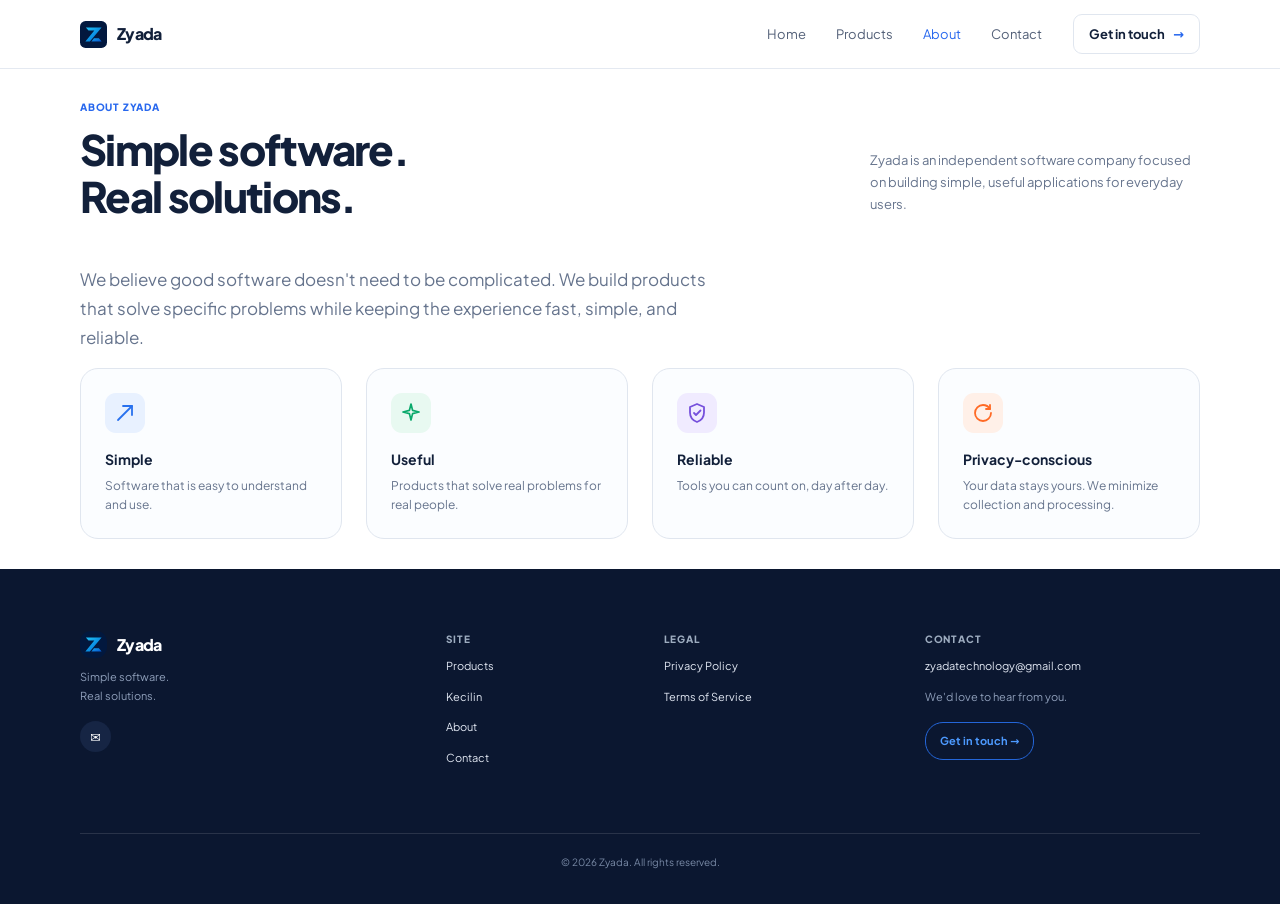
==== about.html @ bbbc2f63 "Initial Commit" ====
<!doctype html>
<html lang="en">
	<head>
		<meta charset="utf-8" />
		<meta name="viewport" content="width=device-width, initial-scale=1" />
		<meta name="theme-color" content="#2f6fed" />
		<meta name="generator" content="SvelteKit" />
		<link rel="icon" href="/favicon.svg" type="image/svg+xml" />
		<link rel="apple-touch-icon" href="/favicon.svg" />
		<link href="./_app/immutable/entry/start.b11rDi2V.js" rel="modulepreload">
		<link href="./_app/immutable/chunks/DfNotLhF.js" rel="modulepreload">
		<link href="./_app/immutable/chunks/CDNSxfFY.js" rel="modulepreload">
		<link href="./_app/immutable/entry/app.DyW2UI2x.js" rel="modulepreload">
		<link href="./_app/immutable/chunks/xihTtKlq.js" rel="modulepreload">
		<link href="./_app/immutable/nodes/0.bjjKE4bY.js" rel="modulepreload">
		<link href="./_app/immutable/chunks/Ch2CFpVa.js" rel="modulepreload">
		<link href="./_app/immutable/chunks/OliIoSRi.js" rel="modulepreload">
		<link href="./_app/immutable/nodes/3.DvHKkMok.js" rel="modulepreload">
		<link href="./_app/immutable/chunks/Bg3A8lJN.js" rel="modulepreload">
		<!--gsrl61--><meta name="description" content="Zyada is an independent software company focused on building simple, useful applications for everyday users."/> <link rel="canonical" href="https://zyada.id/about"/> <meta property="og:type" content="website"/> <meta property="og:title" content="About — Zyada"/> <meta property="og:description" content="Zyada is an independent software company focused on building simple, useful applications for everyday users."/> <meta property="og:url" content="https://zyada.id/about"/> <meta property="og:site_name" content="Zyada"/> <meta property="og:image" content="https://zyada.id/images/og-cover.svg"/> <meta name="twitter:card" content="summary_large_image"/> <meta name="twitter:title" content="About — Zyada"/> <meta name="twitter:description" content="Zyada is an independent software company focused on building simple, useful applications for everyday users."/> <meta name="twitter:image" content="https://zyada.id/images/og-cover.svg"/> <!--[-1--><!--]--><!----><title>About — Zyada</title>
		<link href="./_app/immutable/assets/0.By7A3mY5.css" rel="stylesheet">
	</head>
	<body data-sveltekit-preload-data="hover">
		<div style="display: contents"><!--[--><!--[0--><!--[--><div class="flex min-h-screen flex-col"><header class="sticky top-0 z-20 border-b border-border bg-white/[0.92] backdrop-blur-[14px]"><nav class="wrap flex h-[68px] max-sm:h-[62px] items-center gap-7"><a class="brand flex items-center gap-2.5 font-extrabold tracking-[-0.04em] hover:filter-none svelte-rfuq4y" href="/" aria-label="Zyada home"><img class="size-[27px] rounded-xs" src="/images/zyada-logo-sm.svg" alt="Zyada logo" width="27" height="27"/> <span class="brand-name">Zyada</span></a> <div class="links ml-auto hidden items-center gap-[30px] max-sm:hidden sm:flex svelte-rfuq4y"><!--[--><a href="/" class="svelte-rfuq4y">Home</a><a href="/products" class="svelte-rfuq4y">Products</a><a href="/about" class="svelte-rfuq4y active">About</a><a href="/contact" class="svelte-rfuq4y">Contact</a><!--]--></div> <a class="navbtn ml-[3px] hidden items-center justify-center gap-2 rounded-sm border border-border-strong px-[15px] py-[9px] text-[13px] font-bold hover:border-primary max-sm:hidden sm:inline-flex svelte-rfuq4y" href="/contact">Get in touch <span class="svelte-rfuq4y">→</span></a> <button class="ml-auto flex size-10 items-center justify-center rounded-sm border border-border bg-transparent text-text hover:text-primary sm:hidden" aria-label="Open menu" aria-expanded="false"><svg width="24" height="24" viewBox="0 0 24 24" fill="none" xmlns="http://www.w3.org/2000/svg" aria-hidden="true"><path d="M3 6H21M9 12H21M3 18H21" stroke="currentColor" stroke-width="2" stroke-linecap="round"></path></svg></button></nav></header> <div class="backdrop fixed inset-0 z-[90] hidden bg-overlay/40 backdrop-blur-[4px] transition-[opacity,visibility] duration-300 max-sm:block opacity-0 invisible svelte-rfuq4y" role="button" tabindex="-1" aria-label="Close menu" aria-hidden="true"></div> <aside class="mobile-menu fixed top-0 right-0 bottom-0 z-[100] hidden w-[min(330px,84vw)] flex-col overflow-y-auto bg-white/[0.72] px-6 pt-[22px] pb-7 shadow-[-18px_0_45px_rgba(10,25,55,0.18)] backdrop-blur-[24px] backdrop-saturate-[1.4] transition-[transform,visibility] duration-300 ease-out max-sm:flex invisible translate-x-[105%] svelte-rfuq4y" inert="" aria-hidden="true"><div class="flex items-center justify-between border-b border-border pb-4 mb-[10px]"><a class="brand flex items-center gap-2 font-extrabold tracking-[-0.04em] hover:filter-none svelte-rfuq4y" href="/" aria-label="Zyada home"><img class="size-[27px] rounded-xs" src="/images/zyada-logo-sm.svg" alt="Zyada logo" width="27" height="27"/> <span class="svelte-rfuq4y">Zyada</span></a> <button class="inline-flex size-10 items-center justify-center rounded-sm bg-black/5 text-text hover:bg-black/10 hover:text-primary" aria-label="Close menu"><svg width="24" height="24" viewBox="0 0 24 24" fill="none" xmlns="http://www.w3.org/2000/svg" aria-hidden="true"><path d="M6 6L18 18M18 6L6 18" stroke="currentColor" stroke-width="2" stroke-linecap="round"></path></svg></button></div> <div class="flex min-h-0 flex-1 flex-col justify-start gap-1"><!--[--><a class="flex min-h-[52px] items-center border-b border-border px-1 py-[10px] text-[17px] font-semibold svelte-rfuq4y" href="/">Home</a><a class="flex min-h-[52px] items-center border-b border-border px-1 py-[10px] text-[17px] font-semibold svelte-rfuq4y" href="/products">Products</a><a class="flex min-h-[52px] items-center border-b border-border px-1 py-[10px] text-[17px] font-semibold svelte-rfuq4y active" href="/about">About</a><a class="flex min-h-[52px] items-center border-b border-border px-1 py-[10px] text-[17px] font-semibold svelte-rfuq4y" href="/contact">Contact</a><!--]--> <a class="mt-1.5 inline-flex items-center justify-center gap-2 rounded-sm bg-primary p-3.5 font-bold text-white svelte-rfuq4y" href="/contact">Get in touch <span class="svelte-rfuq4y">→</span></a></div></aside><!----> <main id="main" class="flex-1"><!--[--><!----> <section class="section pt-[clamp(3rem,7vw,5rem)]"><div class="wrap"><div class="section-head"><div><span>ABOUT ZYADA</span> <h2>Simple software.<br/>Real solutions.</h2></div> <div class="intro"><p>Zyada is an independent software company focused on building simple, useful applications
          for everyday users.</p></div></div> <p class="mb-12 max-w-[640px] text-[17px] leading-[1.7] text-text-muted">We believe good software doesn't need to be complicated. We build products that solve specific
      problems while keeping the experience fast, simple, and reliable.</p> <div class="grid grid-cols-4 gap-6 max-[900px]:grid-cols-2 max-sm:grid-cols-1"><!--[--><div class="rounded-lg border border-border-strong bg-card p-6"><b class="mb-4 grid size-10 place-items-center rounded-[11px] font-extrabold bg-blue-bg text-blue" aria-hidden="true"><!----><svg width="24" height="24" viewBox="0 0 24 24" fill="none" aria-hidden="true"><path d="M5 19L19 5" stroke="currentColor" stroke-width="1.8" stroke-linecap="round"/><path d="M10 5H19V14" stroke="currentColor" stroke-width="1.8" stroke-linecap="round" stroke-linejoin="round"/></svg><!----></b> <span><strong class="mb-[7px] block text-sm">Simple</strong> <small class="block text-[12px] leading-[1.6] text-text-muted">Software that is easy to understand and use.</small></span></div><div class="rounded-lg border border-border-strong bg-card p-6"><b class="mb-4 grid size-10 place-items-center rounded-[11px] font-extrabold bg-green-bg text-green" aria-hidden="true"><!----><svg width="24" height="24" viewBox="0 0 24 24" fill="none" aria-hidden="true"><path d="M12 3L13.6 9.4L20 11L13.6 12.6L12 19L10.4 12.6L4 11L10.4 9.4L12 3Z" stroke="currentColor" stroke-width="1.7" stroke-linejoin="round"/></svg><!----></b> <span><strong class="mb-[7px] block text-sm">Useful</strong> <small class="block text-[12px] leading-[1.6] text-text-muted">Products that solve real problems for real people.</small></span></div><div class="rounded-lg border border-border-strong bg-card p-6"><b class="mb-4 grid size-10 place-items-center rounded-[11px] font-extrabold bg-purple-bg text-purple" aria-hidden="true"><!----><svg width="24" height="24" viewBox="0 0 24 24" fill="none" aria-hidden="true"><path d="M12 3L19 6V11.5C19 16.2 16.1 19.5 12 21C7.9 19.5 5 16.2 5 11.5V6L12 3Z" stroke="currentColor" stroke-width="1.8" stroke-linejoin="round"/><path d="M9 12L11 14L15.5 9.5" stroke="currentColor" stroke-width="1.8" stroke-linecap="round" stroke-linejoin="round"/></svg><!----></b> <span><strong class="mb-[7px] block text-sm">Reliable</strong> <small class="block text-[12px] leading-[1.6] text-text-muted">Tools you can count on, day after day.</small></span></div><div class="rounded-lg border border-border-strong bg-card p-6"><b class="mb-4 grid size-10 place-items-center rounded-[11px] font-extrabold bg-orange-bg text-orange" aria-hidden="true"><!----><svg width="24" height="24" viewBox="0 0 24 24" fill="none" aria-hidden="true"><path d="M20 12C20 16.4 16.4 20 12 20C7.6 20 4 16.4 4 12C4 7.6 7.6 4 12 4C15 4 17.6 5.7 19 8" stroke="currentColor" stroke-width="1.8" stroke-linecap="round"/><path d="M19 4V8H15" stroke="currentColor" stroke-width="1.8" stroke-linecap="round" stroke-linejoin="round"/></svg><!----></b> <span><strong class="mb-[7px] block text-sm">Privacy-conscious</strong> <small class="block text-[12px] leading-[1.6] text-text-muted">Your data stays yours. We minimize collection and processing.</small></span></div><!--]--></div></div></section><!--]--><!----></main> <footer class="bg-footer-bg pt-[62px] text-white"><div class="wrap grid grid-cols-[1.4fr_0.7fr_0.9fr_1.3fr] gap-[70px] max-sm:grid-cols-2 max-sm:gap-[42px_30px] max-sm:[&amp;>div:first-child]:col-span-2"><div><a class="footbrand mb-[10px] flex items-center gap-2.5 font-extrabold tracking-[-0.04em] svelte-jz8lnl" href="/"><img class="size-[27px] rounded-md" src="/images/zyada-logo-sm.svg" alt="Zyada logo" width="27" height="27"/> <span class="app-name">Zyada</span></a> <p class="text-[11px] leading-[1.7] text-footer-soft">Simple software.<br/>Real solutions.</p> <div class="flex gap-2"><a class="footsocial grid size-[31px] place-items-center rounded-full bg-footer-icon-bg text-[13px] svelte-jz8lnl" href="mailto:zyadatechnology@gmail.com" aria-label="Email Zyada">✉</a></div></div> <div><span class="mb-[10px] block text-[10px] font-extrabold tracking-[0.08em] text-footer-muted">SITE</span> <!--[--><a class="footsite mb-[13px] block text-[11px] svelte-jz8lnl" href="/products">Products</a><a class="footsite mb-[13px] block text-[11px] svelte-jz8lnl" href="/products/kecilin">Kecilin</a><a class="footsite mb-[13px] block text-[11px] svelte-jz8lnl" href="/about">About</a><a class="footsite mb-[13px] block text-[11px] svelte-jz8lnl" href="/contact">Contact</a><!--]--></div> <div><span class="mb-[10px] block text-[10px] font-extrabold tracking-[0.08em] text-footer-muted">LEGAL</span> <!--[--><a class="footsite mb-[13px] block text-[11px] svelte-jz8lnl" href="/privacy">Privacy Policy</a><a class="footsite mb-[13px] block text-[11px] svelte-jz8lnl" href="/terms">Terms of Service</a><!--]--></div> <div><span class="mb-[10px] block text-[10px] font-extrabold tracking-[0.08em] text-footer-muted">CONTACT</span> <a class="footsite mb-[13px] block text-[11px] svelte-jz8lnl" href="mailto:zyadatechnology@gmail.com">zyadatechnology@gmail.com</a> <p class="text-[11px] leading-[1.7] text-footer-soft">We'd love to hear from you.</p> <a class="footbtn inline-block rounded-lg border border-footer-btn px-[14px] py-[9px] text-[11px] font-bold svelte-jz8lnl" href="mailto:zyadatechnology@gmail.com">Get in touch →</a></div></div> <div class="wrap mt-[54px] mb-[34px] flex items-center justify-center border-t border-white/12 pt-5 text-[10px] text-footer-faint"><span>© 2026 Zyada. All rights reserved.</span></div></footer><!----></div><!--]--><!--]--> <!--[-1--><!--]--><!--]-->
			
			<script>
				{
					__sveltekit_192z6wh = {
						base: new URL(".", location).pathname.slice(0, -1)
					};

					const element = document.currentScript.parentElement;

					Promise.all([
						import("./_app/immutable/entry/start.b11rDi2V.js"),
						import("./_app/immutable/entry/app.DyW2UI2x.js")
					]).then(([kit, app]) => {
						kit.start(app, element, {
							node_ids: [0, 3],
							data: [null,null],
							form: null,
							error: null
						});
					});
				}
			</script>
		</div>
	</body>
</html>
---- _app/immutable/assets/0.By7A3mY5.css ----
@font-face{font-family:Plus Jakarta Sans Variable;font-style:normal;font-display:swap;font-weight:200 800;src:url([data-uri])format("woff2-variations");unicode-range:U+460-52F,U+1C80-1C8A,U+20B4,U+2DE0-2DFF,U+A640-A69F,U+FE2E-FE2F}@font-face{font-family:Plus Jakarta Sans Variable;font-style:normal;font-display:swap;font-weight:200 800;src:url(./plus-jakarta-sans-vietnamese-wght-normal.qRpaaN48.woff2)format("woff2-variations");unicode-range:U+102-103,U+110-111,U+128-129,U+168-169,U+1A0-1A1,U+1AF-1B0,U+300-301,U+303-304,U+308-309,U+323,U+329,U+1EA0-1EF9,U+20AB}@font-face{font-family:Plus Jakarta Sans Variable;font-style:normal;font-display:swap;font-weight:200 800;src:url(./plus-jakarta-sans-latin-ext-wght-normal.DmpS2jIq.woff2)format("woff2-variations");unicode-range:U+100-2BA,U+2BD-2C5,U+2C7-2CC,U+2CE-2D7,U+2DD-2FF,U+304,U+308,U+329,U+1D00-1DBF,U+1E00-1E9F,U+1EF2-1EFF,U+2020,U+20A0-20AB,U+20AD-20C0,U+2113,U+2C60-2C7F,U+A720-A7FF}@font-face{font-family:Plus Jakarta Sans Variable;font-style:normal;font-display:swap;font-weight:200 800;src:url(./plus-jakarta-sans-latin-wght-normal.eXO_dkmS.woff2)format("woff2-variations");unicode-range:U+??,U+131,U+152-153,U+2BB-2BC,U+2C6,U+2DA,U+2DC,U+304,U+308,U+329,U+2000-206F,U+20AC,U+2122,U+2191,U+2193,U+2212,U+2215,U+FEFF,U+FFFD}@layer properties{@supports (((-webkit-hyphens:none)) and (not (margin-trim:inline))) or ((-moz-orient:inline) and (not (color:rgb(from red r g b)))){*,:before,:after,::backdrop{--tw-translate-x:0;--tw-translate-y:0;--tw-translate-z:0;--tw-rotate-x:initial;--tw-rotate-y:initial;--tw-rotate-z:initial;--tw-skew-x:initial;--tw-skew-y:initial;--tw-border-style:solid;--tw-leading:initial;--tw-font-weight:initial;--tw-tracking:initial;--tw-shadow:0 0 #0000;--tw-shadow-color:initial;--tw-shadow-alpha:100%;--tw-inset-shadow:0 0 #0000;--tw-inset-shadow-color:initial;--tw-inset-shadow-alpha:100%;--tw-ring-color:initial;--tw-ring-shadow:0 0 #0000;--tw-inset-ring-color:initial;--tw-inset-ring-shadow:0 0 #0000;--tw-ring-inset:initial;--tw-ring-offset-width:0px;--tw-ring-offset-color:#fff;--tw-ring-offset-shadow:0 0 #0000;--tw-blur:initial;--tw-brightness:initial;--tw-contrast:initial;--tw-grayscale:initial;--tw-hue-rotate:initial;--tw-invert:initial;--tw-opacity:initial;--tw-saturate:initial;--tw-sepia:initial;--tw-drop-shadow:initial;--tw-drop-shadow-color:initial;--tw-drop-shadow-alpha:100%;--tw-drop-shadow-size:initial;--tw-backdrop-blur:initial;--tw-backdrop-brightness:initial;--tw-backdrop-contrast:initial;--tw-backdrop-grayscale:initial;--tw-backdrop-hue-rotate:initial;--tw-backdrop-invert:initial;--tw-backdrop-opacity:initial;--tw-backdrop-saturate:initial;--tw-backdrop-sepia:initial;--tw-duration:initial;--tw-ease:initial}}}@layer theme{:root,:host{--font-sans:"Plus Jakarta Sans Variable", "Plus Jakarta Sans", system-ui, "Segoe UI", sans-serif;--font-mono:ui-monospace, SFMono-Regular, Menlo, Monaco, Consolas, "Liberation Mono", "Courier New", monospace;--color-black:#000;--color-white:#fff;--spacing:.25rem;--text-xs:.75rem;--text-xs--line-height:calc(1 / .75);--text-sm:.875rem;--text-sm--line-height:calc(1.25 / .875);--text-base:1rem;--text-base--line-height:calc(1.5 / 1);--text-2xl:1.5rem;--text-2xl--line-height:calc(2 / 1.5);--font-weight-semibold:600;--font-weight-bold:700;--font-weight-extrabold:800;--radius-xs:.125rem;--radius-sm:9px;--radius-md:11px;--radius-lg:18px;--ease-out:cubic-bezier(0, 0, .2, 1);--default-transition-duration:.15s;--default-transition-timing-function:cubic-bezier(.4, 0, .2, 1);--default-font-family:var(--font-sans);--default-mono-font-family:var(--font-mono);--color-bg:#fff;--color-surface:#f7f9fc;--color-text:#12203a;--color-text-muted:#66748d;--color-text-soft:#536078;--color-border:#e4e9f1;--color-border-strong:#e0e6ef;--color-primary:#2868ee;--color-primary-soft:#eaf1ff;--color-accent-blue:#d6e2f7;--color-badge:#2162e5;--color-card:#fbfdff;--color-border-card:#e1e7f0;--color-border-section:#edf1f6;--color-overlay:#0f192d;--color-blue:#2871ee;--color-blue-bg:#e8f1ff;--color-green:#0aa96b;--color-green-bg:#e8f9f1;--color-purple:#7650dc;--color-purple-bg:#f0ebff;--color-orange:#ff6a25;--color-orange-bg:#fff0e8;--color-footer-bg:#0b1730;--color-footer-text:#e1e7f2;--color-footer-muted:#9dacbf;--color-footer-faint:#7889a5;--color-footer-soft:#8f9fba;--color-footer-icon-bg:#162544;--color-footer-btn:#2466d9;--color-footer-btn-text:#4d9aff;--color-play-badge-bg:#0b0d12;--color-play-badge-hover:#1b2030;--color-play-badge-text:#b9c0cf}}@layer base{*,:after,:before,::backdrop{box-sizing:border-box;border:0 solid;margin:0;padding:0}::file-selector-button{box-sizing:border-box;border:0 solid;margin:0;padding:0}html,:host{-webkit-text-size-adjust:100%;tab-size:4;line-height:1.5;font-family:var(--default-font-family,-apple-system, BlinkMacSystemFont, "Segoe UI", Roboto, "Helvetica Neue", "Noto Sans", Arial, sans-serif, "Apple Color Emoji", "Segoe UI Emoji", "Segoe UI Symbol", "Noto Color Emoji");font-feature-settings:var(--default-font-feature-settings,normal);font-variation-settings:var(--default-font-variation-settings,normal);-webkit-tap-highlight-color:transparent}hr{height:0;color:inherit;border-top-width:1px}abbr:where([title]){-webkit-text-decoration:underline dotted;text-decoration:underline dotted}h1,h2,h3,h4,h5,h6{font-size:inherit;font-weight:inherit}a{color:inherit;-webkit-text-decoration:inherit;-webkit-text-decoration:inherit;-webkit-text-decoration:inherit;-webkit-text-decoration:inherit;text-decoration:inherit}b,strong{font-weight:bolder}code,kbd,samp,pre{font-family:var(--default-mono-font-family,ui-monospace, SFMono-Regular, Menlo, Monaco, Consolas, "Liberation Mono", "Courier New", monospace);font-feature-settings:var(--default-mono-font-feature-settings,normal);font-variation-settings:var(--default-mono-font-variation-settings,normal);font-size:1em}small{font-size:80%}sub,sup{vertical-align:baseline;font-size:75%;line-height:0;position:relative}sub{bottom:-.25em}sup{top:-.5em}table{text-indent:0;border-color:inherit;border-collapse:collapse}:-moz-focusring:where(:not(iframe)){outline:auto}progress{vertical-align:baseline}summary{display:list-item}ol,ul,menu{list-style:none}img,svg,video,canvas,audio,iframe,embed,object{vertical-align:middle;display:block}img,video{max-width:100%;height:auto}button,input,select,optgroup,textarea{font:inherit;font-feature-settings:inherit;font-variation-settings:inherit;letter-spacing:inherit;color:inherit;opacity:1;background-color:#0000;border-radius:0}::file-selector-button{font:inherit;font-feature-settings:inherit;font-variation-settings:inherit;letter-spacing:inherit;color:inherit;opacity:1;background-color:#0000;border-radius:0}:where(select:is([multiple],[size])) optgroup{font-weight:bolder}:where(select:is([multiple],[size])) optgroup option{padding-inline-start:20px}::file-selector-button{margin-inline-end:4px}::placeholder{opacity:1}@supports (not ((-webkit-appearance:-apple-pay-button))) or (contain-intrinsic-size:1px){::placeholder{color:currentColor}@supports (color:color-mix(in lab, red, red)){::placeholder{color:color-mix(in oklab, currentcolor 50%, transparent)}}}textarea{resize:vertical}::-webkit-search-decoration{-webkit-appearance:none}::-webkit-date-and-time-value{min-height:1lh;text-align:inherit}::-webkit-datetime-edit{display:inline-flex}::-webkit-datetime-edit-fields-wrapper{padding:0}::-webkit-datetime-edit{padding-block:0}::-webkit-datetime-edit-year-field{padding-block:0}::-webkit-datetime-edit-month-field{padding-block:0}::-webkit-datetime-edit-day-field{padding-block:0}::-webkit-datetime-edit-hour-field{padding-block:0}::-webkit-datetime-edit-minute-field{padding-block:0}::-webkit-datetime-edit-second-field{padding-block:0}::-webkit-datetime-edit-millisecond-field{padding-block:0}::-webkit-datetime-edit-meridiem-field{padding-block:0}::-webkit-calendar-picker-indicator{line-height:1}:-moz-ui-invalid{box-shadow:none}button,input:where([type=button],[type=reset],[type=submit]){appearance:button}::file-selector-button{appearance:button}::-webkit-inner-spin-button{height:auto}::-webkit-outer-spin-button{height:auto}[hidden]:where(:not([hidden=until-found])){display:none!important}}@layer components;@layer utilities{.invisible{visibility:hidden}.visible{visibility:visible}.absolute{position:absolute}.fixed{position:fixed}.relative{position:relative}.static{position:static}.sticky{position:sticky}.inset-0{inset:0}.top-0{top:0}.right-0{right:0}.bottom-0{bottom:0}.z-20{z-index:20}.z-\[2\]{z-index:2}.z-\[90\]{z-index:90}.z-\[100\]{z-index:100}.m-0{margin:0}.mx-auto{margin-inline:auto}.my-7{margin-block:calc(var(--spacing) * 7)}.my-\[25px\]{margin-block:25px}.mt-1\.5{margin-top:calc(var(--spacing) * 1.5)}.mt-3{margin-top:calc(var(--spacing) * 3)}.mt-4{margin-top:calc(var(--spacing) * 4)}.mt-12{margin-top:calc(var(--spacing) * 12)}.mt-\[18px\]{margin-top:18px}.mt-\[54px\]{margin-top:54px}.mb-0{margin-bottom:0}.mb-1{margin-bottom:var(--spacing)}.mb-2{margin-bottom:calc(var(--spacing) * 2)}.mb-4{margin-bottom:calc(var(--spacing) * 4)}.mb-6{margin-bottom:calc(var(--spacing) * 6)}.mb-7{margin-bottom:calc(var(--spacing) * 7)}.mb-12{margin-bottom:calc(var(--spacing) * 12)}.mb-\[2px\]{margin-bottom:2px}.mb-\[7px\]{margin-bottom:7px}.mb-\[10px\]{margin-bottom:10px}.mb-\[13px\]{margin-bottom:13px}.mb-\[18px\]{margin-bottom:18px}.mb-\[34px\]{margin-bottom:34px}.ml-\[3px\]{margin-left:3px}.ml-auto{margin-left:auto}.block{display:block}.contents{display:contents}.flex{display:flex}.grid{display:grid}.hidden{display:none}.inline-block{display:inline-block}.inline-flex{display:inline-flex}.aspect-\[9\/16\]{aspect-ratio:9/16}.size-5{width:calc(var(--spacing) * 5);height:calc(var(--spacing) * 5)}.size-10{width:calc(var(--spacing) * 10);height:calc(var(--spacing) * 10)}.size-11{width:calc(var(--spacing) * 11);height:calc(var(--spacing) * 11)}.size-\[27px\]{width:27px;height:27px}.size-\[31px\]{width:31px;height:31px}.size-\[58px\]{width:58px;height:58px}.size-\[170px\]{width:170px;height:170px}.h-\[68px\]{height:68px}.h-auto{height:auto}.h-full{height:100%}.max-h-\[310px\]{max-height:310px}.min-h-0{min-height:0}.min-h-\[38px\]{min-height:38px}.min-h-\[43px\]{min-height:43px}.min-h-\[48px\]{min-height:48px}.min-h-\[52px\]{min-height:52px}.min-h-\[100px\]{min-height:100px}.min-h-\[310px\]{min-height:310px}.min-h-\[540px\]{min-height:540px}.min-h-\[620px\]{min-height:620px}.min-h-screen{min-height:100vh}.w-\[min\(220px\,35vw\)\]{width:min(220px,35vw)}.w-\[min\(330px\,84vw\)\]{width:min(330px,84vw)}.w-auto{width:auto}.w-full{width:100%}.max-w-\[40rem\]{max-width:40rem}.max-w-\[48rem\]{max-width:48rem}.max-w-\[640px\]{max-width:640px}.max-w-\[720px\]{max-width:720px}.flex-1{flex:1}.shrink-0{flex-shrink:0}.grow{flex-grow:1}.translate-x-0{--tw-translate-x:0px;translate:var(--tw-translate-x) var(--tw-translate-y)}.translate-x-\[105\%\]{--tw-translate-x:105%;translate:var(--tw-translate-x) var(--tw-translate-y)}.transform{transform:var(--tw-rotate-x,) var(--tw-rotate-y,) var(--tw-rotate-z,) var(--tw-skew-x,) var(--tw-skew-y,)}.cursor-pointer{cursor:pointer}.grid-cols-4{grid-template-columns:repeat(4,minmax(0,1fr))}.grid-cols-\[1\.4fr_0\.7fr_0\.9fr_1\.3fr\]{grid-template-columns:1.4fr .7fr .9fr 1.3fr}.grid-cols-\[1fr_0\.9fr\]{grid-template-columns:1fr .9fr}.grid-cols-\[1fr_1fr\]{grid-template-columns:1fr 1fr}.grid-cols-\[1fr_auto\]{grid-template-columns:1fr auto}.grid-cols-\[repeat\(auto-fill\,minmax\(min\(20rem\,100\%\)\,1fr\)\)\]{grid-template-columns:repeat(auto-fill,minmax(min(20rem,100%),1fr))}.grid-cols-\[repeat\(auto-fill\,minmax\(min\(22rem\,100\%\)\,1fr\)\)\]{grid-template-columns:repeat(auto-fill,minmax(min(22rem,100%),1fr))}.grid-cols-\[repeat\(auto-fit\,minmax\(150px\,1fr\)\)\]{grid-template-columns:repeat(auto-fit,minmax(150px,1fr))}.flex-col{flex-direction:column}.flex-wrap{flex-wrap:wrap}.place-items-center{place-items:center}.items-center{align-items:center}.justify-between{justify-content:space-between}.justify-center{justify-content:center}.justify-start{justify-content:flex-start}.gap-1{gap:var(--spacing)}.gap-2{gap:calc(var(--spacing) * 2)}.gap-2\.5{gap:calc(var(--spacing) * 2.5)}.gap-3{gap:calc(var(--spacing) * 3)}.gap-4{gap:calc(var(--spacing) * 4)}.gap-6{gap:calc(var(--spacing) * 6)}.gap-7{gap:calc(var(--spacing) * 7)}.gap-12{gap:calc(var(--spacing) * 12)}.gap-\[0\.6rem\]{gap:.6rem}.gap-\[11px\]{gap:11px}.gap-\[13px\]{gap:13px}.gap-\[30px\]{gap:30px}.gap-\[70px\]{gap:70px}.overflow-hidden{overflow:hidden}.overflow-y-auto{overflow-y:auto}.rounded-\[11px\]{border-radius:11px}.rounded-\[14px\]{border-radius:14px}.rounded-\[20px\]{border-radius:20px}.rounded-\[24\%\]{border-radius:24%}.rounded-\[32px\]{border-radius:32px}.rounded-full{border-radius:2147483647px}.rounded-lg{border-radius:var(--radius-lg)}.rounded-md{border-radius:var(--radius-md)}.rounded-sm{border-radius:var(--radius-sm)}.rounded-xs{border-radius:var(--radius-xs)}.border{border-style:var(--tw-border-style);border-width:1px}.border-y{border-block-style:var(--tw-border-style);border-block-width:1px}.border-t{border-top-style:var(--tw-border-style);border-top-width:1px}.border-r{border-right-style:var(--tw-border-style);border-right-width:1px}.border-b{border-bottom-style:var(--tw-border-style);border-bottom-width:1px}.border-border{border-color:var(--color-border)}.border-border-card{border-color:var(--color-border-card)}.border-border-section{border-color:var(--color-border-section)}.border-border-strong{border-color:var(--color-border-strong)}.border-footer-btn{border-color:var(--color-footer-btn)}.border-primary{border-color:var(--color-primary)}.border-transparent{border-color:#0000}.border-white\/12{border-color:#ffffff1f}@supports (color:color-mix(in lab, red, red)){.border-white\/12{border-color:color-mix(in oklab, var(--color-white) 12%, transparent)}}.bg-black\/5{background-color:#0000000d}@supports (color:color-mix(in lab, red, red)){.bg-black\/5{background-color:color-mix(in oklab, var(--color-black) 5%, transparent)}}.bg-blue-bg{background-color:var(--color-blue-bg)}.bg-card{background-color:var(--color-card)}.bg-footer-bg{background-color:var(--color-footer-bg)}.bg-footer-icon-bg{background-color:var(--color-footer-icon-bg)}.bg-green-bg{background-color:var(--color-green-bg)}.bg-orange-bg{background-color:var(--color-orange-bg)}.bg-overlay\/40{background-color:#0f192d66}@supports (color:color-mix(in lab, red, red)){.bg-overlay\/40{background-color:color-mix(in oklab, var(--color-overlay) 40%, transparent)}}.bg-play-badge-bg{background-color:var(--color-play-badge-bg)}.bg-primary{background-color:var(--color-primary)}.bg-primary-soft{background-color:var(--color-primary-soft)}.bg-purple-bg{background-color:var(--color-purple-bg)}.bg-surface{background-color:var(--color-surface)}.bg-transparent{background-color:#0000}.bg-white{background-color:var(--color-white)}.bg-white\/\[0\.72\]{background-color:#ffffffb8}@supports (color:color-mix(in lab, red, red)){.bg-white\/\[0\.72\]{background-color:color-mix(in oklab, var(--color-white) 72%, transparent)}}.bg-white\/\[0\.92\]{background-color:#ffffffeb}@supports (color:color-mix(in lab, red, red)){.bg-white\/\[0\.92\]{background-color:color-mix(in oklab, var(--color-white) 92%, transparent)}}.bg-\[linear-gradient\(180deg\,var\(--color-card\)\,\#fff\)\]{background-image:linear-gradient(180deg,var(--color-card),#fff)}.object-contain{object-fit:contain}.object-cover{object-fit:cover}.p-3\.5{padding:calc(var(--spacing) * 3.5)}.p-6{padding:calc(var(--spacing) * 6)}.p-7{padding:calc(var(--spacing) * 7)}.p-12{padding:calc(var(--spacing) * 12)}.px-1{padding-inline:var(--spacing)}.px-4{padding-inline:calc(var(--spacing) * 4)}.px-5{padding-inline:calc(var(--spacing) * 5)}.px-6{padding-inline:calc(var(--spacing) * 6)}.px-7{padding-inline:calc(var(--spacing) * 7)}.px-\[1\.15rem\]{padding-inline:1.15rem}.px-\[13px\]{padding-inline:13px}.px-\[14px\]{padding-inline:14px}.px-\[15px\]{padding-inline:15px}.px-\[26px\]{padding-inline:26px}.px-\[36px\]{padding-inline:36px}.py-\[0\.55rem\]{padding-block:.55rem}.py-\[7px\]{padding-block:7px}.py-\[9px\]{padding-block:9px}.py-\[10px\]{padding-block:10px}.py-\[46px\]{padding-block:46px}.py-\[clamp\(3\.5rem\,10vw\,6rem\)\]{padding-block:clamp(3.5rem,10vw,6rem)}.pt-3{padding-top:calc(var(--spacing) * 3)}.pt-5{padding-top:calc(var(--spacing) * 5)}.pt-6{padding-top:calc(var(--spacing) * 6)}.pt-\[22px\]{padding-top:22px}.pt-\[62px\]{padding-top:62px}.pt-\[clamp\(3rem\,7vw\,5rem\)\]{padding-top:clamp(3rem,7vw,5rem)}.pt-\[clamp\(3rem\,8vw\,5rem\)\]{padding-top:clamp(3rem,8vw,5rem)}.pb-0{padding-bottom:0}.pb-2{padding-bottom:calc(var(--spacing) * 2)}.pb-4{padding-bottom:calc(var(--spacing) * 4)}.pb-7{padding-bottom:calc(var(--spacing) * 7)}.text-center{text-align:center}.text-left{text-align:left}.text-2xl{font-size:var(--text-2xl);line-height:var(--tw-leading,var(--text-2xl--line-height))}.text-base{font-size:var(--text-base);line-height:var(--tw-leading,var(--text-base--line-height))}.text-sm{font-size:var(--text-sm);line-height:var(--tw-leading,var(--text-sm--line-height))}.text-xs{font-size:var(--text-xs);line-height:var(--tw-leading,var(--text-xs--line-height))}.text-\[0\.9rem\]{font-size:.9rem}.text-\[0\.62rem\]{font-size:.62rem}.text-\[1\.1rem\]{font-size:1.1rem}.text-\[1\.125rem\]{font-size:1.125rem}.text-\[10px\]{font-size:10px}.text-\[11px\]{font-size:11px}.text-\[12px\]{font-size:12px}.text-\[13px\]{font-size:13px}.text-\[17px\]{font-size:17px}.text-\[clamp\(1\.25rem\,4vw\,1\.75rem\)\]{font-size:clamp(1.25rem,4vw,1.75rem)}.text-\[clamp\(42px\,6vw\,72px\)\]{font-size:clamp(42px,6vw,72px)}.text-\[clamp\(48px\,6vw\,76px\)\]{font-size:clamp(48px,6vw,76px)}.leading-\[1\.1\]{--tw-leading:1.1;line-height:1.1}.leading-\[1\.2\]{--tw-leading:1.2;line-height:1.2}.leading-\[1\.5\]{--tw-leading:1.5;line-height:1.5}.leading-\[1\.6\]{--tw-leading:1.6;line-height:1.6}.leading-\[1\.7\]{--tw-leading:1.7;line-height:1.7}.leading-\[1\.8\]{--tw-leading:1.8;line-height:1.8}.leading-\[1\.65\]{--tw-leading:1.65;line-height:1.65}.leading-none{--tw-leading:1;line-height:1}.leading-none\!{--tw-leading:1!important;line-height:1!important}.font-bold{--tw-font-weight:var(--font-weight-bold);font-weight:var(--font-weight-bold)}.font-extrabold{--tw-font-weight:var(--font-weight-extrabold);font-weight:var(--font-weight-extrabold)}.font-semibold{--tw-font-weight:var(--font-weight-semibold);font-weight:var(--font-weight-semibold)}.tracking-\[-0\.02em\]{--tw-tracking:-.02em;letter-spacing:-.02em}.tracking-\[-0\.03em\]{--tw-tracking:-.03em;letter-spacing:-.03em}.tracking-\[-0\.04em\]{--tw-tracking:-.04em;letter-spacing:-.04em}.tracking-\[-0\.06em\]{--tw-tracking:-.06em;letter-spacing:-.06em}.tracking-\[-0\.075em\]\!{--tw-tracking:-.075em!important;letter-spacing:-.075em!important}.tracking-\[0\.08em\]{--tw-tracking:.08em;letter-spacing:.08em}.whitespace-nowrap{white-space:nowrap}.text-badge{color:var(--color-badge)}.text-blue{color:var(--color-blue)}.text-footer-faint{color:var(--color-footer-faint)}.text-footer-muted{color:var(--color-footer-muted)}.text-footer-soft{color:var(--color-footer-soft)}.text-green{color:var(--color-green)}.text-inherit{color:inherit}.text-orange{color:var(--color-orange)}.text-play-badge-text{color:var(--color-play-badge-text)}.text-primary{color:var(--color-primary)}.text-purple{color:var(--color-purple)}.text-text{color:var(--color-text)}.text-text-muted{color:var(--color-text-muted)}.text-white{color:var(--color-white)}.uppercase{text-transform:uppercase}.not-italic{font-style:normal}.no-underline{text-decoration-line:none}.opacity-0{opacity:0}.opacity-40{opacity:.4}.opacity-55{opacity:.55}.opacity-100{opacity:1}.shadow-\[-18px_0_45px_rgba\(10\,25\,55\,0\.18\)\]{--tw-shadow:-18px 0 45px var(--tw-shadow-color,#0a19372e);box-shadow:var(--tw-inset-shadow), var(--tw-inset-ring-shadow), var(--tw-ring-offset-shadow), var(--tw-ring-shadow), var(--tw-shadow)}.shadow-\[0_9px_20px_var\(--color-shadow-primary\)\]{--tw-shadow:0 9px 20px var(--tw-shadow-color,var(--color-shadow-primary));box-shadow:var(--tw-inset-shadow), var(--tw-inset-ring-shadow), var(--tw-ring-offset-shadow), var(--tw-ring-shadow), var(--tw-shadow)}.shadow-\[0_28px_55px_rgba\(17\,56\,117\,0\.22\)\]{--tw-shadow:0 28px 55px var(--tw-shadow-color,#11387538);box-shadow:var(--tw-inset-shadow), var(--tw-inset-ring-shadow), var(--tw-ring-offset-shadow), var(--tw-ring-shadow), var(--tw-shadow)}.shadow-card{--tw-shadow:0 18px 50px var(--tw-shadow-color,#1d365b1f);box-shadow:var(--tw-inset-shadow), var(--tw-inset-ring-shadow), var(--tw-ring-offset-shadow), var(--tw-ring-shadow), var(--tw-shadow)}.shadow-md{--tw-shadow:0 18px 50px var(--tw-shadow-color,#1d365b0f);box-shadow:var(--tw-inset-shadow), var(--tw-inset-ring-shadow), var(--tw-ring-offset-shadow), var(--tw-ring-shadow), var(--tw-shadow)}.filter{filter:var(--tw-blur,) var(--tw-brightness,) var(--tw-contrast,) var(--tw-grayscale,) var(--tw-hue-rotate,) var(--tw-invert,) var(--tw-saturate,) var(--tw-sepia,) var(--tw-drop-shadow,)}.backdrop-blur-\[4px\]{--tw-backdrop-blur:blur(4px);-webkit-backdrop-filter:var(--tw-backdrop-blur,) var(--tw-backdrop-brightness,) var(--tw-backdrop-contrast,) var(--tw-backdrop-grayscale,) var(--tw-backdrop-hue-rotate,) var(--tw-backdrop-invert,) var(--tw-backdrop-opacity,) var(--tw-backdrop-saturate,) var(--tw-backdrop-sepia,);backdrop-filter:var(--tw-backdrop-blur,) var(--tw-backdrop-brightness,) var(--tw-backdrop-contrast,) var(--tw-backdrop-grayscale,) var(--tw-backdrop-hue-rotate,) var(--tw-backdrop-invert,) var(--tw-backdrop-opacity,) var(--tw-backdrop-saturate,) var(--tw-backdrop-sepia,)}.backdrop-blur-\[14px\]{--tw-backdrop-blur:blur(14px);-webkit-backdrop-filter:var(--tw-backdrop-blur,) var(--tw-backdrop-brightness,) var(--tw-backdrop-contrast,) var(--tw-backdrop-grayscale,) var(--tw-backdrop-hue-rotate,) var(--tw-backdrop-invert,) var(--tw-backdrop-opacity,) var(--tw-backdrop-saturate,) var(--tw-backdrop-sepia,);backdrop-filter:var(--tw-backdrop-blur,) var(--tw-backdrop-brightness,) var(--tw-backdrop-contrast,) var(--tw-backdrop-grayscale,) var(--tw-backdrop-hue-rotate,) var(--tw-backdrop-invert,) var(--tw-backdrop-opacity,) var(--tw-backdrop-saturate,) var(--tw-backdrop-sepia,)}.backdrop-blur-\[24px\]{--tw-backdrop-blur:blur(24px);-webkit-backdrop-filter:var(--tw-backdrop-blur,) var(--tw-backdrop-brightness,) var(--tw-backdrop-contrast,) var(--tw-backdrop-grayscale,) var(--tw-backdrop-hue-rotate,) var(--tw-backdrop-invert,) var(--tw-backdrop-opacity,) var(--tw-backdrop-saturate,) var(--tw-backdrop-sepia,);backdrop-filter:var(--tw-backdrop-blur,) var(--tw-backdrop-brightness,) var(--tw-backdrop-contrast,) var(--tw-backdrop-grayscale,) var(--tw-backdrop-hue-rotate,) var(--tw-backdrop-invert,) var(--tw-backdrop-opacity,) var(--tw-backdrop-saturate,) var(--tw-backdrop-sepia,)}.backdrop-saturate-\[1\.4\]{--tw-backdrop-saturate:saturate(1.4);-webkit-backdrop-filter:var(--tw-backdrop-blur,) var(--tw-backdrop-brightness,) var(--tw-backdrop-contrast,) var(--tw-backdrop-grayscale,) var(--tw-backdrop-hue-rotate,) var(--tw-backdrop-invert,) var(--tw-backdrop-opacity,) var(--tw-backdrop-saturate,) var(--tw-backdrop-sepia,);backdrop-filter:var(--tw-backdrop-blur,) var(--tw-backdrop-brightness,) var(--tw-backdrop-contrast,) var(--tw-backdrop-grayscale,) var(--tw-backdrop-hue-rotate,) var(--tw-backdrop-invert,) var(--tw-backdrop-opacity,) var(--tw-backdrop-saturate,) var(--tw-backdrop-sepia,)}.transition-\[box-shadow\,border-color\,transform\]{transition-property:box-shadow,border-color,transform;transition-timing-function:var(--tw-ease,var(--default-transition-timing-function));transition-duration:var(--tw-duration,var(--default-transition-duration))}.transition-\[opacity\,visibility\]{transition-property:opacity,visibility;transition-timing-function:var(--tw-ease,var(--default-transition-timing-function));transition-duration:var(--tw-duration,var(--default-transition-duration))}.transition-\[transform\,visibility\]{transition-property:transform,visibility;transition-timing-function:var(--tw-ease,var(--default-transition-timing-function));transition-duration:var(--tw-duration,var(--default-transition-duration))}.transition-colors{transition-property:color,background-color,border-color,outline-color,text-decoration-color,fill,stroke,--tw-gradient-from,--tw-gradient-via,--tw-gradient-to;transition-timing-function:var(--tw-ease,var(--default-transition-timing-function));transition-duration:var(--tw-duration,var(--default-transition-duration))}.duration-150{--tw-duration:.15s;transition-duration:.15s}.duration-300{--tw-duration:.3s;transition-duration:.3s}.ease-out{--tw-ease:var(--ease-out);transition-timing-function:var(--ease-out)}.first\:pl-0:first-child{padding-left:0}.last\:border-r-0:last-child{border-right-style:var(--tw-border-style);border-right-width:0}.last\:pr-0:last-child{padding-right:0}@media (hover:hover){.hover\:border-border-strong:hover{border-color:var(--color-border-strong)}.hover\:border-primary:hover{border-color:var(--color-primary)}.hover\:bg-black\/10:hover{background-color:#0000001a}@supports (color:color-mix(in lab, red, red)){.hover\:bg-black\/10:hover{background-color:color-mix(in oklab, var(--color-black) 10%, transparent)}}.hover\:bg-play-badge-hover:hover{background-color:var(--color-play-badge-hover)}.hover\:text-primary:hover{color:var(--color-primary)}.hover\:no-underline:hover{text-decoration-line:none}.hover\:shadow-\[0_12px_26px_var\(--color-shadow-primary\)\]:hover{--tw-shadow:0 12px 26px var(--tw-shadow-color,var(--color-shadow-primary));box-shadow:var(--tw-inset-shadow), var(--tw-inset-ring-shadow), var(--tw-ring-offset-shadow), var(--tw-ring-shadow), var(--tw-shadow)}.hover\:filter-none:hover{filter:none}}.active\:translate-y-px:active{--tw-translate-y:1px;translate:var(--tw-translate-x) var(--tw-translate-y)}@media not all and (width>=900px){.max-\[900px\]\:order-1{order:1}.max-\[900px\]\:order-2{order:2}.max-\[900px\]\:mx-auto{margin-inline:auto}.max-\[900px\]\:mt-\[35px\]{margin-top:35px}.max-\[900px\]\:min-h-\[330px\]{min-height:330px}.max-\[900px\]\:grid-cols-1{grid-template-columns:repeat(1,minmax(0,1fr))}.max-\[900px\]\:grid-cols-2{grid-template-columns:repeat(2,minmax(0,1fr))}.max-\[900px\]\:flex-wrap{flex-wrap:wrap}.max-\[900px\]\:justify-center{justify-content:center}.max-\[900px\]\:gap-y-7{row-gap:calc(var(--spacing) * 7)}.max-\[900px\]\:pt-0{padding-top:0}.max-\[900px\]\:text-center{text-align:center}}@media not all and (width>=720px){.max-\[720px\]\:grid-cols-1{grid-template-columns:repeat(1,minmax(0,1fr))}.max-\[720px\]\:justify-center{justify-content:center}.max-\[720px\]\:justify-items-center{justify-items:center}.max-\[720px\]\:text-center{text-align:center}}@media not all and (width>=40rem){.max-sm\:mx-auto{margin-inline:auto}.max-sm\:block{display:block}.max-sm\:flex{display:flex}.max-sm\:hidden{display:none}.max-sm\:size-\[135px\]{width:135px;height:135px}.max-sm\:h-\[62px\]{height:62px}.max-sm\:max-h-\[265px\]{max-height:265px}.max-sm\:min-h-0{min-height:0}.max-sm\:min-h-\[270px\]{min-height:270px}.max-sm\:w-\[min\(100\%\,280px\)\]{width:min(100%,280px)}.max-sm\:w-max{width:max-content}.max-sm\:grid-cols-1{grid-template-columns:repeat(1,minmax(0,1fr))}.max-sm\:grid-cols-2{grid-template-columns:repeat(2,minmax(0,1fr))}.max-sm\:flex-col{flex-direction:column}.max-sm\:items-start{align-items:flex-start}.max-sm\:gap-\[17px\]{gap:17px}.max-sm\:gap-\[42px_30px\]{gap:42px 30px}.max-sm\:border-r-0{border-right-style:var(--tw-border-style);border-right-width:0}.max-sm\:border-b{border-bottom-style:var(--tw-border-style);border-bottom-width:1px}.max-sm\:p-8{padding:calc(var(--spacing) * 8)}.max-sm\:px-0{padding-inline:0}.max-sm\:px-6{padding-inline:calc(var(--spacing) * 6)}.max-sm\:px-\[25px\]{padding-inline:25px}.max-sm\:py-\[32px\]{padding-block:32px}.max-sm\:pb-\[22px\]{padding-bottom:22px}.max-sm\:text-\[15px\]{font-size:15px}.max-sm\:last\:border-b-0:last-child{border-bottom-style:var(--tw-border-style);border-bottom-width:0}}@media (width>=40rem){.sm\:flex{display:flex}.sm\:hidden{display:none}.sm\:inline-flex{display:inline-flex}}@media not all and (width>=900px){.max-\[900px\]\:\[\&\:nth-child\(2\)\]\:border-r-0:nth-child(2){border-right-style:var(--tw-border-style);border-right-width:0}}@media not all and (width>=40rem){.max-sm\:\[\&\>div\:first-child\]\:col-span-2>div:first-child{grid-column:span 2/span 2}}}:root{--color-gradient-primary:linear-gradient(135deg, #3677f4, #2462e6);--color-shadow-primary:#2868ee2e;--font-display:var(--font-sans);--container-max:1120px;--container-pad:max(24px, calc((100vw - 1120px) / 2));--wrap-width:min(1120px, calc(100% - 48px))}html{scroll-behavior:smooth}body{font-family:var(--font-sans);color:var(--color-text);background:var(--color-bg);-webkit-font-smoothing:antialiased;text-rendering:optimizelegibility;margin:0;font-size:16px;line-height:1.6}h1,h2,h3,h4{font-family:var(--font-display);letter-spacing:-.03em;margin:0 0 .75rem;line-height:1.12}h1{letter-spacing:-.055em;font-weight:800}h2{letter-spacing:-.04em;font-weight:800}h3{letter-spacing:-.02em;font-weight:700}p{margin:0 0 1rem}a{text-decoration:none}a:hover{filter:brightness(.98);text-decoration:none}ul,ol{margin:0 0 1rem;padding-left:1.25rem}li{margin-bottom:.4rem}img,svg{max-width:100%;height:auto;display:block}:focus-visible{outline:3px solid var(--color-primary);outline-offset:2px;border-radius:4px}.sr-only{clip:rect(0, 0, 0, 0);white-space:nowrap;border:0;width:1px;height:1px;margin:-1px;padding:0;position:absolute;overflow:hidden}.container{max-width:var(--container-max);padding-inline:var(--container-pad);margin-inline:auto}.wrap{width:min(1120px,100% - 48px);margin-inline:auto}@supports not (width:min(1120px, calc(100% - 48px))){.container{max-width:1120px;padding-inline:24px}}.section{padding:30px 0}.section-alt{background:var(--color-surface);border-top:1px solid var(--color-border)}.muted{color:var(--color-text-muted)}.section-head{justify-content:space-between;align-items:end;gap:50px;margin-bottom:34px;display:flex}.section-head label,.section-head span{color:var(--color-primary);letter-spacing:.08em;margin-bottom:10px;font-size:10px;font-weight:800;display:block}.section-head h2{font-size:clamp(32px,4vw,42px)}.section-head .intro{width:330px;color:var(--color-text-muted);font-size:13px;line-height:1.7}.section-head .intro p{margin:0 0 16px}.section-head .intro a{color:var(--color-primary);font-weight:700}@media (width<=640px){.section{padding:65px 0}.section-head{display:block}.section-head .intro{width:auto;margin-top:20px}}.legal-body{max-width:46rem}.legal-body h2{margin-top:2rem;font-size:1.3rem}.legal-body h3{color:var(--color-text);margin-top:1.5rem;font-size:1.05rem}.legal-body p{color:var(--color-text-muted);line-height:1.8}.legal-body a{color:var(--color-primary);text-underline-offset:3px;text-decoration:underline}.page-head{padding-block:clamp(3rem,7vw,5rem)}.page-head .lead{color:var(--color-text);font-size:clamp(1.125rem,2.5vw,1.375rem);font-weight:500}@property --tw-translate-x{syntax:"*";inherits:false;initial-value:0}@property --tw-translate-y{syntax:"*";inherits:false;initial-value:0}@property --tw-translate-z{syntax:"*";inherits:false;initial-value:0}@property --tw-rotate-x{syntax:"*";inherits:false}@property --tw-rotate-y{syntax:"*";inherits:false}@property --tw-rotate-z{syntax:"*";inherits:false}@property --tw-skew-x{syntax:"*";inherits:false}@property --tw-skew-y{syntax:"*";inherits:false}@property --tw-border-style{syntax:"*";inherits:false;initial-value:solid}@property --tw-leading{syntax:"*";inherits:false}@property --tw-font-weight{syntax:"*";inherits:false}@property --tw-tracking{syntax:"*";inherits:false}@property --tw-shadow{syntax:"*";inherits:false;initial-value:0 0 #0000}@property --tw-shadow-color{syntax:"*";inherits:false}@property --tw-shadow-alpha{syntax:"<percentage>";inherits:false;initial-value:100%}@property --tw-inset-shadow{syntax:"*";inherits:false;initial-value:0 0 #0000}@property --tw-inset-shadow-color{syntax:"*";inherits:false}@property --tw-inset-shadow-alpha{syntax:"<percentage>";inherits:false;initial-value:100%}@property --tw-ring-color{syntax:"*";inherits:false}@property --tw-ring-shadow{syntax:"*";inherits:false;initial-value:0 0 #0000}@property --tw-inset-ring-color{syntax:"*";inherits:false}@property --tw-inset-ring-shadow{syntax:"*";inherits:false;initial-value:0 0 #0000}@property --tw-ring-inset{syntax:"*";inherits:false}@property --tw-ring-offset-width{syntax:"<length>";inherits:false;initial-value:0}@property --tw-ring-offset-color{syntax:"*";inherits:false;initial-value:#fff}@property --tw-ring-offset-shadow{syntax:"*";inherits:false;initial-value:0 0 #0000}@property --tw-blur{syntax:"*";inherits:false}@property --tw-brightness{syntax:"*";inherits:false}@property --tw-contrast{syntax:"*";inherits:false}@property --tw-grayscale{syntax:"*";inherits:false}@property --tw-hue-rotate{syntax:"*";inherits:false}@property --tw-invert{syntax:"*";inherits:false}@property --tw-opacity{syntax:"*";inherits:false}@property --tw-saturate{syntax:"*";inherits:false}@property --tw-sepia{syntax:"*";inherits:false}@property --tw-drop-shadow{syntax:"*";inherits:false}@property --tw-drop-shadow-color{syntax:"*";inherits:false}@property --tw-drop-shadow-alpha{syntax:"<percentage>";inherits:false;initial-value:100%}@property --tw-drop-shadow-size{syntax:"*";inherits:false}@property --tw-backdrop-blur{syntax:"*";inherits:false}@property --tw-backdrop-brightness{syntax:"*";inherits:false}@property --tw-backdrop-contrast{syntax:"*";inherits:false}@property --tw-backdrop-grayscale{syntax:"*";inherits:false}@property --tw-backdrop-hue-rotate{syntax:"*";inherits:false}@property --tw-backdrop-invert{syntax:"*";inherits:false}@property --tw-backdrop-opacity{syntax:"*";inherits:false}@property --tw-backdrop-saturate{syntax:"*";inherits:false}@property --tw-backdrop-sepia{syntax:"*";inherits:false}@property --tw-duration{syntax:"*";inherits:false}@property --tw-ease{syntax:"*";inherits:false}.brand.svelte-rfuq4y{color:var(--color-text)}.brand.svelte-rfuq4y:hover{filter:none}.links.svelte-rfuq4y a:where(.svelte-rfuq4y){color:var(--color-text-soft);font-size:13px}.links.svelte-rfuq4y a:where(.svelte-rfuq4y):hover,.links.svelte-rfuq4y a.active:where(.svelte-rfuq4y){color:var(--color-primary)}.mobile-menu-links.svelte-rfuq4y a:where(.svelte-rfuq4y){color:var(--color-text)}.mobile-menu-links.svelte-rfuq4y a:where(.svelte-rfuq4y):hover,.mobile-menu-links.svelte-rfuq4y a.active:where(.svelte-rfuq4y){color:var(--color-primary)}.navbtn.svelte-rfuq4y{color:var(--color-text)}.navbtn.svelte-rfuq4y span:where(.svelte-rfuq4y){color:var(--color-primary)}.footbrand.svelte-jz8lnl{color:#fff}.footbrand.svelte-jz8lnl:hover{filter:none}.footsite.svelte-jz8lnl{color:var(--color-footer-text)}.footsocial.svelte-jz8lnl{color:#fff}.footbtn.svelte-jz8lnl{color:var(--color-footer-btn-text)}
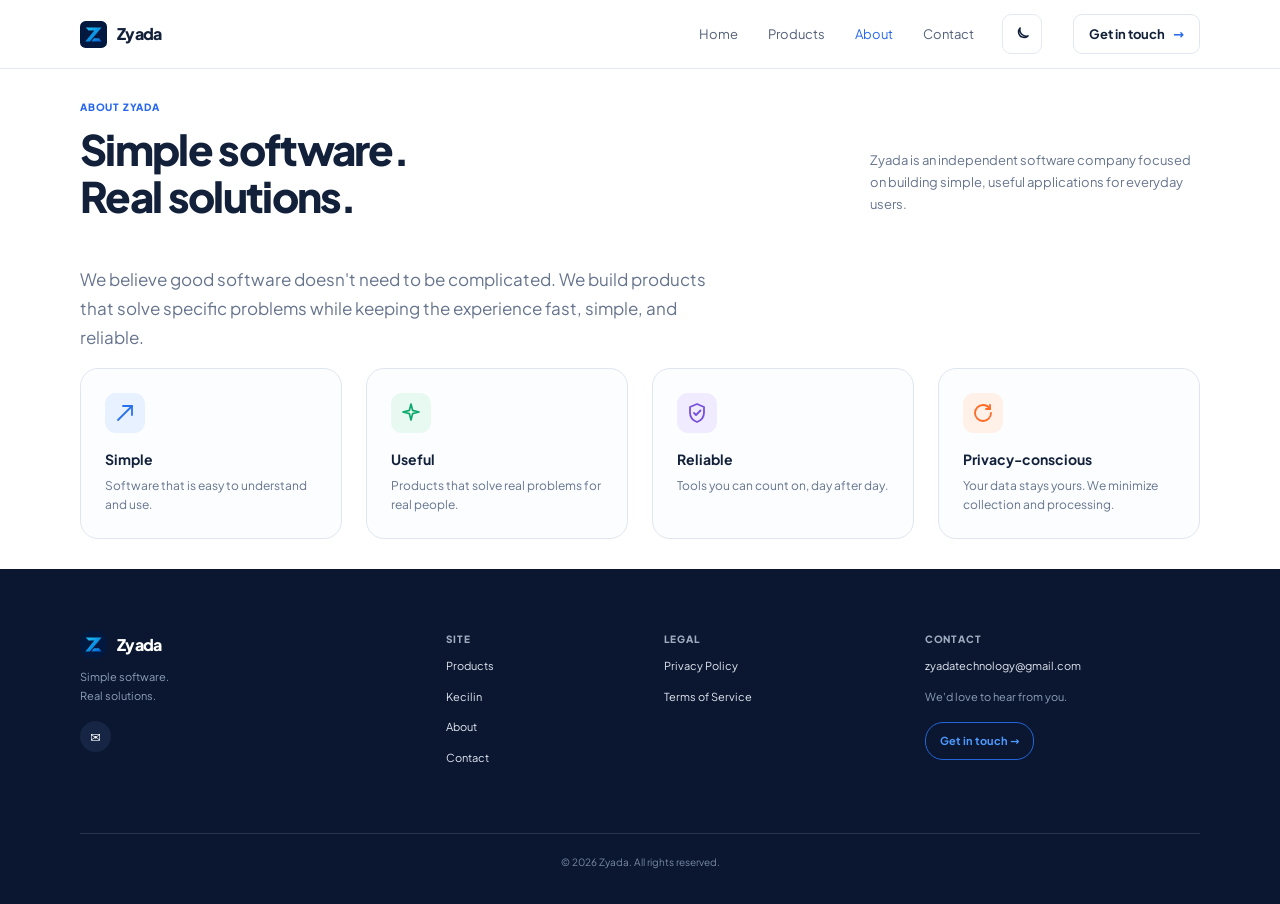
==== commit 6641013c: "Update website" ====
--- a/about.html
+++ b/about.html
@@ -5,37 +5,50 @@
 		<meta name="viewport" content="width=device-width, initial-scale=1" />
 		<meta name="theme-color" content="#2f6fed" />
 		<meta name="generator" content="SvelteKit" />
+		<script>
+			(function () {
+				try {
+					var stored = localStorage.getItem('zyada-theme');
+					var dark = stored ? stored === 'dark' : window.matchMedia('(prefers-color-scheme: dark)').matches;
+					var meta = document.querySelector('meta[name="theme-color"]');
+					if (dark) {
+						document.documentElement.classList.add('dark');
+						if (meta) meta.setAttribute('content', '#0a101d');
+					}
+				} catch (e) {}
+			})();
+		</script>
 		<link rel="icon" href="/favicon.svg" type="image/svg+xml" />
 		<link rel="apple-touch-icon" href="/favicon.svg" />
-		<link href="./_app/immutable/entry/start.b11rDi2V.js" rel="modulepreload">
-		<link href="./_app/immutable/chunks/DfNotLhF.js" rel="modulepreload">
-		<link href="./_app/immutable/chunks/CDNSxfFY.js" rel="modulepreload">
-		<link href="./_app/immutable/entry/app.DyW2UI2x.js" rel="modulepreload">
+		<link href="./_app/immutable/entry/start.DXdCenL-.js" rel="modulepreload">
+		<link href="./_app/immutable/chunks/Cgw4S2gm.js" rel="modulepreload">
+		<link href="./_app/immutable/chunks/IZYiDmDV.js" rel="modulepreload">
+		<link href="./_app/immutable/entry/app.Dip_GbK9.js" rel="modulepreload">
 		<link href="./_app/immutable/chunks/xihTtKlq.js" rel="modulepreload">
-		<link href="./_app/immutable/nodes/0.bjjKE4bY.js" rel="modulepreload">
-		<link href="./_app/immutable/chunks/Ch2CFpVa.js" rel="modulepreload">
+		<link href="./_app/immutable/nodes/0.ChnDx_NO.js" rel="modulepreload">
+		<link href="./_app/immutable/chunks/nIWk4FEZ.js" rel="modulepreload">
 		<link href="./_app/immutable/chunks/OliIoSRi.js" rel="modulepreload">
-		<link href="./_app/immutable/nodes/3.DvHKkMok.js" rel="modulepreload">
-		<link href="./_app/immutable/chunks/Bg3A8lJN.js" rel="modulepreload">
+		<link href="./_app/immutable/nodes/3.DGcKp4bp.js" rel="modulepreload">
+		<link href="./_app/immutable/chunks/4GoXXi2x.js" rel="modulepreload">
 		<!--gsrl61--><meta name="description" content="Zyada is an independent software company focused on building simple, useful applications for everyday users."/> <link rel="canonical" href="https://zyada.id/about"/> <meta property="og:type" content="website"/> <meta property="og:title" content="About — Zyada"/> <meta property="og:description" content="Zyada is an independent software company focused on building simple, useful applications for everyday users."/> <meta property="og:url" content="https://zyada.id/about"/> <meta property="og:site_name" content="Zyada"/> <meta property="og:image" content="https://zyada.id/images/og-cover.svg"/> <meta name="twitter:card" content="summary_large_image"/> <meta name="twitter:title" content="About — Zyada"/> <meta name="twitter:description" content="Zyada is an independent software company focused on building simple, useful applications for everyday users."/> <meta name="twitter:image" content="https://zyada.id/images/og-cover.svg"/> <!--[-1--><!--]--><!----><title>About — Zyada</title>
-		<link href="./_app/immutable/assets/0.By7A3mY5.css" rel="stylesheet">
+		<link href="./_app/immutable/assets/0.Bhc6gKkw.css" rel="stylesheet">
 	</head>
 	<body data-sveltekit-preload-data="hover">
-		<div style="display: contents"><!--[--><!--[0--><!--[--><div class="flex min-h-screen flex-col"><header class="sticky top-0 z-20 border-b border-border bg-white/[0.92] backdrop-blur-[14px]"><nav class="wrap flex h-[68px] max-sm:h-[62px] items-center gap-7"><a class="brand flex items-center gap-2.5 font-extrabold tracking-[-0.04em] hover:filter-none svelte-rfuq4y" href="/" aria-label="Zyada home"><img class="size-[27px] rounded-xs" src="/images/zyada-logo-sm.svg" alt="Zyada logo" width="27" height="27"/> <span class="brand-name">Zyada</span></a> <div class="links ml-auto hidden items-center gap-[30px] max-sm:hidden sm:flex svelte-rfuq4y"><!--[--><a href="/" class="svelte-rfuq4y">Home</a><a href="/products" class="svelte-rfuq4y">Products</a><a href="/about" class="svelte-rfuq4y active">About</a><a href="/contact" class="svelte-rfuq4y">Contact</a><!--]--></div> <a class="navbtn ml-[3px] hidden items-center justify-center gap-2 rounded-sm border border-border-strong px-[15px] py-[9px] text-[13px] font-bold hover:border-primary max-sm:hidden sm:inline-flex svelte-rfuq4y" href="/contact">Get in touch <span class="svelte-rfuq4y">→</span></a> <button class="ml-auto flex size-10 items-center justify-center rounded-sm border border-border bg-transparent text-text hover:text-primary sm:hidden" aria-label="Open menu" aria-expanded="false"><svg width="24" height="24" viewBox="0 0 24 24" fill="none" xmlns="http://www.w3.org/2000/svg" aria-hidden="true"><path d="M3 6H21M9 12H21M3 18H21" stroke="currentColor" stroke-width="2" stroke-linecap="round"></path></svg></button></nav></header> <div class="backdrop fixed inset-0 z-[90] hidden bg-overlay/40 backdrop-blur-[4px] transition-[opacity,visibility] duration-300 max-sm:block opacity-0 invisible svelte-rfuq4y" role="button" tabindex="-1" aria-label="Close menu" aria-hidden="true"></div> <aside class="mobile-menu fixed top-0 right-0 bottom-0 z-[100] hidden w-[min(330px,84vw)] flex-col overflow-y-auto bg-white/[0.72] px-6 pt-[22px] pb-7 shadow-[-18px_0_45px_rgba(10,25,55,0.18)] backdrop-blur-[24px] backdrop-saturate-[1.4] transition-[transform,visibility] duration-300 ease-out max-sm:flex invisible translate-x-[105%] svelte-rfuq4y" inert="" aria-hidden="true"><div class="flex items-center justify-between border-b border-border pb-4 mb-[10px]"><a class="brand flex items-center gap-2 font-extrabold tracking-[-0.04em] hover:filter-none svelte-rfuq4y" href="/" aria-label="Zyada home"><img class="size-[27px] rounded-xs" src="/images/zyada-logo-sm.svg" alt="Zyada logo" width="27" height="27"/> <span class="svelte-rfuq4y">Zyada</span></a> <button class="inline-flex size-10 items-center justify-center rounded-sm bg-black/5 text-text hover:bg-black/10 hover:text-primary" aria-label="Close menu"><svg width="24" height="24" viewBox="0 0 24 24" fill="none" xmlns="http://www.w3.org/2000/svg" aria-hidden="true"><path d="M6 6L18 18M18 6L6 18" stroke="currentColor" stroke-width="2" stroke-linecap="round"></path></svg></button></div> <div class="flex min-h-0 flex-1 flex-col justify-start gap-1"><!--[--><a class="flex min-h-[52px] items-center border-b border-border px-1 py-[10px] text-[17px] font-semibold svelte-rfuq4y" href="/">Home</a><a class="flex min-h-[52px] items-center border-b border-border px-1 py-[10px] text-[17px] font-semibold svelte-rfuq4y" href="/products">Products</a><a class="flex min-h-[52px] items-center border-b border-border px-1 py-[10px] text-[17px] font-semibold svelte-rfuq4y active" href="/about">About</a><a class="flex min-h-[52px] items-center border-b border-border px-1 py-[10px] text-[17px] font-semibold svelte-rfuq4y" href="/contact">Contact</a><!--]--> <a class="mt-1.5 inline-flex items-center justify-center gap-2 rounded-sm bg-primary p-3.5 font-bold text-white svelte-rfuq4y" href="/contact">Get in touch <span class="svelte-rfuq4y">→</span></a></div></aside><!----> <main id="main" class="flex-1"><!--[--><!----> <section class="section pt-[clamp(3rem,7vw,5rem)]"><div class="wrap"><div class="section-head"><div><span>ABOUT ZYADA</span> <h2>Simple software.<br/>Real solutions.</h2></div> <div class="intro"><p>Zyada is an independent software company focused on building simple, useful applications
-          for everyday users.</p></div></div> <p class="mb-12 max-w-[640px] text-[17px] leading-[1.7] text-text-muted">We believe good software doesn't need to be complicated. We build products that solve specific
-      problems while keeping the experience fast, simple, and reliable.</p> <div class="grid grid-cols-4 gap-6 max-[900px]:grid-cols-2 max-sm:grid-cols-1"><!--[--><div class="rounded-lg border border-border-strong bg-card p-6"><b class="mb-4 grid size-10 place-items-center rounded-[11px] font-extrabold bg-blue-bg text-blue" aria-hidden="true"><!----><svg width="24" height="24" viewBox="0 0 24 24" fill="none" aria-hidden="true"><path d="M5 19L19 5" stroke="currentColor" stroke-width="1.8" stroke-linecap="round"/><path d="M10 5H19V14" stroke="currentColor" stroke-width="1.8" stroke-linecap="round" stroke-linejoin="round"/></svg><!----></b> <span><strong class="mb-[7px] block text-sm">Simple</strong> <small class="block text-[12px] leading-[1.6] text-text-muted">Software that is easy to understand and use.</small></span></div><div class="rounded-lg border border-border-strong bg-card p-6"><b class="mb-4 grid size-10 place-items-center rounded-[11px] font-extrabold bg-green-bg text-green" aria-hidden="true"><!----><svg width="24" height="24" viewBox="0 0 24 24" fill="none" aria-hidden="true"><path d="M12 3L13.6 9.4L20 11L13.6 12.6L12 19L10.4 12.6L4 11L10.4 9.4L12 3Z" stroke="currentColor" stroke-width="1.7" stroke-linejoin="round"/></svg><!----></b> <span><strong class="mb-[7px] block text-sm">Useful</strong> <small class="block text-[12px] leading-[1.6] text-text-muted">Products that solve real problems for real people.</small></span></div><div class="rounded-lg border border-border-strong bg-card p-6"><b class="mb-4 grid size-10 place-items-center rounded-[11px] font-extrabold bg-purple-bg text-purple" aria-hidden="true"><!----><svg width="24" height="24" viewBox="0 0 24 24" fill="none" aria-hidden="true"><path d="M12 3L19 6V11.5C19 16.2 16.1 19.5 12 21C7.9 19.5 5 16.2 5 11.5V6L12 3Z" stroke="currentColor" stroke-width="1.8" stroke-linejoin="round"/><path d="M9 12L11 14L15.5 9.5" stroke="currentColor" stroke-width="1.8" stroke-linecap="round" stroke-linejoin="round"/></svg><!----></b> <span><strong class="mb-[7px] block text-sm">Reliable</strong> <small class="block text-[12px] leading-[1.6] text-text-muted">Tools you can count on, day after day.</small></span></div><div class="rounded-lg border border-border-strong bg-card p-6"><b class="mb-4 grid size-10 place-items-center rounded-[11px] font-extrabold bg-orange-bg text-orange" aria-hidden="true"><!----><svg width="24" height="24" viewBox="0 0 24 24" fill="none" aria-hidden="true"><path d="M20 12C20 16.4 16.4 20 12 20C7.6 20 4 16.4 4 12C4 7.6 7.6 4 12 4C15 4 17.6 5.7 19 8" stroke="currentColor" stroke-width="1.8" stroke-linecap="round"/><path d="M19 4V8H15" stroke="currentColor" stroke-width="1.8" stroke-linecap="round" stroke-linejoin="round"/></svg><!----></b> <span><strong class="mb-[7px] block text-sm">Privacy-conscious</strong> <small class="block text-[12px] leading-[1.6] text-text-muted">Your data stays yours. We minimize collection and processing.</small></span></div><!--]--></div></div></section><!--]--><!----></main> <footer class="bg-footer-bg pt-[62px] text-white"><div class="wrap grid grid-cols-[1.4fr_0.7fr_0.9fr_1.3fr] gap-[70px] max-sm:grid-cols-2 max-sm:gap-[42px_30px] max-sm:[&amp;>div:first-child]:col-span-2"><div><a class="footbrand mb-[10px] flex items-center gap-2.5 font-extrabold tracking-[-0.04em] svelte-jz8lnl" href="/"><img class="size-[27px] rounded-md" src="/images/zyada-logo-sm.svg" alt="Zyada logo" width="27" height="27"/> <span class="app-name">Zyada</span></a> <p class="text-[11px] leading-[1.7] text-footer-soft">Simple software.<br/>Real solutions.</p> <div class="flex gap-2"><a class="footsocial grid size-[31px] place-items-center rounded-full bg-footer-icon-bg text-[13px] svelte-jz8lnl" href="mailto:zyadatechnology@gmail.com" aria-label="Email Zyada">✉</a></div></div> <div><span class="mb-[10px] block text-[10px] font-extrabold tracking-[0.08em] text-footer-muted">SITE</span> <!--[--><a class="footsite mb-[13px] block text-[11px] svelte-jz8lnl" href="/products">Products</a><a class="footsite mb-[13px] block text-[11px] svelte-jz8lnl" href="/products/kecilin">Kecilin</a><a class="footsite mb-[13px] block text-[11px] svelte-jz8lnl" href="/about">About</a><a class="footsite mb-[13px] block text-[11px] svelte-jz8lnl" href="/contact">Contact</a><!--]--></div> <div><span class="mb-[10px] block text-[10px] font-extrabold tracking-[0.08em] text-footer-muted">LEGAL</span> <!--[--><a class="footsite mb-[13px] block text-[11px] svelte-jz8lnl" href="/privacy">Privacy Policy</a><a class="footsite mb-[13px] block text-[11px] svelte-jz8lnl" href="/terms">Terms of Service</a><!--]--></div> <div><span class="mb-[10px] block text-[10px] font-extrabold tracking-[0.08em] text-footer-muted">CONTACT</span> <a class="footsite mb-[13px] block text-[11px] svelte-jz8lnl" href="mailto:zyadatechnology@gmail.com">zyadatechnology@gmail.com</a> <p class="text-[11px] leading-[1.7] text-footer-soft">We'd love to hear from you.</p> <a class="footbtn inline-block rounded-lg border border-footer-btn px-[14px] py-[9px] text-[11px] font-bold svelte-jz8lnl" href="mailto:zyadatechnology@gmail.com">Get in touch →</a></div></div> <div class="wrap mt-[54px] mb-[34px] flex items-center justify-center border-t border-white/12 pt-5 text-[10px] text-footer-faint"><span>© 2026 Zyada. All rights reserved.</span></div></footer><!----></div><!--]--><!--]--> <!--[-1--><!--]--><!--]-->
+		<div style="display: contents"><!--[--><!--[0--><!--[--><div class="flex min-h-screen flex-col"><header class="sticky top-0 z-20 border-b border-border bg-white/[0.92] backdrop-blur-[14px] dark:bg-card/85"><nav class="wrap flex h-[68px] max-sm:h-[62px] items-center gap-7"><a class="brand flex items-center gap-2.5 font-extrabold tracking-brand text-text hover:filter-none" href="/" aria-label="Zyada home"><img class="size-[27px] rounded-xs" src="/images/zyada-logo-sm.svg" alt="Zyada logo" width="27" height="27"/> <span class="brand-name">Zyada</span></a> <div class="links ml-auto hidden items-center gap-7.5 max-sm:hidden sm:flex"><!--[--><a href="/" class="text-small hover:text-primary text-text-soft">Home</a><a href="/products" class="text-small hover:text-primary text-text-soft">Products</a><a href="/about" class="text-small hover:text-primary text-primary">About</a><a href="/contact" class="text-small hover:text-primary text-text-soft">Contact</a><!--]--></div> <button class="hidden size-10 items-center justify-center rounded-sm border border-border text-text hover:border-primary hover:text-primary max-sm:hidden sm:inline-flex" aria-label="Switch to dark mode" title="Switch to dark mode"><!--[-1--><svg width="18" height="18" viewBox="0 0 24 24" fill="none" xmlns="http://www.w3.org/2000/svg" aria-hidden="true"><path d="M20 14.5A8.5 8.5 0 0 1 9.5 4a7 7 0 1 0 10.5 10.5Z" stroke="currentColor" stroke-width="2" stroke-linecap="round" stroke-linejoin="round"></path></svg><!--]--></button> <a class="navbtn ml-0.75 hidden items-center justify-center gap-2 rounded-sm border border-border-strong px-3.75 py-2.25 text-small font-bold text-text hover:border-primary max-sm:hidden sm:inline-flex" href="/contact">Get in touch <span class="text-primary">→</span></a> <button class="ml-auto flex size-10 items-center justify-center rounded-sm border border-border bg-transparent text-text hover:text-primary sm:hidden" aria-label="Open menu" aria-expanded="false"><svg width="24" height="24" viewBox="0 0 24 24" fill="none" xmlns="http://www.w3.org/2000/svg" aria-hidden="true"><path d="M3 6H21M9 12H21M3 18H21" stroke="currentColor" stroke-width="2" stroke-linecap="round"></path></svg></button></nav></header> <div class="backdrop fixed inset-0 z-90 hidden bg-overlay/40 backdrop-blur-xs transition-[opacity,visibility] duration-300 max-sm:block opacity-0 invisible" role="button" tabindex="-1" aria-label="Close menu" aria-hidden="true"></div> <aside class="mobile-menu fixed top-0 right-0 bottom-0 z-100 hidden w-[min(330px,84vw)] flex-col overflow-y-auto bg-white/[0.72] px-6 pt-5.5 pb-7 shadow-[-18px_0_45px_rgba(10,25,55,0.18)] backdrop-blur-xl backdrop-saturate-[1.4] transition-[transform,visibility] duration-300 ease-out dark:bg-card/80 max-sm:flex invisible translate-x-[105%]" inert="" aria-hidden="true"><div class="flex items-center justify-between border-b border-border pb-4 mb-2.5"><a class="brand flex items-center gap-2 font-extrabold tracking-brand hover:filter-none" href="/" aria-label="Zyada home"><img class="size-[27px] rounded-xs" src="/images/zyada-logo-sm.svg" alt="Zyada logo" width="27" height="27"/> <span>Zyada</span></a> <div class="flex items-center gap-2"><button class="inline-flex size-10 items-center justify-center rounded-sm bg-black/5 text-text hover:bg-black/10 hover:text-primary dark:bg-white/10 dark:hover:bg-white/15" aria-label="Switch to dark mode"><!--[-1--><svg width="18" height="18" viewBox="0 0 24 24" fill="none" xmlns="http://www.w3.org/2000/svg" aria-hidden="true"><path d="M20 14.5A8.5 8.5 0 0 1 9.5 4a7 7 0 1 0 10.5 10.5Z" stroke="currentColor" stroke-width="2" stroke-linecap="round" stroke-linejoin="round"></path></svg><!--]--></button> <button class="inline-flex size-10 items-center justify-center rounded-sm bg-black/5 text-text hover:bg-black/10 hover:text-primary dark:bg-white/10 dark:hover:bg-white/15" aria-label="Close menu"><svg width="24" height="24" viewBox="0 0 24 24" fill="none" xmlns="http://www.w3.org/2000/svg" aria-hidden="true"><path d="M6 6L18 18M18 6L6 18" stroke="currentColor" stroke-width="2" stroke-linecap="round"></path></svg></button></div></div> <div class="flex min-h-0 flex-1 flex-col justify-start gap-1"><!--[--><a class="flex min-h-[52px] items-center border-b border-border px-1 py-2.5 text-lead font-semibold" href="/">Home</a><a class="flex min-h-[52px] items-center border-b border-border px-1 py-2.5 text-lead font-semibold" href="/products">Products</a><a class="flex min-h-[52px] items-center border-b border-border px-1 py-2.5 text-lead font-semibold active" href="/about">About</a><a class="flex min-h-[52px] items-center border-b border-border px-1 py-2.5 text-lead font-semibold" href="/contact">Contact</a><!--]--> <a class="mt-1.5 inline-flex items-center justify-center gap-2 rounded-sm bg-primary p-3.5 font-bold text-white" href="/contact">Get in touch <span>→</span></a></div></aside><!----> <main id="main" class="flex-1"><!--[--><!----> <section class="section pt-[clamp(3rem,7vw,5rem)]"><div class="wrap"><div class="section-head"><div><span>ABOUT ZYADA</span> <h2>Simple software.<br/>Real solutions.</h2></div> <div class="intro"><p>Zyada is an independent software company focused on building simple, useful applications
+          for everyday users.</p></div></div> <p class="mb-12 max-w-[640px] text-lead leading-body text-text-muted">We believe good software doesn't need to be complicated. We build products that solve specific
+      problems while keeping the experience fast, simple, and reliable.</p> <div class="grid grid-cols-4 gap-6 max-[900px]:grid-cols-2 max-sm:grid-cols-1"><!--[--><div class="rounded-lg border border-border-strong bg-card p-6"><b class="mb-4 grid size-10 place-items-center rounded-md font-extrabold bg-blue-bg text-blue" aria-hidden="true"><!----><svg width="24" height="24" viewBox="0 0 24 24" fill="none" aria-hidden="true"><path d="M5 19L19 5" stroke="currentColor" stroke-width="1.8" stroke-linecap="round"/><path d="M10 5H19V14" stroke="currentColor" stroke-width="1.8" stroke-linecap="round" stroke-linejoin="round"/></svg><!----></b> <span><strong class="mb-1.75 block text-sm">Simple</strong> <small class="block text-xs leading-comfort text-text-muted">Software that is easy to understand and use.</small></span></div><div class="rounded-lg border border-border-strong bg-card p-6"><b class="mb-4 grid size-10 place-items-center rounded-md font-extrabold bg-green-bg text-green" aria-hidden="true"><!----><svg width="24" height="24" viewBox="0 0 24 24" fill="none" aria-hidden="true"><path d="M12 3L13.6 9.4L20 11L13.6 12.6L12 19L10.4 12.6L4 11L10.4 9.4L12 3Z" stroke="currentColor" stroke-width="1.7" stroke-linejoin="round"/></svg><!----></b> <span><strong class="mb-1.75 block text-sm">Useful</strong> <small class="block text-xs leading-comfort text-text-muted">Products that solve real problems for real people.</small></span></div><div class="rounded-lg border border-border-strong bg-card p-6"><b class="mb-4 grid size-10 place-items-center rounded-md font-extrabold bg-purple-bg text-purple" aria-hidden="true"><!----><svg width="24" height="24" viewBox="0 0 24 24" fill="none" aria-hidden="true"><path d="M12 3L19 6V11.5C19 16.2 16.1 19.5 12 21C7.9 19.5 5 16.2 5 11.5V6L12 3Z" stroke="currentColor" stroke-width="1.8" stroke-linejoin="round"/><path d="M9 12L11 14L15.5 9.5" stroke="currentColor" stroke-width="1.8" stroke-linecap="round" stroke-linejoin="round"/></svg><!----></b> <span><strong class="mb-1.75 block text-sm">Reliable</strong> <small class="block text-xs leading-comfort text-text-muted">Tools you can count on, day after day.</small></span></div><div class="rounded-lg border border-border-strong bg-card p-6"><b class="mb-4 grid size-10 place-items-center rounded-md font-extrabold bg-orange-bg text-orange" aria-hidden="true"><!----><svg width="24" height="24" viewBox="0 0 24 24" fill="none" aria-hidden="true"><path d="M20 12C20 16.4 16.4 20 12 20C7.6 20 4 16.4 4 12C4 7.6 7.6 4 12 4C15 4 17.6 5.7 19 8" stroke="currentColor" stroke-width="1.8" stroke-linecap="round"/><path d="M19 4V8H15" stroke="currentColor" stroke-width="1.8" stroke-linecap="round" stroke-linejoin="round"/></svg><!----></b> <span><strong class="mb-1.75 block text-sm">Privacy-conscious</strong> <small class="block text-xs leading-comfort text-text-muted">Your data stays yours. We minimize collection and processing.</small></span></div><!--]--></div></div></section><!--]--><!----></main> <footer class="bg-footer-bg pt-15.5 text-white"><div class="wrap grid grid-cols-[1.4fr_0.7fr_0.9fr_1.3fr] gap-17.5 max-sm:grid-cols-2 max-sm:gap-y-10.5 max-sm:gap-x-7.5 max-sm:[&amp;>div:first-child]:col-span-2"><div><a class="footbrand mb-2.5 flex items-center gap-2.5 font-extrabold tracking-brand" href="/"><img class="size-[27px] rounded-md" src="/images/zyada-logo-sm.svg" alt="Zyada logo" width="27" height="27"/> <span class="app-name">Zyada</span></a> <p class="text-tiny leading-body text-footer-soft">Simple software.<br/>Real solutions.</p> <div class="flex gap-2"><a class="footsocial grid size-[31px] place-items-center rounded-full bg-footer-icon-bg text-small" href="mailto:zyadatechnology@gmail.com" aria-label="Email Zyada">✉</a></div></div> <div><span class="mb-2.5 block text-2xs font-extrabold tracking-label text-footer-muted">SITE</span> <!--[--><a class="footsite mb-3.25 block text-tiny text-footer-text" href="/products">Products</a><a class="footsite mb-3.25 block text-tiny text-footer-text" href="/products/kecilin">Kecilin</a><a class="footsite mb-3.25 block text-tiny text-footer-text" href="/about">About</a><a class="footsite mb-3.25 block text-tiny text-footer-text" href="/contact">Contact</a><!--]--></div> <div><span class="mb-2.5 block text-2xs font-extrabold tracking-label text-footer-muted">LEGAL</span> <!--[--><a class="footsite mb-3.25 block text-tiny text-footer-text" href="/privacy">Privacy Policy</a><a class="footsite mb-3.25 block text-tiny text-footer-text" href="/terms">Terms of Service</a><!--]--></div> <div><span class="mb-2.5 block text-2xs font-extrabold tracking-label text-footer-muted">CONTACT</span> <a class="footsite mb-3.25 block text-tiny text-footer-text" href="mailto:zyadatechnology@gmail.com">zyadatechnology@gmail.com</a> <p class="text-tiny leading-body text-footer-soft">We'd love to hear from you.</p> <a class="footbtn inline-block rounded-lg border border-footer-btn px-3.5 py-2.25 text-tiny font-bold text-footer-btn-text" href="mailto:zyadatechnology@gmail.com">Get in touch →</a></div></div> <div class="wrap mt-13.5 mb-8.5 flex items-center justify-center border-t border-white/12 pt-5 text-2xs text-footer-faint"><span>© 2026 Zyada. All rights reserved.</span></div></footer><!----></div><!--]--><!--]--> <!--[-1--><!--]--><!--]-->
 			
 			<script>
 				{
-					__sveltekit_192z6wh = {
+					__sveltekit_1vpgi5w = {
 						base: new URL(".", location).pathname.slice(0, -1)
 					};
 
 					const element = document.currentScript.parentElement;
 
 					Promise.all([
-						import("./_app/immutable/entry/start.b11rDi2V.js"),
-						import("./_app/immutable/entry/app.DyW2UI2x.js")
+						import("./_app/immutable/entry/start.DXdCenL-.js"),
+						import("./_app/immutable/entry/app.Dip_GbK9.js")
 					]).then(([kit, app]) => {
 						kit.start(app, element, {
 							node_ids: [0, 3],
--- a/_app/immutable/assets/0.Bhc6gKkw.css
+++ b/_app/immutable/assets/0.Bhc6gKkw.css
@@ -0,0 +1 @@
+@font-face{font-family:Plus Jakarta Sans Variable;font-style:normal;font-display:swap;font-weight:200 800;src:url([data-uri])format("woff2-variations");unicode-range:U+460-52F,U+1C80-1C8A,U+20B4,U+2DE0-2DFF,U+A640-A69F,U+FE2E-FE2F}@font-face{font-family:Plus Jakarta Sans Variable;font-style:normal;font-display:swap;font-weight:200 800;src:url(./plus-jakarta-sans-vietnamese-wght-normal.qRpaaN48.woff2)format("woff2-variations");unicode-range:U+102-103,U+110-111,U+128-129,U+168-169,U+1A0-1A1,U+1AF-1B0,U+300-301,U+303-304,U+308-309,U+323,U+329,U+1EA0-1EF9,U+20AB}@font-face{font-family:Plus Jakarta Sans Variable;font-style:normal;font-display:swap;font-weight:200 800;src:url(./plus-jakarta-sans-latin-ext-wght-normal.DmpS2jIq.woff2)format("woff2-variations");unicode-range:U+100-2BA,U+2BD-2C5,U+2C7-2CC,U+2CE-2D7,U+2DD-2FF,U+304,U+308,U+329,U+1D00-1DBF,U+1E00-1E9F,U+1EF2-1EFF,U+2020,U+20A0-20AB,U+20AD-20C0,U+2113,U+2C60-2C7F,U+A720-A7FF}@font-face{font-family:Plus Jakarta Sans Variable;font-style:normal;font-display:swap;font-weight:200 800;src:url(./plus-jakarta-sans-latin-wght-normal.eXO_dkmS.woff2)format("woff2-variations");unicode-range:U+??,U+131,U+152-153,U+2BB-2BC,U+2C6,U+2DA,U+2DC,U+304,U+308,U+329,U+2000-206F,U+20AC,U+2122,U+2191,U+2193,U+2212,U+2215,U+FEFF,U+FFFD}@layer properties{@supports (((-webkit-hyphens:none)) and (not (margin-trim:inline))) or ((-moz-orient:inline) and (not (color:rgb(from red r g b)))){*,:before,:after,::backdrop{--tw-translate-x:0;--tw-translate-y:0;--tw-translate-z:0;--tw-rotate-x:initial;--tw-rotate-y:initial;--tw-rotate-z:initial;--tw-skew-x:initial;--tw-skew-y:initial;--tw-border-style:solid;--tw-leading:initial;--tw-font-weight:initial;--tw-tracking:initial;--tw-shadow:0 0 #0000;--tw-shadow-color:initial;--tw-shadow-alpha:100%;--tw-inset-shadow:0 0 #0000;--tw-inset-shadow-color:initial;--tw-inset-shadow-alpha:100%;--tw-ring-color:initial;--tw-ring-shadow:0 0 #0000;--tw-inset-ring-color:initial;--tw-inset-ring-shadow:0 0 #0000;--tw-ring-inset:initial;--tw-ring-offset-width:0px;--tw-ring-offset-color:#fff;--tw-ring-offset-shadow:0 0 #0000;--tw-backdrop-blur:initial;--tw-backdrop-brightness:initial;--tw-backdrop-contrast:initial;--tw-backdrop-grayscale:initial;--tw-backdrop-hue-rotate:initial;--tw-backdrop-invert:initial;--tw-backdrop-opacity:initial;--tw-backdrop-saturate:initial;--tw-backdrop-sepia:initial;--tw-duration:initial;--tw-ease:initial}}}@layer theme{:root,:host{--font-sans:"Plus Jakarta Sans Variable", "Plus Jakarta Sans", system-ui, "Segoe UI", sans-serif;--font-mono:ui-monospace, SFMono-Regular, Menlo, Monaco, Consolas, "Liberation Mono", "Courier New", monospace;--color-black:#000;--color-white:#fff;--spacing:.25rem;--text-xs:.75rem;--text-xs--line-height:calc(1 / .75);--text-sm:.875rem;--text-sm--line-height:calc(1.25 / .875);--text-base:1rem;--text-base--line-height:calc(1.5 / 1);--text-lg:1.125rem;--text-lg--line-height:calc(1.75 / 1.125);--text-2xl:1.5rem;--text-2xl--line-height:calc(2 / 1.5);--font-weight-semibold:600;--font-weight-bold:700;--font-weight-extrabold:800;--leading-normal:1.5;--radius-xs:.125rem;--radius-sm:9px;--radius-md:11px;--radius-lg:18px;--radius-xl:20px;--ease-out:cubic-bezier(0, 0, .2, 1);--blur-xs:4px;--blur-xl:24px;--default-transition-duration:.15s;--default-transition-timing-function:cubic-bezier(.4, 0, .2, 1);--default-font-family:var(--font-sans);--default-mono-font-family:var(--font-mono);--color-bg:var(--zy-bg);--color-surface:var(--zy-surface);--color-text:var(--zy-text);--color-text-muted:var(--zy-text-muted);--color-text-soft:var(--zy-text-soft);--color-border:var(--zy-border);--color-border-strong:var(--zy-border-strong);--color-primary:#2868ee;--color-primary-soft:var(--zy-primary-soft);--color-accent-blue:var(--zy-accent-blue);--color-badge:var(--zy-badge);--color-card:var(--zy-card);--color-border-card:var(--zy-border-card);--color-border-section:var(--zy-border-section);--color-overlay:#0f192d;--color-blue:var(--zy-blue);--color-blue-bg:var(--zy-blue-bg);--color-green:var(--zy-green);--color-green-bg:var(--zy-green-bg);--color-purple:var(--zy-purple);--color-purple-bg:var(--zy-purple-bg);--color-orange:var(--zy-orange);--color-orange-bg:var(--zy-orange-bg);--color-footer-bg:#0b1730;--color-footer-text:#e1e7f2;--color-footer-muted:#9dacbf;--color-footer-faint:#7889a5;--color-footer-soft:#8f9fba;--color-footer-icon-bg:#162544;--color-footer-btn:#2466d9;--color-footer-btn-text:#4d9aff;--color-play-badge-bg:#0b0d12;--color-play-badge-hover:#1b2030;--color-play-badge-text:#b9c0cf;--radius-app:14px;--radius-hero:32px;--text-2xs:10px;--text-tiny:11px;--text-small:13px;--text-lead:17px;--text-hero:clamp(48px, 6vw, 76px);--text-hero-md:clamp(42px, 6vw, 72px);--text-hero-sm:clamp(1.25rem, 4vw, 1.75rem);--tracking-label:.08em;--tracking-brand:-.04em;--tracking-heading:-.03em;--tracking-sub:-.02em;--tracking-hero:-.075em;--tracking-hero-sm:-.06em;--leading-body:1.7;--leading-article:1.8;--leading-comfort:1.6;--leading-lead:1.65;--leading-btn:1.2;--leading-badge:1.1}}@layer base{*,:after,:before,::backdrop{box-sizing:border-box;border:0 solid;margin:0;padding:0}::file-selector-button{box-sizing:border-box;border:0 solid;margin:0;padding:0}html,:host{-webkit-text-size-adjust:100%;tab-size:4;line-height:1.5;font-family:var(--default-font-family,-apple-system, BlinkMacSystemFont, "Segoe UI", Roboto, "Helvetica Neue", "Noto Sans", Arial, sans-serif, "Apple Color Emoji", "Segoe UI Emoji", "Segoe UI Symbol", "Noto Color Emoji");font-feature-settings:var(--default-font-feature-settings,normal);font-variation-settings:var(--default-font-variation-settings,normal);-webkit-tap-highlight-color:transparent}hr{height:0;color:inherit;border-top-width:1px}abbr:where([title]){-webkit-text-decoration:underline dotted;text-decoration:underline dotted}h1,h2,h3,h4,h5,h6{font-size:inherit;font-weight:inherit}a{color:inherit;-webkit-text-decoration:inherit;-webkit-text-decoration:inherit;-webkit-text-decoration:inherit;-webkit-text-decoration:inherit;text-decoration:inherit}b,strong{font-weight:bolder}code,kbd,samp,pre{font-family:var(--default-mono-font-family,ui-monospace, SFMono-Regular, Menlo, Monaco, Consolas, "Liberation Mono", "Courier New", monospace);font-feature-settings:var(--default-mono-font-feature-settings,normal);font-variation-settings:var(--default-mono-font-variation-settings,normal);font-size:1em}small{font-size:80%}sub,sup{vertical-align:baseline;font-size:75%;line-height:0;position:relative}sub{bottom:-.25em}sup{top:-.5em}table{text-indent:0;border-color:inherit;border-collapse:collapse}:-moz-focusring:where(:not(iframe)){outline:auto}progress{vertical-align:baseline}summary{display:list-item}ol,ul,menu{list-style:none}img,svg,video,canvas,audio,iframe,embed,object{vertical-align:middle;display:block}img,video{max-width:100%;height:auto}button,input,select,optgroup,textarea{font:inherit;font-feature-settings:inherit;font-variation-settings:inherit;letter-spacing:inherit;color:inherit;opacity:1;background-color:#0000;border-radius:0}::file-selector-button{font:inherit;font-feature-settings:inherit;font-variation-settings:inherit;letter-spacing:inherit;color:inherit;opacity:1;background-color:#0000;border-radius:0}:where(select:is([multiple],[size])) optgroup{font-weight:bolder}:where(select:is([multiple],[size])) optgroup option{padding-inline-start:20px}::file-selector-button{margin-inline-end:4px}::placeholder{opacity:1}@supports (not ((-webkit-appearance:-apple-pay-button))) or (contain-intrinsic-size:1px){::placeholder{color:currentColor}@supports (color:color-mix(in lab, red, red)){::placeholder{color:color-mix(in oklab, currentcolor 50%, transparent)}}}textarea{resize:vertical}::-webkit-search-decoration{-webkit-appearance:none}::-webkit-date-and-time-value{min-height:1lh;text-align:inherit}::-webkit-datetime-edit{display:inline-flex}::-webkit-datetime-edit-fields-wrapper{padding:0}::-webkit-datetime-edit{padding-block:0}::-webkit-datetime-edit-year-field{padding-block:0}::-webkit-datetime-edit-month-field{padding-block:0}::-webkit-datetime-edit-day-field{padding-block:0}::-webkit-datetime-edit-hour-field{padding-block:0}::-webkit-datetime-edit-minute-field{padding-block:0}::-webkit-datetime-edit-second-field{padding-block:0}::-webkit-datetime-edit-millisecond-field{padding-block:0}::-webkit-datetime-edit-meridiem-field{padding-block:0}::-webkit-calendar-picker-indicator{line-height:1}:-moz-ui-invalid{box-shadow:none}button,input:where([type=button],[type=reset],[type=submit]){appearance:button}::file-selector-button{appearance:button}::-webkit-inner-spin-button{height:auto}::-webkit-outer-spin-button{height:auto}[hidden]:where(:not([hidden=until-found])){display:none!important}}@layer components;@layer utilities{.invisible{visibility:hidden}.visible{visibility:visible}.absolute{position:absolute}.fixed{position:fixed}.relative{position:relative}.static{position:static}.sticky{position:sticky}.inset-0{inset:0}.top-0{top:0}.right-0{right:0}.bottom-0{bottom:0}.z-2{z-index:2}.z-20{z-index:20}.z-90{z-index:90}.z-100{z-index:100}.m-0{margin:0}.mx-auto{margin-inline:auto}.my-6\.25{margin-block:calc(var(--spacing) * 6.25)}.my-7{margin-block:calc(var(--spacing) * 7)}.mt-1\.5{margin-top:calc(var(--spacing) * 1.5)}.mt-3{margin-top:calc(var(--spacing) * 3)}.mt-4{margin-top:calc(var(--spacing) * 4)}.mt-4\.5{margin-top:calc(var(--spacing) * 4.5)}.mt-12{margin-top:calc(var(--spacing) * 12)}.mt-13\.5{margin-top:calc(var(--spacing) * 13.5)}.mb-0{margin-bottom:0}.mb-0\.5{margin-bottom:calc(var(--spacing) * .5)}.mb-1{margin-bottom:var(--spacing)}.mb-1\.75{margin-bottom:calc(var(--spacing) * 1.75)}.mb-2{margin-bottom:calc(var(--spacing) * 2)}.mb-2\.5{margin-bottom:calc(var(--spacing) * 2.5)}.mb-3\.25{margin-bottom:calc(var(--spacing) * 3.25)}.mb-4{margin-bottom:calc(var(--spacing) * 4)}.mb-4\.5{margin-bottom:calc(var(--spacing) * 4.5)}.mb-6{margin-bottom:calc(var(--spacing) * 6)}.mb-7{margin-bottom:calc(var(--spacing) * 7)}.mb-8\.5{margin-bottom:calc(var(--spacing) * 8.5)}.mb-12{margin-bottom:calc(var(--spacing) * 12)}.ml-0\.75{margin-left:calc(var(--spacing) * .75)}.ml-auto{margin-left:auto}.block{display:block}.contents{display:contents}.flex{display:flex}.grid{display:grid}.hidden{display:none}.inline-block{display:inline-block}.inline-flex{display:inline-flex}.aspect-\[9\/16\]{aspect-ratio:9/16}.size-5{width:calc(var(--spacing) * 5);height:calc(var(--spacing) * 5)}.size-10{width:calc(var(--spacing) * 10);height:calc(var(--spacing) * 10)}.size-11{width:calc(var(--spacing) * 11);height:calc(var(--spacing) * 11)}.size-\[27px\]{width:27px;height:27px}.size-\[31px\]{width:31px;height:31px}.size-\[58px\]{width:58px;height:58px}.size-\[170px\]{width:170px;height:170px}.h-\[68px\]{height:68px}.h-auto{height:auto}.h-full{height:100%}.max-h-\[310px\]{max-height:310px}.min-h-0{min-height:0}.min-h-\[38px\]{min-height:38px}.min-h-\[43px\]{min-height:43px}.min-h-\[48px\]{min-height:48px}.min-h-\[52px\]{min-height:52px}.min-h-\[100px\]{min-height:100px}.min-h-\[310px\]{min-height:310px}.min-h-\[540px\]{min-height:540px}.min-h-\[620px\]{min-height:620px}.min-h-screen{min-height:100vh}.w-\[min\(220px\,35vw\)\]{width:min(220px,35vw)}.w-\[min\(330px\,84vw\)\]{width:min(330px,84vw)}.w-auto{width:auto}.w-full{width:100%}.max-w-\[40rem\]{max-width:40rem}.max-w-\[48rem\]{max-width:48rem}.max-w-\[640px\]{max-width:640px}.max-w-\[720px\]{max-width:720px}.flex-1{flex:1}.shrink-0{flex-shrink:0}.grow{flex-grow:1}.translate-x-0{--tw-translate-x:0px;translate:var(--tw-translate-x) var(--tw-translate-y)}.translate-x-\[45px\]{--tw-translate-x:45px;translate:var(--tw-translate-x) var(--tw-translate-y)}.translate-x-\[105\%\]{--tw-translate-x:105%;translate:var(--tw-translate-x) var(--tw-translate-y)}.-translate-y-\[10px\]{--tw-translate-y:calc(10px * -1);translate:var(--tw-translate-x) var(--tw-translate-y)}.transform{transform:var(--tw-rotate-x,) var(--tw-rotate-y,) var(--tw-rotate-z,) var(--tw-skew-x,) var(--tw-skew-y,)}.cursor-pointer{cursor:pointer}.grid-cols-2{grid-template-columns:repeat(2,minmax(0,1fr))}.grid-cols-4{grid-template-columns:repeat(4,minmax(0,1fr))}.grid-cols-\[1\.4fr_0\.7fr_0\.9fr_1\.3fr\]{grid-template-columns:1.4fr .7fr .9fr 1.3fr}.grid-cols-\[1fr_0\.9fr\]{grid-template-columns:1fr .9fr}.grid-cols-\[1fr_auto\]{grid-template-columns:1fr auto}.grid-cols-\[repeat\(auto-fill\,minmax\(min\(20rem\,100\%\)\,1fr\)\)\]{grid-template-columns:repeat(auto-fill,minmax(min(20rem,100%),1fr))}.grid-cols-\[repeat\(auto-fill\,minmax\(min\(22rem\,100\%\)\,1fr\)\)\]{grid-template-columns:repeat(auto-fill,minmax(min(22rem,100%),1fr))}.grid-cols-\[repeat\(auto-fit\,minmax\(150px\,1fr\)\)\]{grid-template-columns:repeat(auto-fit,minmax(150px,1fr))}.flex-col{flex-direction:column}.flex-wrap{flex-wrap:wrap}.place-items-center{place-items:center}.items-center{align-items:center}.justify-between{justify-content:space-between}.justify-center{justify-content:center}.justify-start{justify-content:flex-start}.gap-1{gap:var(--spacing)}.gap-2{gap:calc(var(--spacing) * 2)}.gap-2\.5{gap:calc(var(--spacing) * 2.5)}.gap-2\.75{gap:calc(var(--spacing) * 2.75)}.gap-3{gap:calc(var(--spacing) * 3)}.gap-3\.25{gap:calc(var(--spacing) * 3.25)}.gap-4{gap:calc(var(--spacing) * 4)}.gap-6{gap:calc(var(--spacing) * 6)}.gap-7{gap:calc(var(--spacing) * 7)}.gap-7\.5{gap:calc(var(--spacing) * 7.5)}.gap-12{gap:calc(var(--spacing) * 12)}.gap-17\.5{gap:calc(var(--spacing) * 17.5)}.gap-\[0\.6rem\]{gap:.6rem}.overflow-hidden{overflow:hidden}.overflow-y-auto{overflow-y:auto}.rounded-\[24\%\]{border-radius:24%}.rounded-app{border-radius:var(--radius-app)}.rounded-full{border-radius:2147483647px}.rounded-hero{border-radius:var(--radius-hero)}.rounded-lg{border-radius:var(--radius-lg)}.rounded-md{border-radius:var(--radius-md)}.rounded-sm{border-radius:var(--radius-sm)}.rounded-xl{border-radius:var(--radius-xl)}.rounded-xs{border-radius:var(--radius-xs)}.border{border-style:var(--tw-border-style);border-width:1px}.border-y{border-block-style:var(--tw-border-style);border-block-width:1px}.border-t{border-top-style:var(--tw-border-style);border-top-width:1px}.border-r{border-right-style:var(--tw-border-style);border-right-width:1px}.border-b{border-bottom-style:var(--tw-border-style);border-bottom-width:1px}.border-border{border-color:var(--color-border)}.border-border-card{border-color:var(--color-border-card)}.border-border-section{border-color:var(--color-border-section)}.border-border-strong{border-color:var(--color-border-strong)}.border-footer-btn{border-color:var(--color-footer-btn)}.border-primary{border-color:var(--color-primary)}.border-transparent{border-color:#0000}.border-white\/12{border-color:#ffffff1f}@supports (color:color-mix(in lab, red, red)){.border-white\/12{border-color:color-mix(in oklab, var(--color-white) 12%, transparent)}}.bg-black\/5{background-color:#0000000d}@supports (color:color-mix(in lab, red, red)){.bg-black\/5{background-color:color-mix(in oklab, var(--color-black) 5%, transparent)}}.bg-blue-bg{background-color:var(--color-blue-bg)}.bg-card{background-color:var(--color-card)}.bg-footer-bg{background-color:var(--color-footer-bg)}.bg-footer-icon-bg{background-color:var(--color-footer-icon-bg)}.bg-green-bg{background-color:var(--color-green-bg)}.bg-orange-bg{background-color:var(--color-orange-bg)}.bg-overlay\/40{background-color:#0f192d66}@supports (color:color-mix(in lab, red, red)){.bg-overlay\/40{background-color:color-mix(in oklab, var(--color-overlay) 40%, transparent)}}.bg-play-badge-bg{background-color:var(--color-play-badge-bg)}.bg-primary{background-color:var(--color-primary)}.bg-primary-soft{background-color:var(--color-primary-soft)}.bg-purple-bg{background-color:var(--color-purple-bg)}.bg-surface{background-color:var(--color-surface)}.bg-transparent{background-color:#0000}.bg-white{background-color:var(--color-white)}.bg-white\/\[0\.72\]{background-color:#ffffffb8}@supports (color:color-mix(in lab, red, red)){.bg-white\/\[0\.72\]{background-color:color-mix(in oklab, var(--color-white) 72%, transparent)}}.bg-white\/\[0\.92\]{background-color:#ffffffeb}@supports (color:color-mix(in lab, red, red)){.bg-white\/\[0\.92\]{background-color:color-mix(in oklab, var(--color-white) 92%, transparent)}}.bg-\[image\:var\(--color-gradient-hero\)\]{background-image:var(--color-gradient-hero)}.bg-\[linear-gradient\(135deg\,\#fff\,\#fff1ec\)\]{background-image:linear-gradient(135deg,#fff,#fff1ec)}.bg-\[linear-gradient\(180deg\,var\(--color-card\)\,\#fff\)\]{background-image:linear-gradient(180deg,var(--color-card),#fff)}.bg-\[radial-gradient\(var\(--color-accent-blue\)_1px\,transparent_1px\)\]{background-image:radial-gradient(var(--color-accent-blue) 1px,transparent 1px)}.\[mask-image\:linear-gradient\(90deg\,transparent\,\#000_18\%\,\#000_80\%\,transparent\)\]{-webkit-mask-image:linear-gradient(90deg,#0000,#000 18% 80%,#0000);mask-image:linear-gradient(90deg,#0000,#000 18% 80%,#0000)}.\[mask-image\:linear-gradient\(90deg\,transparent\,\#000_30\%\,\#000_70\%\,transparent\)\]{-webkit-mask-image:linear-gradient(90deg,#0000,#000 30% 70%,#0000);mask-image:linear-gradient(90deg,#0000,#000 30% 70%,#0000)}.bg-\[length\:18px_18px\]{background-size:18px 18px}.object-contain{object-fit:contain}.object-cover{object-fit:cover}.p-3\.5{padding:calc(var(--spacing) * 3.5)}.p-6{padding:calc(var(--spacing) * 6)}.p-7{padding:calc(var(--spacing) * 7)}.p-12{padding:calc(var(--spacing) * 12)}.px-1{padding-inline:var(--spacing)}.px-3\.5{padding-inline:calc(var(--spacing) * 3.5)}.px-3\.25{padding-inline:calc(var(--spacing) * 3.25)}.px-3\.75{padding-inline:calc(var(--spacing) * 3.75)}.px-4{padding-inline:calc(var(--spacing) * 4)}.px-5{padding-inline:calc(var(--spacing) * 5)}.px-6{padding-inline:calc(var(--spacing) * 6)}.px-6\.5{padding-inline:calc(var(--spacing) * 6.5)}.px-7{padding-inline:calc(var(--spacing) * 7)}.px-9{padding-inline:calc(var(--spacing) * 9)}.px-\[1\.15rem\]{padding-inline:1.15rem}.py-1\.75{padding-block:calc(var(--spacing) * 1.75)}.py-2\.5{padding-block:calc(var(--spacing) * 2.5)}.py-2\.25{padding-block:calc(var(--spacing) * 2.25)}.py-11\.5{padding-block:calc(var(--spacing) * 11.5)}.py-\[0\.55rem\]{padding-block:.55rem}.py-\[clamp\(3\.5rem\,10vw\,6rem\)\]{padding-block:clamp(3.5rem,10vw,6rem)}.pt-3{padding-top:calc(var(--spacing) * 3)}.pt-5{padding-top:calc(var(--spacing) * 5)}.pt-5\.5{padding-top:calc(var(--spacing) * 5.5)}.pt-6{padding-top:calc(var(--spacing) * 6)}.pt-15\.5{padding-top:calc(var(--spacing) * 15.5)}.pt-\[clamp\(3rem\,7vw\,5rem\)\]{padding-top:clamp(3rem,7vw,5rem)}.pt-\[clamp\(3rem\,8vw\,5rem\)\]{padding-top:clamp(3rem,8vw,5rem)}.pb-0{padding-bottom:0}.pb-2{padding-bottom:calc(var(--spacing) * 2)}.pb-4{padding-bottom:calc(var(--spacing) * 4)}.pb-7{padding-bottom:calc(var(--spacing) * 7)}.text-center{text-align:center}.text-left{text-align:left}.text-2xl{font-size:var(--text-2xl);line-height:var(--tw-leading,var(--text-2xl--line-height))}.text-base{font-size:var(--text-base);line-height:var(--tw-leading,var(--text-base--line-height))}.text-lg{font-size:var(--text-lg);line-height:var(--tw-leading,var(--text-lg--line-height))}.text-sm{font-size:var(--text-sm);line-height:var(--tw-leading,var(--text-sm--line-height))}.text-xs{font-size:var(--text-xs);line-height:var(--tw-leading,var(--text-xs--line-height))}.text-2xs{font-size:var(--text-2xs)}.text-\[0\.9rem\]{font-size:.9rem}.text-\[0\.62rem\]{font-size:.62rem}.text-\[1\.1rem\]{font-size:1.1rem}.text-hero{font-size:var(--text-hero)}.text-hero-md{font-size:var(--text-hero-md)}.text-hero-sm{font-size:var(--text-hero-sm)}.text-lead{font-size:var(--text-lead)}.text-small{font-size:var(--text-small)}.text-tiny{font-size:var(--text-tiny)}.leading-article{--tw-leading:var(--leading-article);line-height:var(--leading-article)}.leading-badge{--tw-leading:var(--leading-badge);line-height:var(--leading-badge)}.leading-body{--tw-leading:var(--leading-body);line-height:var(--leading-body)}.leading-btn{--tw-leading:var(--leading-btn);line-height:var(--leading-btn)}.leading-comfort{--tw-leading:var(--leading-comfort);line-height:var(--leading-comfort)}.leading-lead{--tw-leading:var(--leading-lead);line-height:var(--leading-lead)}.leading-none{--tw-leading:1;line-height:1}.leading-none\!{--tw-leading:1!important;line-height:1!important}.leading-normal{--tw-leading:var(--leading-normal);line-height:var(--leading-normal)}.font-bold{--tw-font-weight:var(--font-weight-bold);font-weight:var(--font-weight-bold)}.font-extrabold{--tw-font-weight:var(--font-weight-extrabold);font-weight:var(--font-weight-extrabold)}.font-semibold{--tw-font-weight:var(--font-weight-semibold);font-weight:var(--font-weight-semibold)}.tracking-brand{--tw-tracking:var(--tracking-brand);letter-spacing:var(--tracking-brand)}.tracking-heading{--tw-tracking:var(--tracking-heading);letter-spacing:var(--tracking-heading)}.tracking-hero\!{--tw-tracking:var(--tracking-hero)!important;letter-spacing:var(--tracking-hero)!important}.tracking-hero-sm{--tw-tracking:var(--tracking-hero-sm);letter-spacing:var(--tracking-hero-sm)}.tracking-label{--tw-tracking:var(--tracking-label);letter-spacing:var(--tracking-label)}.tracking-sub{--tw-tracking:var(--tracking-sub);letter-spacing:var(--tracking-sub)}.whitespace-nowrap{white-space:nowrap}.text-badge{color:var(--color-badge)}.text-blue{color:var(--color-blue)}.text-footer-btn-text{color:var(--color-footer-btn-text)}.text-footer-faint{color:var(--color-footer-faint)}.text-footer-muted{color:var(--color-footer-muted)}.text-footer-soft{color:var(--color-footer-soft)}.text-footer-text{color:var(--color-footer-text)}.text-green{color:var(--color-green)}.text-inherit{color:inherit}.text-orange{color:var(--color-orange)}.text-play-badge-text{color:var(--color-play-badge-text)}.text-primary{color:var(--color-primary)}.text-purple{color:var(--color-purple)}.text-text{color:var(--color-text)}.text-text-muted{color:var(--color-text-muted)}.text-text-soft{color:var(--color-text-soft)}.text-white{color:var(--color-white)}.uppercase{text-transform:uppercase}.not-italic{font-style:normal}.no-underline{text-decoration-line:none}.opacity-0{opacity:0}.opacity-40{opacity:.4}.opacity-55{opacity:.55}.opacity-100{opacity:1}.shadow-\[-18px_0_45px_rgba\(10\,25\,55\,0\.18\)\]{--tw-shadow:-18px 0 45px var(--tw-shadow-color,#0a19372e);box-shadow:var(--tw-inset-shadow), var(--tw-inset-ring-shadow), var(--tw-ring-offset-shadow), var(--tw-ring-shadow), var(--tw-shadow)}.shadow-\[0_9px_20px_var\(--color-shadow-primary\)\]{--tw-shadow:0 9px 20px var(--tw-shadow-color,var(--color-shadow-primary));box-shadow:var(--tw-inset-shadow), var(--tw-inset-ring-shadow), var(--tw-ring-offset-shadow), var(--tw-ring-shadow), var(--tw-shadow)}.shadow-\[0_28px_55px_rgba\(17\,56\,117\,0\.22\)\]{--tw-shadow:0 28px 55px var(--tw-shadow-color,#11387538);box-shadow:var(--tw-inset-shadow), var(--tw-inset-ring-shadow), var(--tw-ring-offset-shadow), var(--tw-ring-shadow), var(--tw-shadow)}.shadow-card{--tw-shadow:0 18px 50px var(--tw-shadow-color,#1d365b1f);box-shadow:var(--tw-inset-shadow), var(--tw-inset-ring-shadow), var(--tw-ring-offset-shadow), var(--tw-ring-shadow), var(--tw-shadow)}.shadow-logo{--tw-shadow:var(--zy-shadow-logo);box-shadow:var(--tw-inset-shadow), var(--tw-inset-ring-shadow), var(--tw-ring-offset-shadow), var(--tw-ring-shadow), var(--tw-shadow)}.shadow-md{--tw-shadow:0 18px 50px var(--tw-shadow-color,#1d365b0f);box-shadow:var(--tw-inset-shadow), var(--tw-inset-ring-shadow), var(--tw-ring-offset-shadow), var(--tw-ring-shadow), var(--tw-shadow)}.backdrop-blur-\[14px\]{--tw-backdrop-blur:blur(14px);-webkit-backdrop-filter:var(--tw-backdrop-blur,) var(--tw-backdrop-brightness,) var(--tw-backdrop-contrast,) var(--tw-backdrop-grayscale,) var(--tw-backdrop-hue-rotate,) var(--tw-backdrop-invert,) var(--tw-backdrop-opacity,) var(--tw-backdrop-saturate,) var(--tw-backdrop-sepia,);backdrop-filter:var(--tw-backdrop-blur,) var(--tw-backdrop-brightness,) var(--tw-backdrop-contrast,) var(--tw-backdrop-grayscale,) var(--tw-backdrop-hue-rotate,) var(--tw-backdrop-invert,) var(--tw-backdrop-opacity,) var(--tw-backdrop-saturate,) var(--tw-backdrop-sepia,)}.backdrop-blur-xl{--tw-backdrop-blur:blur(var(--blur-xl));-webkit-backdrop-filter:var(--tw-backdrop-blur,) var(--tw-backdrop-brightness,) var(--tw-backdrop-contrast,) var(--tw-backdrop-grayscale,) var(--tw-backdrop-hue-rotate,) var(--tw-backdrop-invert,) var(--tw-backdrop-opacity,) var(--tw-backdrop-saturate,) var(--tw-backdrop-sepia,);backdrop-filter:var(--tw-backdrop-blur,) var(--tw-backdrop-brightness,) var(--tw-backdrop-contrast,) var(--tw-backdrop-grayscale,) var(--tw-backdrop-hue-rotate,) var(--tw-backdrop-invert,) var(--tw-backdrop-opacity,) var(--tw-backdrop-saturate,) var(--tw-backdrop-sepia,)}.backdrop-blur-xs{--tw-backdrop-blur:blur(var(--blur-xs));-webkit-backdrop-filter:var(--tw-backdrop-blur,) var(--tw-backdrop-brightness,) var(--tw-backdrop-contrast,) var(--tw-backdrop-grayscale,) var(--tw-backdrop-hue-rotate,) var(--tw-backdrop-invert,) var(--tw-backdrop-opacity,) var(--tw-backdrop-saturate,) var(--tw-backdrop-sepia,);backdrop-filter:var(--tw-backdrop-blur,) var(--tw-backdrop-brightness,) var(--tw-backdrop-contrast,) var(--tw-backdrop-grayscale,) var(--tw-backdrop-hue-rotate,) var(--tw-backdrop-invert,) var(--tw-backdrop-opacity,) var(--tw-backdrop-saturate,) var(--tw-backdrop-sepia,)}.backdrop-saturate-\[1\.4\]{--tw-backdrop-saturate:saturate(1.4);-webkit-backdrop-filter:var(--tw-backdrop-blur,) var(--tw-backdrop-brightness,) var(--tw-backdrop-contrast,) var(--tw-backdrop-grayscale,) var(--tw-backdrop-hue-rotate,) var(--tw-backdrop-invert,) var(--tw-backdrop-opacity,) var(--tw-backdrop-saturate,) var(--tw-backdrop-sepia,);backdrop-filter:var(--tw-backdrop-blur,) var(--tw-backdrop-brightness,) var(--tw-backdrop-contrast,) var(--tw-backdrop-grayscale,) var(--tw-backdrop-hue-rotate,) var(--tw-backdrop-invert,) var(--tw-backdrop-opacity,) var(--tw-backdrop-saturate,) var(--tw-backdrop-sepia,)}.transition-\[box-shadow\,border-color\,transform\]{transition-property:box-shadow,border-color,transform;transition-timing-function:var(--tw-ease,var(--default-transition-timing-function));transition-duration:var(--tw-duration,var(--default-transition-duration))}.transition-\[opacity\,visibility\]{transition-property:opacity,visibility;transition-timing-function:var(--tw-ease,var(--default-transition-timing-function));transition-duration:var(--tw-duration,var(--default-transition-duration))}.transition-\[transform\,visibility\]{transition-property:transform,visibility;transition-timing-function:var(--tw-ease,var(--default-transition-timing-function));transition-duration:var(--tw-duration,var(--default-transition-duration))}.transition-colors{transition-property:color,background-color,border-color,outline-color,text-decoration-color,fill,stroke,--tw-gradient-from,--tw-gradient-via,--tw-gradient-to;transition-timing-function:var(--tw-ease,var(--default-transition-timing-function));transition-duration:var(--tw-duration,var(--default-transition-duration))}.duration-150{--tw-duration:.15s;transition-duration:.15s}.duration-300{--tw-duration:.3s;transition-duration:.3s}.ease-out{--tw-ease:var(--ease-out);transition-timing-function:var(--ease-out)}.first\:pl-0:first-child{padding-left:0}.last\:border-r-0:last-child{border-right-style:var(--tw-border-style);border-right-width:0}.last\:pr-0:last-child{padding-right:0}@media (hover:hover){.hover\:border-border-strong:hover{border-color:var(--color-border-strong)}.hover\:border-primary:hover{border-color:var(--color-primary)}.hover\:bg-black\/10:hover{background-color:#0000001a}@supports (color:color-mix(in lab, red, red)){.hover\:bg-black\/10:hover{background-color:color-mix(in oklab, var(--color-black) 10%, transparent)}}.hover\:bg-play-badge-hover:hover{background-color:var(--color-play-badge-hover)}.hover\:text-primary:hover{color:var(--color-primary)}.hover\:no-underline:hover{text-decoration-line:none}.hover\:shadow-\[0_12px_26px_var\(--color-shadow-primary\)\]:hover{--tw-shadow:0 12px 26px var(--tw-shadow-color,var(--color-shadow-primary));box-shadow:var(--tw-inset-shadow), var(--tw-inset-ring-shadow), var(--tw-ring-offset-shadow), var(--tw-ring-shadow), var(--tw-shadow)}.hover\:filter-none:hover{filter:none}}.active\:translate-y-px:active{--tw-translate-y:1px;translate:var(--tw-translate-x) var(--tw-translate-y)}@media not all and (width>=900px){.max-\[900px\]\:order-1{order:1}.max-\[900px\]\:order-2{order:2}.max-\[900px\]\:mx-auto{margin-inline:auto}.max-\[900px\]\:mt-8\.75{margin-top:calc(var(--spacing) * 8.75)}.max-\[900px\]\:min-h-\[330px\]{min-height:330px}.max-\[900px\]\:translate-x-0{--tw-translate-x:0px;translate:var(--tw-translate-x) var(--tw-translate-y)}.max-\[900px\]\:translate-y-0{--tw-translate-y:0px;translate:var(--tw-translate-x) var(--tw-translate-y)}.max-\[900px\]\:grid-cols-1{grid-template-columns:repeat(1,minmax(0,1fr))}.max-\[900px\]\:grid-cols-2{grid-template-columns:repeat(2,minmax(0,1fr))}.max-\[900px\]\:flex-wrap{flex-wrap:wrap}.max-\[900px\]\:justify-center{justify-content:center}.max-\[900px\]\:gap-y-7{row-gap:calc(var(--spacing) * 7)}.max-\[900px\]\:pt-0{padding-top:0}.max-\[900px\]\:text-center{text-align:center}}@media not all and (width>=720px){.max-\[720px\]\:grid-cols-1{grid-template-columns:repeat(1,minmax(0,1fr))}.max-\[720px\]\:justify-center{justify-content:center}.max-\[720px\]\:justify-items-center{justify-items:center}.max-\[720px\]\:text-center{text-align:center}}@media not all and (width>=40rem){.max-sm\:mx-auto{margin-inline:auto}.max-sm\:block{display:block}.max-sm\:flex{display:flex}.max-sm\:hidden{display:none}.max-sm\:size-\[135px\]{width:135px;height:135px}.max-sm\:h-\[62px\]{height:62px}.max-sm\:max-h-\[265px\]{max-height:265px}.max-sm\:min-h-0{min-height:0}.max-sm\:min-h-\[270px\]{min-height:270px}.max-sm\:w-\[min\(100\%\,280px\)\]{width:min(100%,280px)}.max-sm\:w-max{width:max-content}.max-sm\:grid-cols-1{grid-template-columns:repeat(1,minmax(0,1fr))}.max-sm\:grid-cols-2{grid-template-columns:repeat(2,minmax(0,1fr))}.max-sm\:flex-col{flex-direction:column}.max-sm\:items-start{align-items:flex-start}.max-sm\:gap-4\.25{gap:calc(var(--spacing) * 4.25)}.max-sm\:gap-x-7\.5{column-gap:calc(var(--spacing) * 7.5)}.max-sm\:gap-y-10\.5{row-gap:calc(var(--spacing) * 10.5)}.max-sm\:border-r-0{border-right-style:var(--tw-border-style);border-right-width:0}.max-sm\:border-b{border-bottom-style:var(--tw-border-style);border-bottom-width:1px}.max-sm\:p-8{padding:calc(var(--spacing) * 8)}.max-sm\:px-0{padding-inline:0}.max-sm\:px-6{padding-inline:calc(var(--spacing) * 6)}.max-sm\:px-6\.25{padding-inline:calc(var(--spacing) * 6.25)}.max-sm\:py-8{padding-block:calc(var(--spacing) * 8)}.max-sm\:pb-5\.5{padding-bottom:calc(var(--spacing) * 5.5)}.max-sm\:text-\[15px\]{font-size:15px}.max-sm\:last\:border-b-0:last-child{border-bottom-style:var(--tw-border-style);border-bottom-width:0}}@media (width>=40rem){.sm\:flex{display:flex}.sm\:hidden{display:none}.sm\:inline-flex{display:inline-flex}}.dark\:bg-card:where(.dark,.dark *),.dark\:bg-card\/80:where(.dark,.dark *){background-color:var(--color-card)}@supports (color:color-mix(in lab, red, red)){.dark\:bg-card\/80:where(.dark,.dark *){background-color:color-mix(in oklab, var(--color-card) 80%, transparent)}}.dark\:bg-card\/85:where(.dark,.dark *){background-color:var(--color-card)}@supports (color:color-mix(in lab, red, red)){.dark\:bg-card\/85:where(.dark,.dark *){background-color:color-mix(in oklab, var(--color-card) 85%, transparent)}}.dark\:bg-white\/10:where(.dark,.dark *){background-color:#ffffff1a}@supports (color:color-mix(in lab, red, red)){.dark\:bg-white\/10:where(.dark,.dark *){background-color:color-mix(in oklab, var(--color-white) 10%, transparent)}}.dark\:bg-\[linear-gradient\(135deg\,\#0d1524\,\#161f33\)\]:where(.dark,.dark *){background-image:linear-gradient(135deg,#0d1524,#161f33)}.dark\:bg-\[linear-gradient\(180deg\,var\(--color-card\)\,var\(--color-bg\)\)\]:where(.dark,.dark *){background-image:linear-gradient(180deg,var(--color-card),var(--color-bg))}@media (hover:hover){.dark\:hover\:bg-white\/15:where(.dark,.dark *):hover{background-color:#ffffff26}@supports (color:color-mix(in lab, red, red)){.dark\:hover\:bg-white\/15:where(.dark,.dark *):hover{background-color:color-mix(in oklab, var(--color-white) 15%, transparent)}}}.\[\&_svg\]\:size-6 svg{width:calc(var(--spacing) * 6);height:calc(var(--spacing) * 6)}.\[\&_svg\]\:stroke-blue svg{stroke:var(--color-blue)}@media not all and (width>=900px){.max-\[900px\]\:\[\&\:nth-child\(2\)\]\:border-r-0:nth-child(2){border-right-style:var(--tw-border-style);border-right-width:0}}@media not all and (width>=40rem){.max-sm\:\[\&\>div\:first-child\]\:col-span-2>div:first-child{grid-column:span 2/span 2}}}:root{--zy-bg:#fff;--zy-surface:#f7f9fc;--zy-text:#12203a;--zy-text-muted:#66748d;--zy-text-soft:#536078;--zy-border:#e4e9f1;--zy-border-strong:#e0e6ef;--zy-primary-soft:#eaf1ff;--zy-accent-blue:#c4d7f7;--zy-badge:#2162e5;--zy-card:#fbfdff;--zy-border-card:#e1e7f0;--zy-border-section:#edf1f6;--zy-blue:#2871ee;--zy-blue-bg:#e8f1ff;--zy-green:#0aa96b;--zy-green-bg:#e8f9f1;--zy-purple:#7650dc;--zy-purple-bg:#f0ebff;--zy-orange:#ff6a25;--zy-orange-bg:#fff0e8;--zy-shadow-logo:0 28px 55px #0f28558c;--color-gradient-primary:linear-gradient(135deg, #3677f4, #2462e6);--color-gradient-hero:radial-gradient(circle at 78% 35%, #dfeaffab, transparent 34%), linear-gradient(#f8fbff, #fff 78%);--color-shadow-primary:#2868ee2e;--lightningcss-light:initial;--lightningcss-dark: ;color-scheme:light;--font-display:var(--font-sans);--container-max:1120px;--container-pad:max(24px, calc((100vw - 1120px) / 2));--wrap-width:min(1120px, calc(100% - 48px))}:root.dark{--zy-bg:#0a101d;--zy-surface:#101827;--zy-text:#e6ecf5;--zy-text-muted:#93a1b8;--zy-text-soft:#a8b4c8;--zy-border:#1f2a3d;--zy-border-strong:#2a364c;--zy-primary-soft:#12223f;--zy-accent-blue:#1a2a4a;--zy-badge:#5b93f5;--zy-card:#0d1524;--zy-border-card:#1d283b;--zy-border-section:#151f30;--zy-blue:#5b93f5;--zy-blue-bg:#12233f;--zy-green:#34c78a;--zy-green-bg:#0f2b22;--zy-purple:#a085f0;--zy-purple-bg:#241b3d;--zy-orange:#ff8a55;--zy-orange-bg:#331f17;--zy-shadow-logo:0 28px 55px #0009;--color-gradient-hero:radial-gradient(circle at 78% 35%, #38548880, transparent 34%), linear-gradient(#0a101d, #0d1524 78%);--lightningcss-light: ;--lightningcss-dark:initial;color-scheme:dark}html{scroll-behavior:smooth}body{font-family:var(--font-sans);color:var(--color-text);background:var(--color-bg);-webkit-font-smoothing:antialiased;text-rendering:optimizelegibility;margin:0;font-size:16px;line-height:1.6}h1,h2,h3,h4{font-family:var(--font-display);letter-spacing:-.03em;margin:0 0 .75rem;line-height:1.12}h1{letter-spacing:-.055em;font-weight:800}h2{letter-spacing:-.04em;font-weight:800}h3{letter-spacing:-.02em;font-weight:700}p{margin:0 0 1rem}a{text-decoration:none}a:hover{filter:brightness(.98);text-decoration:none}ul,ol{margin:0 0 1rem;padding-left:1.25rem}li{margin-bottom:.4rem}img,svg{max-width:100%;height:auto;display:block}:focus-visible{outline:3px solid var(--color-primary);outline-offset:2px;border-radius:4px}.sr-only{clip:rect(0, 0, 0, 0);white-space:nowrap;border:0;width:1px;height:1px;margin:-1px;padding:0;position:absolute;overflow:hidden}.container{max-width:var(--container-max);padding-inline:var(--container-pad);margin-inline:auto}.wrap{width:min(1120px,100% - 48px);margin-inline:auto}@supports not (width:min(1120px, calc(100% - 48px))){.container{max-width:1120px;padding-inline:24px}}.section{padding:30px 0}.section-alt{background:var(--color-surface);border-top:1px solid var(--color-border)}.muted{color:var(--color-text-muted)}.section-head{justify-content:space-between;align-items:end;gap:50px;margin-bottom:34px;display:flex}.section-head label,.section-head span{color:var(--color-primary);letter-spacing:.08em;margin-bottom:10px;font-size:10px;font-weight:800;display:block}.section-head h2{font-size:clamp(32px,4vw,42px)}.section-head .intro{width:330px;color:var(--color-text-muted);font-size:13px;line-height:1.7}.section-head .intro p{margin:0 0 16px}.section-head .intro a{color:var(--color-primary);font-weight:700}@media (width<=640px){.section{padding:65px 0}.section-head{display:block}.section-head .intro{width:auto;margin-top:20px}}.legal-body{max-width:46rem}.legal-body h2{margin-top:2rem;font-size:1.3rem}.legal-body h3{color:var(--color-text);margin-top:1.5rem;font-size:1.05rem}.legal-body p{color:var(--color-text-muted);line-height:1.8}.legal-body a{color:var(--color-primary);text-underline-offset:3px;text-decoration:underline}.page-head{padding-block:clamp(3rem,7vw,5rem)}.page-head .lead{color:var(--color-text);font-size:clamp(1.125rem,2.5vw,1.375rem);font-weight:500}@property --tw-translate-x{syntax:"*";inherits:false;initial-value:0}@property --tw-translate-y{syntax:"*";inherits:false;initial-value:0}@property --tw-translate-z{syntax:"*";inherits:false;initial-value:0}@property --tw-rotate-x{syntax:"*";inherits:false}@property --tw-rotate-y{syntax:"*";inherits:false}@property --tw-rotate-z{syntax:"*";inherits:false}@property --tw-skew-x{syntax:"*";inherits:false}@property --tw-skew-y{syntax:"*";inherits:false}@property --tw-border-style{syntax:"*";inherits:false;initial-value:solid}@property --tw-leading{syntax:"*";inherits:false}@property --tw-font-weight{syntax:"*";inherits:false}@property --tw-tracking{syntax:"*";inherits:false}@property --tw-shadow{syntax:"*";inherits:false;initial-value:0 0 #0000}@property --tw-shadow-color{syntax:"*";inherits:false}@property --tw-shadow-alpha{syntax:"<percentage>";inherits:false;initial-value:100%}@property --tw-inset-shadow{syntax:"*";inherits:false;initial-value:0 0 #0000}@property --tw-inset-shadow-color{syntax:"*";inherits:false}@property --tw-inset-shadow-alpha{syntax:"<percentage>";inherits:false;initial-value:100%}@property --tw-ring-color{syntax:"*";inherits:false}@property --tw-ring-shadow{syntax:"*";inherits:false;initial-value:0 0 #0000}@property --tw-inset-ring-color{syntax:"*";inherits:false}@property --tw-inset-ring-shadow{syntax:"*";inherits:false;initial-value:0 0 #0000}@property --tw-ring-inset{syntax:"*";inherits:false}@property --tw-ring-offset-width{syntax:"<length>";inherits:false;initial-value:0}@property --tw-ring-offset-color{syntax:"*";inherits:false;initial-value:#fff}@property --tw-ring-offset-shadow{syntax:"*";inherits:false;initial-value:0 0 #0000}@property --tw-backdrop-blur{syntax:"*";inherits:false}@property --tw-backdrop-brightness{syntax:"*";inherits:false}@property --tw-backdrop-contrast{syntax:"*";inherits:false}@property --tw-backdrop-grayscale{syntax:"*";inherits:false}@property --tw-backdrop-hue-rotate{syntax:"*";inherits:false}@property --tw-backdrop-invert{syntax:"*";inherits:false}@property --tw-backdrop-opacity{syntax:"*";inherits:false}@property --tw-backdrop-saturate{syntax:"*";inherits:false}@property --tw-backdrop-sepia{syntax:"*";inherits:false}@property --tw-duration{syntax:"*";inherits:false}@property --tw-ease{syntax:"*";inherits:false}
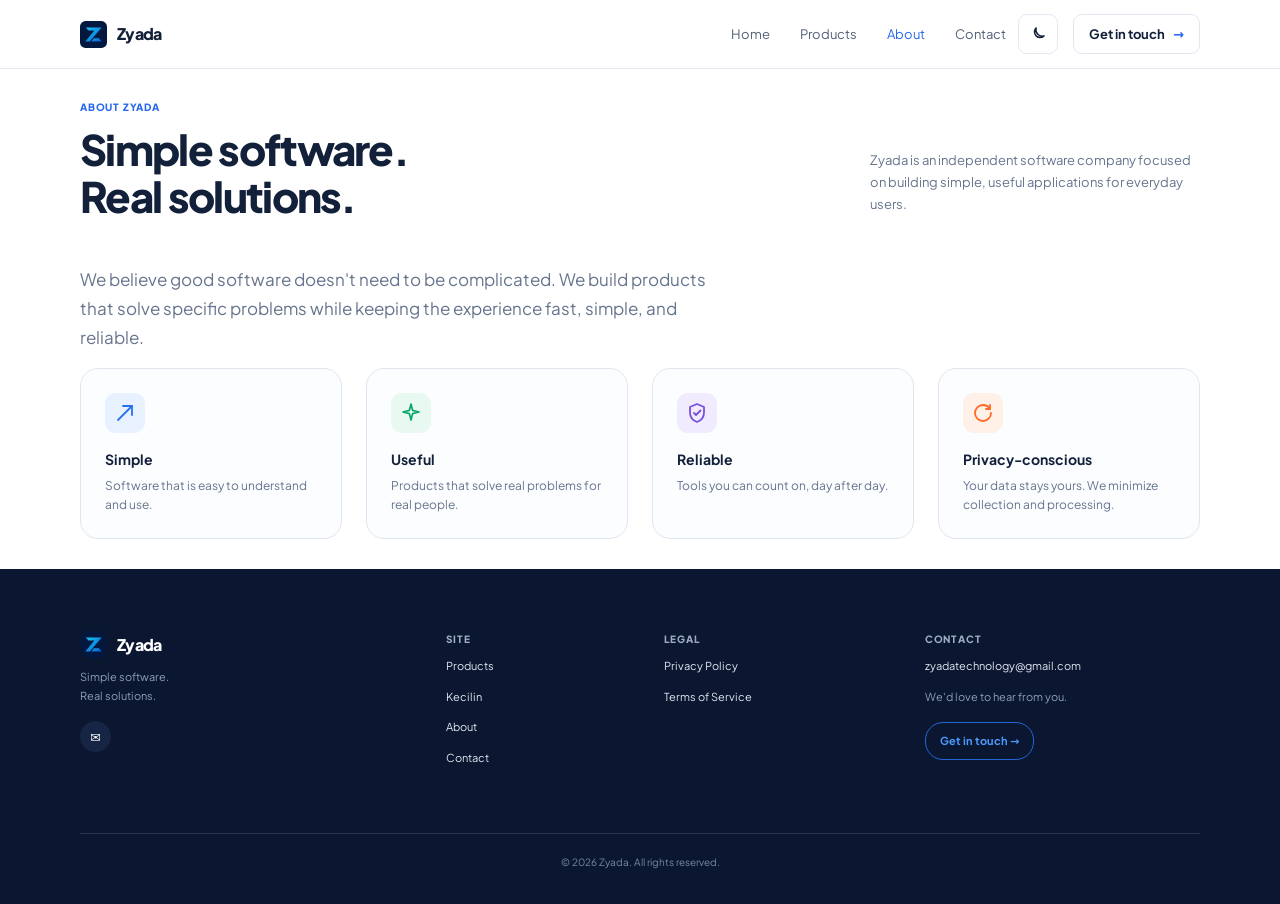
==== commit 3f0c0304: "Update website" ====
--- a/about.html
+++ b/about.html
@@ -9,7 +9,7 @@
 			(function () {
 				try {
 					var stored = localStorage.getItem('zyada-theme');
-					var dark = stored ? stored === 'dark' : window.matchMedia('(prefers-color-scheme: dark)').matches;
+					var dark = stored ? stored === 'dark' : false;
 					var meta = document.querySelector('meta[name="theme-color"]');
 					if (dark) {
 						document.documentElement.classList.add('dark');
@@ -20,35 +20,35 @@
 		</script>
 		<link rel="icon" href="/favicon.svg" type="image/svg+xml" />
 		<link rel="apple-touch-icon" href="/favicon.svg" />
-		<link href="./_app/immutable/entry/start.DXdCenL-.js" rel="modulepreload">
-		<link href="./_app/immutable/chunks/Cgw4S2gm.js" rel="modulepreload">
+		<link href="./_app/immutable/entry/start.DLw3yimK.js" rel="modulepreload">
+		<link href="./_app/immutable/chunks/BuenMIQF.js" rel="modulepreload">
 		<link href="./_app/immutable/chunks/IZYiDmDV.js" rel="modulepreload">
-		<link href="./_app/immutable/entry/app.Dip_GbK9.js" rel="modulepreload">
+		<link href="./_app/immutable/entry/app.CU0iEolU.js" rel="modulepreload">
 		<link href="./_app/immutable/chunks/xihTtKlq.js" rel="modulepreload">
-		<link href="./_app/immutable/nodes/0.ChnDx_NO.js" rel="modulepreload">
-		<link href="./_app/immutable/chunks/nIWk4FEZ.js" rel="modulepreload">
+		<link href="./_app/immutable/nodes/0.DviEFzHY.js" rel="modulepreload">
+		<link href="./_app/immutable/chunks/Y_00jIr3.js" rel="modulepreload">
 		<link href="./_app/immutable/chunks/OliIoSRi.js" rel="modulepreload">
 		<link href="./_app/immutable/nodes/3.DGcKp4bp.js" rel="modulepreload">
 		<link href="./_app/immutable/chunks/4GoXXi2x.js" rel="modulepreload">
 		<!--gsrl61--><meta name="description" content="Zyada is an independent software company focused on building simple, useful applications for everyday users."/> <link rel="canonical" href="https://zyada.id/about"/> <meta property="og:type" content="website"/> <meta property="og:title" content="About — Zyada"/> <meta property="og:description" content="Zyada is an independent software company focused on building simple, useful applications for everyday users."/> <meta property="og:url" content="https://zyada.id/about"/> <meta property="og:site_name" content="Zyada"/> <meta property="og:image" content="https://zyada.id/images/og-cover.svg"/> <meta name="twitter:card" content="summary_large_image"/> <meta name="twitter:title" content="About — Zyada"/> <meta name="twitter:description" content="Zyada is an independent software company focused on building simple, useful applications for everyday users."/> <meta name="twitter:image" content="https://zyada.id/images/og-cover.svg"/> <!--[-1--><!--]--><!----><title>About — Zyada</title>
-		<link href="./_app/immutable/assets/0.Bhc6gKkw.css" rel="stylesheet">
+		<link href="./_app/immutable/assets/0.BEoqXNyz.css" rel="stylesheet">
 	</head>
 	<body data-sveltekit-preload-data="hover">
-		<div style="display: contents"><!--[--><!--[0--><!--[--><div class="flex min-h-screen flex-col"><header class="sticky top-0 z-20 border-b border-border bg-white/[0.92] backdrop-blur-[14px] dark:bg-card/85"><nav class="wrap flex h-[68px] max-sm:h-[62px] items-center gap-7"><a class="brand flex items-center gap-2.5 font-extrabold tracking-brand text-text hover:filter-none" href="/" aria-label="Zyada home"><img class="size-[27px] rounded-xs" src="/images/zyada-logo-sm.svg" alt="Zyada logo" width="27" height="27"/> <span class="brand-name">Zyada</span></a> <div class="links ml-auto hidden items-center gap-7.5 max-sm:hidden sm:flex"><!--[--><a href="/" class="text-small hover:text-primary text-text-soft">Home</a><a href="/products" class="text-small hover:text-primary text-text-soft">Products</a><a href="/about" class="text-small hover:text-primary text-primary">About</a><a href="/contact" class="text-small hover:text-primary text-text-soft">Contact</a><!--]--></div> <button class="hidden size-10 items-center justify-center rounded-sm border border-border text-text hover:border-primary hover:text-primary max-sm:hidden sm:inline-flex" aria-label="Switch to dark mode" title="Switch to dark mode"><!--[-1--><svg width="18" height="18" viewBox="0 0 24 24" fill="none" xmlns="http://www.w3.org/2000/svg" aria-hidden="true"><path d="M20 14.5A8.5 8.5 0 0 1 9.5 4a7 7 0 1 0 10.5 10.5Z" stroke="currentColor" stroke-width="2" stroke-linecap="round" stroke-linejoin="round"></path></svg><!--]--></button> <a class="navbtn ml-0.75 hidden items-center justify-center gap-2 rounded-sm border border-border-strong px-3.75 py-2.25 text-small font-bold text-text hover:border-primary max-sm:hidden sm:inline-flex" href="/contact">Get in touch <span class="text-primary">→</span></a> <button class="ml-auto flex size-10 items-center justify-center rounded-sm border border-border bg-transparent text-text hover:text-primary sm:hidden" aria-label="Open menu" aria-expanded="false"><svg width="24" height="24" viewBox="0 0 24 24" fill="none" xmlns="http://www.w3.org/2000/svg" aria-hidden="true"><path d="M3 6H21M9 12H21M3 18H21" stroke="currentColor" stroke-width="2" stroke-linecap="round"></path></svg></button></nav></header> <div class="backdrop fixed inset-0 z-90 hidden bg-overlay/40 backdrop-blur-xs transition-[opacity,visibility] duration-300 max-sm:block opacity-0 invisible" role="button" tabindex="-1" aria-label="Close menu" aria-hidden="true"></div> <aside class="mobile-menu fixed top-0 right-0 bottom-0 z-100 hidden w-[min(330px,84vw)] flex-col overflow-y-auto bg-white/[0.72] px-6 pt-5.5 pb-7 shadow-[-18px_0_45px_rgba(10,25,55,0.18)] backdrop-blur-xl backdrop-saturate-[1.4] transition-[transform,visibility] duration-300 ease-out dark:bg-card/80 max-sm:flex invisible translate-x-[105%]" inert="" aria-hidden="true"><div class="flex items-center justify-between border-b border-border pb-4 mb-2.5"><a class="brand flex items-center gap-2 font-extrabold tracking-brand hover:filter-none" href="/" aria-label="Zyada home"><img class="size-[27px] rounded-xs" src="/images/zyada-logo-sm.svg" alt="Zyada logo" width="27" height="27"/> <span>Zyada</span></a> <div class="flex items-center gap-2"><button class="inline-flex size-10 items-center justify-center rounded-sm bg-black/5 text-text hover:bg-black/10 hover:text-primary dark:bg-white/10 dark:hover:bg-white/15" aria-label="Switch to dark mode"><!--[-1--><svg width="18" height="18" viewBox="0 0 24 24" fill="none" xmlns="http://www.w3.org/2000/svg" aria-hidden="true"><path d="M20 14.5A8.5 8.5 0 0 1 9.5 4a7 7 0 1 0 10.5 10.5Z" stroke="currentColor" stroke-width="2" stroke-linecap="round" stroke-linejoin="round"></path></svg><!--]--></button> <button class="inline-flex size-10 items-center justify-center rounded-sm bg-black/5 text-text hover:bg-black/10 hover:text-primary dark:bg-white/10 dark:hover:bg-white/15" aria-label="Close menu"><svg width="24" height="24" viewBox="0 0 24 24" fill="none" xmlns="http://www.w3.org/2000/svg" aria-hidden="true"><path d="M6 6L18 18M18 6L6 18" stroke="currentColor" stroke-width="2" stroke-linecap="round"></path></svg></button></div></div> <div class="flex min-h-0 flex-1 flex-col justify-start gap-1"><!--[--><a class="flex min-h-[52px] items-center border-b border-border px-1 py-2.5 text-lead font-semibold" href="/">Home</a><a class="flex min-h-[52px] items-center border-b border-border px-1 py-2.5 text-lead font-semibold" href="/products">Products</a><a class="flex min-h-[52px] items-center border-b border-border px-1 py-2.5 text-lead font-semibold active" href="/about">About</a><a class="flex min-h-[52px] items-center border-b border-border px-1 py-2.5 text-lead font-semibold" href="/contact">Contact</a><!--]--> <a class="mt-1.5 inline-flex items-center justify-center gap-2 rounded-sm bg-primary p-3.5 font-bold text-white" href="/contact">Get in touch <span>→</span></a></div></aside><!----> <main id="main" class="flex-1"><!--[--><!----> <section class="section pt-[clamp(3rem,7vw,5rem)]"><div class="wrap"><div class="section-head"><div><span>ABOUT ZYADA</span> <h2>Simple software.<br/>Real solutions.</h2></div> <div class="intro"><p>Zyada is an independent software company focused on building simple, useful applications
+		<div style="display: contents"><!--[--><!--[0--><!--[--><div class="flex min-h-screen flex-col"><header class="sticky top-0 z-20 border-b border-border bg-white/[0.92] backdrop-blur-[14px] dark:bg-card/85"><nav class="wrap flex h-[68px] max-sm:h-[62px] items-center gap-3"><a class="brand flex items-center gap-2.5 font-extrabold tracking-brand text-text hover:filter-none" href="/" aria-label="Zyada home"><img class="size-[27px] rounded-xs" src="/images/zyada-logo-sm.svg" alt="Zyada logo" width="27" height="27"/> <span class="brand-name">Zyada</span></a> <div class="links ml-auto hidden items-center gap-7.5 max-sm:hidden sm:flex"><!--[--><a href="/" class="text-small hover:text-primary text-text-soft">Home</a><a href="/products" class="text-small hover:text-primary text-text-soft">Products</a><a href="/about" class="text-small hover:text-primary text-primary">About</a><a href="/contact" class="text-small hover:text-primary text-text-soft">Contact</a><!--]--></div> <button class="inline-flex size-10 items-center justify-center rounded-sm border border-border text-text hover:border-primary hover:text-primary max-sm:ml-auto" aria-label="Switch to dark mode" title="Switch to dark mode"><!--[-1--><svg width="18" height="18" viewBox="0 0 24 24" fill="none" xmlns="http://www.w3.org/2000/svg" aria-hidden="true"><path d="M20 14.5A8.5 8.5 0 0 1 9.5 4a7 7 0 1 0 10.5 10.5Z" stroke="currentColor" stroke-width="2" stroke-linecap="round" stroke-linejoin="round"></path></svg><!--]--></button> <a class="navbtn ml-0.75 hidden items-center justify-center gap-2 rounded-sm border border-border-strong px-3.75 py-2.25 text-small font-bold text-text hover:border-primary max-sm:hidden sm:inline-flex" href="/contact">Get in touch <span class="text-primary">→</span></a> <button class="flex size-10 items-center justify-center rounded-sm border border-border bg-transparent text-text hover:text-primary sm:hidden" aria-label="Open menu" aria-expanded="false"><svg width="24" height="24" viewBox="0 0 24 24" fill="none" xmlns="http://www.w3.org/2000/svg" aria-hidden="true"><path d="M3 6H21M9 12H21M3 18H21" stroke="currentColor" stroke-width="2" stroke-linecap="round"></path></svg></button></nav></header> <div class="backdrop fixed inset-0 z-90 hidden bg-overlay/40 backdrop-blur-xs transition-[opacity,visibility] duration-300 max-sm:block opacity-0 invisible" role="button" tabindex="-1" aria-label="Close menu" aria-hidden="true"></div> <aside class="mobile-menu fixed top-0 right-0 bottom-0 z-100 hidden w-[min(330px,84vw)] flex-col overflow-y-auto bg-white/[0.72] px-6 pt-5.5 pb-7 shadow-[-18px_0_45px_rgba(10,25,55,0.18)] backdrop-blur-xl backdrop-saturate-[1.4] transition-[transform,visibility] duration-300 ease-out dark:bg-card/80 max-sm:flex invisible translate-x-[105%]" inert="" aria-hidden="true"><div class="flex items-center justify-between border-b border-border pb-4 mb-2.5"><a class="brand flex items-center gap-2 font-extrabold tracking-brand hover:filter-none" href="/" aria-label="Zyada home"><img class="size-[27px] rounded-xs" src="/images/zyada-logo-sm.svg" alt="Zyada logo" width="27" height="27"/> <span>Zyada</span></a> <button class="inline-flex size-10 items-center justify-center rounded-sm bg-black/5 text-text hover:bg-black/10 hover:text-primary dark:bg-white/10 dark:hover:bg-white/15" aria-label="Close menu"><svg width="24" height="24" viewBox="0 0 24 24" fill="none" xmlns="http://www.w3.org/2000/svg" aria-hidden="true"><path d="M6 6L18 18M18 6L6 18" stroke="currentColor" stroke-width="2" stroke-linecap="round"></path></svg></button></div> <div class="flex min-h-0 flex-1 flex-col justify-start gap-1"><!--[--><a class="flex min-h-[52px] items-center border-b border-border px-1 py-2.5 text-lead font-semibold" href="/">Home</a><a class="flex min-h-[52px] items-center border-b border-border px-1 py-2.5 text-lead font-semibold" href="/products">Products</a><a class="flex min-h-[52px] items-center border-b border-border px-1 py-2.5 text-lead font-semibold active" href="/about">About</a><a class="flex min-h-[52px] items-center border-b border-border px-1 py-2.5 text-lead font-semibold" href="/contact">Contact</a><!--]--> <a class="mt-1.5 inline-flex items-center justify-center gap-2 rounded-sm bg-primary p-3.5 font-bold text-white" href="/contact">Get in touch <span>→</span></a></div></aside><!----> <main id="main" class="flex-1"><!--[--><!----> <section class="section pt-[clamp(3rem,7vw,5rem)]"><div class="wrap"><div class="section-head"><div><span>ABOUT ZYADA</span> <h2>Simple software.<br/>Real solutions.</h2></div> <div class="intro"><p>Zyada is an independent software company focused on building simple, useful applications
           for everyday users.</p></div></div> <p class="mb-12 max-w-[640px] text-lead leading-body text-text-muted">We believe good software doesn't need to be complicated. We build products that solve specific
       problems while keeping the experience fast, simple, and reliable.</p> <div class="grid grid-cols-4 gap-6 max-[900px]:grid-cols-2 max-sm:grid-cols-1"><!--[--><div class="rounded-lg border border-border-strong bg-card p-6"><b class="mb-4 grid size-10 place-items-center rounded-md font-extrabold bg-blue-bg text-blue" aria-hidden="true"><!----><svg width="24" height="24" viewBox="0 0 24 24" fill="none" aria-hidden="true"><path d="M5 19L19 5" stroke="currentColor" stroke-width="1.8" stroke-linecap="round"/><path d="M10 5H19V14" stroke="currentColor" stroke-width="1.8" stroke-linecap="round" stroke-linejoin="round"/></svg><!----></b> <span><strong class="mb-1.75 block text-sm">Simple</strong> <small class="block text-xs leading-comfort text-text-muted">Software that is easy to understand and use.</small></span></div><div class="rounded-lg border border-border-strong bg-card p-6"><b class="mb-4 grid size-10 place-items-center rounded-md font-extrabold bg-green-bg text-green" aria-hidden="true"><!----><svg width="24" height="24" viewBox="0 0 24 24" fill="none" aria-hidden="true"><path d="M12 3L13.6 9.4L20 11L13.6 12.6L12 19L10.4 12.6L4 11L10.4 9.4L12 3Z" stroke="currentColor" stroke-width="1.7" stroke-linejoin="round"/></svg><!----></b> <span><strong class="mb-1.75 block text-sm">Useful</strong> <small class="block text-xs leading-comfort text-text-muted">Products that solve real problems for real people.</small></span></div><div class="rounded-lg border border-border-strong bg-card p-6"><b class="mb-4 grid size-10 place-items-center rounded-md font-extrabold bg-purple-bg text-purple" aria-hidden="true"><!----><svg width="24" height="24" viewBox="0 0 24 24" fill="none" aria-hidden="true"><path d="M12 3L19 6V11.5C19 16.2 16.1 19.5 12 21C7.9 19.5 5 16.2 5 11.5V6L12 3Z" stroke="currentColor" stroke-width="1.8" stroke-linejoin="round"/><path d="M9 12L11 14L15.5 9.5" stroke="currentColor" stroke-width="1.8" stroke-linecap="round" stroke-linejoin="round"/></svg><!----></b> <span><strong class="mb-1.75 block text-sm">Reliable</strong> <small class="block text-xs leading-comfort text-text-muted">Tools you can count on, day after day.</small></span></div><div class="rounded-lg border border-border-strong bg-card p-6"><b class="mb-4 grid size-10 place-items-center rounded-md font-extrabold bg-orange-bg text-orange" aria-hidden="true"><!----><svg width="24" height="24" viewBox="0 0 24 24" fill="none" aria-hidden="true"><path d="M20 12C20 16.4 16.4 20 12 20C7.6 20 4 16.4 4 12C4 7.6 7.6 4 12 4C15 4 17.6 5.7 19 8" stroke="currentColor" stroke-width="1.8" stroke-linecap="round"/><path d="M19 4V8H15" stroke="currentColor" stroke-width="1.8" stroke-linecap="round" stroke-linejoin="round"/></svg><!----></b> <span><strong class="mb-1.75 block text-sm">Privacy-conscious</strong> <small class="block text-xs leading-comfort text-text-muted">Your data stays yours. We minimize collection and processing.</small></span></div><!--]--></div></div></section><!--]--><!----></main> <footer class="bg-footer-bg pt-15.5 text-white"><div class="wrap grid grid-cols-[1.4fr_0.7fr_0.9fr_1.3fr] gap-17.5 max-sm:grid-cols-2 max-sm:gap-y-10.5 max-sm:gap-x-7.5 max-sm:[&amp;>div:first-child]:col-span-2"><div><a class="footbrand mb-2.5 flex items-center gap-2.5 font-extrabold tracking-brand" href="/"><img class="size-[27px] rounded-md" src="/images/zyada-logo-sm.svg" alt="Zyada logo" width="27" height="27"/> <span class="app-name">Zyada</span></a> <p class="text-tiny leading-body text-footer-soft">Simple software.<br/>Real solutions.</p> <div class="flex gap-2"><a class="footsocial grid size-[31px] place-items-center rounded-full bg-footer-icon-bg text-small" href="mailto:zyadatechnology@gmail.com" aria-label="Email Zyada">✉</a></div></div> <div><span class="mb-2.5 block text-2xs font-extrabold tracking-label text-footer-muted">SITE</span> <!--[--><a class="footsite mb-3.25 block text-tiny text-footer-text" href="/products">Products</a><a class="footsite mb-3.25 block text-tiny text-footer-text" href="/products/kecilin">Kecilin</a><a class="footsite mb-3.25 block text-tiny text-footer-text" href="/about">About</a><a class="footsite mb-3.25 block text-tiny text-footer-text" href="/contact">Contact</a><!--]--></div> <div><span class="mb-2.5 block text-2xs font-extrabold tracking-label text-footer-muted">LEGAL</span> <!--[--><a class="footsite mb-3.25 block text-tiny text-footer-text" href="/privacy">Privacy Policy</a><a class="footsite mb-3.25 block text-tiny text-footer-text" href="/terms">Terms of Service</a><!--]--></div> <div><span class="mb-2.5 block text-2xs font-extrabold tracking-label text-footer-muted">CONTACT</span> <a class="footsite mb-3.25 block text-tiny text-footer-text" href="mailto:zyadatechnology@gmail.com">zyadatechnology@gmail.com</a> <p class="text-tiny leading-body text-footer-soft">We'd love to hear from you.</p> <a class="footbtn inline-block rounded-lg border border-footer-btn px-3.5 py-2.25 text-tiny font-bold text-footer-btn-text" href="mailto:zyadatechnology@gmail.com">Get in touch →</a></div></div> <div class="wrap mt-13.5 mb-8.5 flex items-center justify-center border-t border-white/12 pt-5 text-2xs text-footer-faint"><span>© 2026 Zyada. All rights reserved.</span></div></footer><!----></div><!--]--><!--]--> <!--[-1--><!--]--><!--]-->
 			
 			<script>
 				{
-					__sveltekit_1vpgi5w = {
+					__sveltekit_1rhcv3v = {
 						base: new URL(".", location).pathname.slice(0, -1)
 					};
 
 					const element = document.currentScript.parentElement;
 
 					Promise.all([
-						import("./_app/immutable/entry/start.DXdCenL-.js"),
-						import("./_app/immutable/entry/app.Dip_GbK9.js")
+						import("./_app/immutable/entry/start.DLw3yimK.js"),
+						import("./_app/immutable/entry/app.CU0iEolU.js")
 					]).then(([kit, app]) => {
 						kit.start(app, element, {
 							node_ids: [0, 3],
--- a/_app/immutable/assets/0.BEoqXNyz.css
+++ b/_app/immutable/assets/0.BEoqXNyz.css
@@ -0,0 +1 @@
+@font-face{font-family:Plus Jakarta Sans Variable;font-style:normal;font-display:swap;font-weight:200 800;src:url([data-uri])format("woff2-variations");unicode-range:U+460-52F,U+1C80-1C8A,U+20B4,U+2DE0-2DFF,U+A640-A69F,U+FE2E-FE2F}@font-face{font-family:Plus Jakarta Sans Variable;font-style:normal;font-display:swap;font-weight:200 800;src:url(./plus-jakarta-sans-vietnamese-wght-normal.qRpaaN48.woff2)format("woff2-variations");unicode-range:U+102-103,U+110-111,U+128-129,U+168-169,U+1A0-1A1,U+1AF-1B0,U+300-301,U+303-304,U+308-309,U+323,U+329,U+1EA0-1EF9,U+20AB}@font-face{font-family:Plus Jakarta Sans Variable;font-style:normal;font-display:swap;font-weight:200 800;src:url(./plus-jakarta-sans-latin-ext-wght-normal.DmpS2jIq.woff2)format("woff2-variations");unicode-range:U+100-2BA,U+2BD-2C5,U+2C7-2CC,U+2CE-2D7,U+2DD-2FF,U+304,U+308,U+329,U+1D00-1DBF,U+1E00-1E9F,U+1EF2-1EFF,U+2020,U+20A0-20AB,U+20AD-20C0,U+2113,U+2C60-2C7F,U+A720-A7FF}@font-face{font-family:Plus Jakarta Sans Variable;font-style:normal;font-display:swap;font-weight:200 800;src:url(./plus-jakarta-sans-latin-wght-normal.eXO_dkmS.woff2)format("woff2-variations");unicode-range:U+??,U+131,U+152-153,U+2BB-2BC,U+2C6,U+2DA,U+2DC,U+304,U+308,U+329,U+2000-206F,U+20AC,U+2122,U+2191,U+2193,U+2212,U+2215,U+FEFF,U+FFFD}@layer properties{@supports (((-webkit-hyphens:none)) and (not (margin-trim:inline))) or ((-moz-orient:inline) and (not (color:rgb(from red r g b)))){*,:before,:after,::backdrop{--tw-translate-x:0;--tw-translate-y:0;--tw-translate-z:0;--tw-rotate-x:initial;--tw-rotate-y:initial;--tw-rotate-z:initial;--tw-skew-x:initial;--tw-skew-y:initial;--tw-border-style:solid;--tw-leading:initial;--tw-font-weight:initial;--tw-tracking:initial;--tw-shadow:0 0 #0000;--tw-shadow-color:initial;--tw-shadow-alpha:100%;--tw-inset-shadow:0 0 #0000;--tw-inset-shadow-color:initial;--tw-inset-shadow-alpha:100%;--tw-ring-color:initial;--tw-ring-shadow:0 0 #0000;--tw-inset-ring-color:initial;--tw-inset-ring-shadow:0 0 #0000;--tw-ring-inset:initial;--tw-ring-offset-width:0px;--tw-ring-offset-color:#fff;--tw-ring-offset-shadow:0 0 #0000;--tw-backdrop-blur:initial;--tw-backdrop-brightness:initial;--tw-backdrop-contrast:initial;--tw-backdrop-grayscale:initial;--tw-backdrop-hue-rotate:initial;--tw-backdrop-invert:initial;--tw-backdrop-opacity:initial;--tw-backdrop-saturate:initial;--tw-backdrop-sepia:initial;--tw-duration:initial;--tw-ease:initial}}}@layer theme{:root,:host{--font-sans:"Plus Jakarta Sans Variable", "Plus Jakarta Sans", system-ui, "Segoe UI", sans-serif;--font-mono:ui-monospace, SFMono-Regular, Menlo, Monaco, Consolas, "Liberation Mono", "Courier New", monospace;--color-black:#000;--color-white:#fff;--spacing:.25rem;--text-xs:.75rem;--text-xs--line-height:calc(1 / .75);--text-sm:.875rem;--text-sm--line-height:calc(1.25 / .875);--text-base:1rem;--text-base--line-height:calc(1.5 / 1);--text-lg:1.125rem;--text-lg--line-height:calc(1.75 / 1.125);--text-2xl:1.5rem;--text-2xl--line-height:calc(2 / 1.5);--font-weight-semibold:600;--font-weight-bold:700;--font-weight-extrabold:800;--leading-normal:1.5;--radius-xs:.125rem;--radius-sm:9px;--radius-md:11px;--radius-lg:18px;--radius-xl:20px;--ease-out:cubic-bezier(0, 0, .2, 1);--blur-xs:4px;--blur-xl:24px;--default-transition-duration:.15s;--default-transition-timing-function:cubic-bezier(.4, 0, .2, 1);--default-font-family:var(--font-sans);--default-mono-font-family:var(--font-mono);--color-bg:var(--zy-bg);--color-surface:var(--zy-surface);--color-text:var(--zy-text);--color-text-muted:var(--zy-text-muted);--color-text-soft:var(--zy-text-soft);--color-border:var(--zy-border);--color-border-strong:var(--zy-border-strong);--color-primary:#2868ee;--color-primary-soft:var(--zy-primary-soft);--color-accent-blue:var(--zy-accent-blue);--color-badge:var(--zy-badge);--color-card:var(--zy-card);--color-border-card:var(--zy-border-card);--color-border-section:var(--zy-border-section);--color-overlay:#0f192d;--color-blue:var(--zy-blue);--color-blue-bg:var(--zy-blue-bg);--color-green:var(--zy-green);--color-green-bg:var(--zy-green-bg);--color-purple:var(--zy-purple);--color-purple-bg:var(--zy-purple-bg);--color-orange:var(--zy-orange);--color-orange-bg:var(--zy-orange-bg);--color-footer-bg:#0b1730;--color-footer-text:#e1e7f2;--color-footer-muted:#9dacbf;--color-footer-faint:#7889a5;--color-footer-soft:#8f9fba;--color-footer-icon-bg:#162544;--color-footer-btn:#2466d9;--color-footer-btn-text:#4d9aff;--color-play-badge-bg:#0b0d12;--color-play-badge-hover:#1b2030;--color-play-badge-text:#b9c0cf;--radius-app:14px;--radius-hero:32px;--text-2xs:10px;--text-tiny:11px;--text-small:13px;--text-lead:17px;--text-hero:clamp(48px, 6vw, 76px);--text-hero-md:clamp(42px, 6vw, 72px);--text-hero-sm:clamp(1.25rem, 4vw, 1.75rem);--tracking-label:.08em;--tracking-brand:-.04em;--tracking-heading:-.03em;--tracking-sub:-.02em;--tracking-hero:-.075em;--tracking-hero-sm:-.06em;--leading-body:1.7;--leading-article:1.8;--leading-comfort:1.6;--leading-lead:1.65;--leading-btn:1.2;--leading-badge:1.1}}@layer base{*,:after,:before,::backdrop{box-sizing:border-box;border:0 solid;margin:0;padding:0}::file-selector-button{box-sizing:border-box;border:0 solid;margin:0;padding:0}html,:host{-webkit-text-size-adjust:100%;tab-size:4;line-height:1.5;font-family:var(--default-font-family,-apple-system, BlinkMacSystemFont, "Segoe UI", Roboto, "Helvetica Neue", "Noto Sans", Arial, sans-serif, "Apple Color Emoji", "Segoe UI Emoji", "Segoe UI Symbol", "Noto Color Emoji");font-feature-settings:var(--default-font-feature-settings,normal);font-variation-settings:var(--default-font-variation-settings,normal);-webkit-tap-highlight-color:transparent}hr{height:0;color:inherit;border-top-width:1px}abbr:where([title]){-webkit-text-decoration:underline dotted;text-decoration:underline dotted}h1,h2,h3,h4,h5,h6{font-size:inherit;font-weight:inherit}a{color:inherit;-webkit-text-decoration:inherit;-webkit-text-decoration:inherit;-webkit-text-decoration:inherit;-webkit-text-decoration:inherit;text-decoration:inherit}b,strong{font-weight:bolder}code,kbd,samp,pre{font-family:var(--default-mono-font-family,ui-monospace, SFMono-Regular, Menlo, Monaco, Consolas, "Liberation Mono", "Courier New", monospace);font-feature-settings:var(--default-mono-font-feature-settings,normal);font-variation-settings:var(--default-mono-font-variation-settings,normal);font-size:1em}small{font-size:80%}sub,sup{vertical-align:baseline;font-size:75%;line-height:0;position:relative}sub{bottom:-.25em}sup{top:-.5em}table{text-indent:0;border-color:inherit;border-collapse:collapse}:-moz-focusring:where(:not(iframe)){outline:auto}progress{vertical-align:baseline}summary{display:list-item}ol,ul,menu{list-style:none}img,svg,video,canvas,audio,iframe,embed,object{vertical-align:middle;display:block}img,video{max-width:100%;height:auto}button,input,select,optgroup,textarea{font:inherit;font-feature-settings:inherit;font-variation-settings:inherit;letter-spacing:inherit;color:inherit;opacity:1;background-color:#0000;border-radius:0}::file-selector-button{font:inherit;font-feature-settings:inherit;font-variation-settings:inherit;letter-spacing:inherit;color:inherit;opacity:1;background-color:#0000;border-radius:0}:where(select:is([multiple],[size])) optgroup{font-weight:bolder}:where(select:is([multiple],[size])) optgroup option{padding-inline-start:20px}::file-selector-button{margin-inline-end:4px}::placeholder{opacity:1}@supports (not ((-webkit-appearance:-apple-pay-button))) or (contain-intrinsic-size:1px){::placeholder{color:currentColor}@supports (color:color-mix(in lab, red, red)){::placeholder{color:color-mix(in oklab, currentcolor 50%, transparent)}}}textarea{resize:vertical}::-webkit-search-decoration{-webkit-appearance:none}::-webkit-date-and-time-value{min-height:1lh;text-align:inherit}::-webkit-datetime-edit{display:inline-flex}::-webkit-datetime-edit-fields-wrapper{padding:0}::-webkit-datetime-edit{padding-block:0}::-webkit-datetime-edit-year-field{padding-block:0}::-webkit-datetime-edit-month-field{padding-block:0}::-webkit-datetime-edit-day-field{padding-block:0}::-webkit-datetime-edit-hour-field{padding-block:0}::-webkit-datetime-edit-minute-field{padding-block:0}::-webkit-datetime-edit-second-field{padding-block:0}::-webkit-datetime-edit-millisecond-field{padding-block:0}::-webkit-datetime-edit-meridiem-field{padding-block:0}::-webkit-calendar-picker-indicator{line-height:1}:-moz-ui-invalid{box-shadow:none}button,input:where([type=button],[type=reset],[type=submit]){appearance:button}::file-selector-button{appearance:button}::-webkit-inner-spin-button{height:auto}::-webkit-outer-spin-button{height:auto}[hidden]:where(:not([hidden=until-found])){display:none!important}}@layer components;@layer utilities{.invisible{visibility:hidden}.visible{visibility:visible}.absolute{position:absolute}.fixed{position:fixed}.relative{position:relative}.static{position:static}.sticky{position:sticky}.inset-0{inset:0}.top-0{top:0}.right-0{right:0}.bottom-0{bottom:0}.z-2{z-index:2}.z-20{z-index:20}.z-90{z-index:90}.z-100{z-index:100}.m-0{margin:0}.mx-auto{margin-inline:auto}.my-6\.25{margin-block:calc(var(--spacing) * 6.25)}.my-7{margin-block:calc(var(--spacing) * 7)}.mt-1\.5{margin-top:calc(var(--spacing) * 1.5)}.mt-3{margin-top:calc(var(--spacing) * 3)}.mt-4{margin-top:calc(var(--spacing) * 4)}.mt-4\.5{margin-top:calc(var(--spacing) * 4.5)}.mt-12{margin-top:calc(var(--spacing) * 12)}.mt-13\.5{margin-top:calc(var(--spacing) * 13.5)}.mb-0{margin-bottom:0}.mb-0\.5{margin-bottom:calc(var(--spacing) * .5)}.mb-1{margin-bottom:var(--spacing)}.mb-1\.75{margin-bottom:calc(var(--spacing) * 1.75)}.mb-2{margin-bottom:calc(var(--spacing) * 2)}.mb-2\.5{margin-bottom:calc(var(--spacing) * 2.5)}.mb-3\.25{margin-bottom:calc(var(--spacing) * 3.25)}.mb-4{margin-bottom:calc(var(--spacing) * 4)}.mb-4\.5{margin-bottom:calc(var(--spacing) * 4.5)}.mb-6{margin-bottom:calc(var(--spacing) * 6)}.mb-7{margin-bottom:calc(var(--spacing) * 7)}.mb-8\.5{margin-bottom:calc(var(--spacing) * 8.5)}.mb-12{margin-bottom:calc(var(--spacing) * 12)}.ml-0\.75{margin-left:calc(var(--spacing) * .75)}.ml-auto{margin-left:auto}.block{display:block}.contents{display:contents}.flex{display:flex}.grid{display:grid}.hidden{display:none}.inline-block{display:inline-block}.inline-flex{display:inline-flex}.aspect-\[9\/16\]{aspect-ratio:9/16}.size-5{width:calc(var(--spacing) * 5);height:calc(var(--spacing) * 5)}.size-10{width:calc(var(--spacing) * 10);height:calc(var(--spacing) * 10)}.size-11{width:calc(var(--spacing) * 11);height:calc(var(--spacing) * 11)}.size-\[27px\]{width:27px;height:27px}.size-\[31px\]{width:31px;height:31px}.size-\[58px\]{width:58px;height:58px}.size-\[170px\]{width:170px;height:170px}.h-\[68px\]{height:68px}.h-auto{height:auto}.h-full{height:100%}.max-h-\[310px\]{max-height:310px}.min-h-0{min-height:0}.min-h-\[38px\]{min-height:38px}.min-h-\[43px\]{min-height:43px}.min-h-\[48px\]{min-height:48px}.min-h-\[52px\]{min-height:52px}.min-h-\[100px\]{min-height:100px}.min-h-\[310px\]{min-height:310px}.min-h-\[540px\]{min-height:540px}.min-h-\[620px\]{min-height:620px}.min-h-screen{min-height:100vh}.w-\[min\(220px\,35vw\)\]{width:min(220px,35vw)}.w-\[min\(330px\,84vw\)\]{width:min(330px,84vw)}.w-auto{width:auto}.w-full{width:100%}.max-w-\[40rem\]{max-width:40rem}.max-w-\[48rem\]{max-width:48rem}.max-w-\[640px\]{max-width:640px}.max-w-\[720px\]{max-width:720px}.flex-1{flex:1}.shrink-0{flex-shrink:0}.grow{flex-grow:1}.translate-x-0{--tw-translate-x:0px;translate:var(--tw-translate-x) var(--tw-translate-y)}.translate-x-\[45px\]{--tw-translate-x:45px;translate:var(--tw-translate-x) var(--tw-translate-y)}.translate-x-\[105\%\]{--tw-translate-x:105%;translate:var(--tw-translate-x) var(--tw-translate-y)}.-translate-y-\[10px\]{--tw-translate-y:calc(10px * -1);translate:var(--tw-translate-x) var(--tw-translate-y)}.transform{transform:var(--tw-rotate-x,) var(--tw-rotate-y,) var(--tw-rotate-z,) var(--tw-skew-x,) var(--tw-skew-y,)}.cursor-pointer{cursor:pointer}.grid-cols-2{grid-template-columns:repeat(2,minmax(0,1fr))}.grid-cols-4{grid-template-columns:repeat(4,minmax(0,1fr))}.grid-cols-\[1\.4fr_0\.7fr_0\.9fr_1\.3fr\]{grid-template-columns:1.4fr .7fr .9fr 1.3fr}.grid-cols-\[1fr_0\.9fr\]{grid-template-columns:1fr .9fr}.grid-cols-\[1fr_auto\]{grid-template-columns:1fr auto}.grid-cols-\[repeat\(auto-fill\,minmax\(min\(20rem\,100\%\)\,1fr\)\)\]{grid-template-columns:repeat(auto-fill,minmax(min(20rem,100%),1fr))}.grid-cols-\[repeat\(auto-fill\,minmax\(min\(22rem\,100\%\)\,1fr\)\)\]{grid-template-columns:repeat(auto-fill,minmax(min(22rem,100%),1fr))}.grid-cols-\[repeat\(auto-fit\,minmax\(150px\,1fr\)\)\]{grid-template-columns:repeat(auto-fit,minmax(150px,1fr))}.flex-col{flex-direction:column}.flex-wrap{flex-wrap:wrap}.place-items-center{place-items:center}.items-center{align-items:center}.justify-between{justify-content:space-between}.justify-center{justify-content:center}.justify-start{justify-content:flex-start}.gap-1{gap:var(--spacing)}.gap-2{gap:calc(var(--spacing) * 2)}.gap-2\.5{gap:calc(var(--spacing) * 2.5)}.gap-2\.75{gap:calc(var(--spacing) * 2.75)}.gap-3{gap:calc(var(--spacing) * 3)}.gap-3\.25{gap:calc(var(--spacing) * 3.25)}.gap-4{gap:calc(var(--spacing) * 4)}.gap-6{gap:calc(var(--spacing) * 6)}.gap-7\.5{gap:calc(var(--spacing) * 7.5)}.gap-12{gap:calc(var(--spacing) * 12)}.gap-17\.5{gap:calc(var(--spacing) * 17.5)}.gap-\[0\.6rem\]{gap:.6rem}.overflow-hidden{overflow:hidden}.overflow-y-auto{overflow-y:auto}.rounded-\[24\%\]{border-radius:24%}.rounded-app{border-radius:var(--radius-app)}.rounded-full{border-radius:2147483647px}.rounded-hero{border-radius:var(--radius-hero)}.rounded-lg{border-radius:var(--radius-lg)}.rounded-md{border-radius:var(--radius-md)}.rounded-sm{border-radius:var(--radius-sm)}.rounded-xl{border-radius:var(--radius-xl)}.rounded-xs{border-radius:var(--radius-xs)}.border{border-style:var(--tw-border-style);border-width:1px}.border-y{border-block-style:var(--tw-border-style);border-block-width:1px}.border-t{border-top-style:var(--tw-border-style);border-top-width:1px}.border-r{border-right-style:var(--tw-border-style);border-right-width:1px}.border-b{border-bottom-style:var(--tw-border-style);border-bottom-width:1px}.border-border{border-color:var(--color-border)}.border-border-card{border-color:var(--color-border-card)}.border-border-section{border-color:var(--color-border-section)}.border-border-strong{border-color:var(--color-border-strong)}.border-footer-btn{border-color:var(--color-footer-btn)}.border-primary{border-color:var(--color-primary)}.border-transparent{border-color:#0000}.border-white\/12{border-color:#ffffff1f}@supports (color:color-mix(in lab, red, red)){.border-white\/12{border-color:color-mix(in oklab, var(--color-white) 12%, transparent)}}.bg-black\/5{background-color:#0000000d}@supports (color:color-mix(in lab, red, red)){.bg-black\/5{background-color:color-mix(in oklab, var(--color-black) 5%, transparent)}}.bg-blue-bg{background-color:var(--color-blue-bg)}.bg-card{background-color:var(--color-card)}.bg-footer-bg{background-color:var(--color-footer-bg)}.bg-footer-icon-bg{background-color:var(--color-footer-icon-bg)}.bg-green-bg{background-color:var(--color-green-bg)}.bg-orange-bg{background-color:var(--color-orange-bg)}.bg-overlay\/40{background-color:#0f192d66}@supports (color:color-mix(in lab, red, red)){.bg-overlay\/40{background-color:color-mix(in oklab, var(--color-overlay) 40%, transparent)}}.bg-play-badge-bg{background-color:var(--color-play-badge-bg)}.bg-primary{background-color:var(--color-primary)}.bg-primary-soft{background-color:var(--color-primary-soft)}.bg-purple-bg{background-color:var(--color-purple-bg)}.bg-surface{background-color:var(--color-surface)}.bg-transparent{background-color:#0000}.bg-white{background-color:var(--color-white)}.bg-white\/\[0\.72\]{background-color:#ffffffb8}@supports (color:color-mix(in lab, red, red)){.bg-white\/\[0\.72\]{background-color:color-mix(in oklab, var(--color-white) 72%, transparent)}}.bg-white\/\[0\.92\]{background-color:#ffffffeb}@supports (color:color-mix(in lab, red, red)){.bg-white\/\[0\.92\]{background-color:color-mix(in oklab, var(--color-white) 92%, transparent)}}.bg-\[image\:var\(--color-gradient-hero\)\]{background-image:var(--color-gradient-hero)}.bg-\[linear-gradient\(135deg\,\#fff\,\#fff1ec\)\]{background-image:linear-gradient(135deg,#fff,#fff1ec)}.bg-\[linear-gradient\(180deg\,var\(--color-card\)\,\#fff\)\]{background-image:linear-gradient(180deg,var(--color-card),#fff)}.bg-\[radial-gradient\(var\(--color-accent-blue\)_1px\,transparent_1px\)\]{background-image:radial-gradient(var(--color-accent-blue) 1px,transparent 1px)}.\[mask-image\:linear-gradient\(90deg\,transparent\,\#000_18\%\,\#000_80\%\,transparent\)\]{-webkit-mask-image:linear-gradient(90deg,#0000,#000 18% 80%,#0000);mask-image:linear-gradient(90deg,#0000,#000 18% 80%,#0000)}.\[mask-image\:linear-gradient\(90deg\,transparent\,\#000_30\%\,\#000_70\%\,transparent\)\]{-webkit-mask-image:linear-gradient(90deg,#0000,#000 30% 70%,#0000);mask-image:linear-gradient(90deg,#0000,#000 30% 70%,#0000)}.bg-\[length\:18px_18px\]{background-size:18px 18px}.object-contain{object-fit:contain}.object-cover{object-fit:cover}.p-3\.5{padding:calc(var(--spacing) * 3.5)}.p-6{padding:calc(var(--spacing) * 6)}.p-7{padding:calc(var(--spacing) * 7)}.p-12{padding:calc(var(--spacing) * 12)}.px-1{padding-inline:var(--spacing)}.px-3\.5{padding-inline:calc(var(--spacing) * 3.5)}.px-3\.25{padding-inline:calc(var(--spacing) * 3.25)}.px-3\.75{padding-inline:calc(var(--spacing) * 3.75)}.px-4{padding-inline:calc(var(--spacing) * 4)}.px-5{padding-inline:calc(var(--spacing) * 5)}.px-6{padding-inline:calc(var(--spacing) * 6)}.px-6\.5{padding-inline:calc(var(--spacing) * 6.5)}.px-7{padding-inline:calc(var(--spacing) * 7)}.px-9{padding-inline:calc(var(--spacing) * 9)}.px-\[1\.15rem\]{padding-inline:1.15rem}.py-1\.75{padding-block:calc(var(--spacing) * 1.75)}.py-2\.5{padding-block:calc(var(--spacing) * 2.5)}.py-2\.25{padding-block:calc(var(--spacing) * 2.25)}.py-11\.5{padding-block:calc(var(--spacing) * 11.5)}.py-\[0\.55rem\]{padding-block:.55rem}.py-\[clamp\(3\.5rem\,10vw\,6rem\)\]{padding-block:clamp(3.5rem,10vw,6rem)}.pt-3{padding-top:calc(var(--spacing) * 3)}.pt-5{padding-top:calc(var(--spacing) * 5)}.pt-5\.5{padding-top:calc(var(--spacing) * 5.5)}.pt-6{padding-top:calc(var(--spacing) * 6)}.pt-15\.5{padding-top:calc(var(--spacing) * 15.5)}.pt-\[clamp\(3rem\,7vw\,5rem\)\]{padding-top:clamp(3rem,7vw,5rem)}.pt-\[clamp\(3rem\,8vw\,5rem\)\]{padding-top:clamp(3rem,8vw,5rem)}.pb-0{padding-bottom:0}.pb-2{padding-bottom:calc(var(--spacing) * 2)}.pb-4{padding-bottom:calc(var(--spacing) * 4)}.pb-7{padding-bottom:calc(var(--spacing) * 7)}.text-center{text-align:center}.text-left{text-align:left}.text-2xl{font-size:var(--text-2xl);line-height:var(--tw-leading,var(--text-2xl--line-height))}.text-base{font-size:var(--text-base);line-height:var(--tw-leading,var(--text-base--line-height))}.text-lg{font-size:var(--text-lg);line-height:var(--tw-leading,var(--text-lg--line-height))}.text-sm{font-size:var(--text-sm);line-height:var(--tw-leading,var(--text-sm--line-height))}.text-xs{font-size:var(--text-xs);line-height:var(--tw-leading,var(--text-xs--line-height))}.text-2xs{font-size:var(--text-2xs)}.text-\[0\.9rem\]{font-size:.9rem}.text-\[0\.62rem\]{font-size:.62rem}.text-\[1\.1rem\]{font-size:1.1rem}.text-hero{font-size:var(--text-hero)}.text-hero-md{font-size:var(--text-hero-md)}.text-hero-sm{font-size:var(--text-hero-sm)}.text-lead{font-size:var(--text-lead)}.text-small{font-size:var(--text-small)}.text-tiny{font-size:var(--text-tiny)}.leading-article{--tw-leading:var(--leading-article);line-height:var(--leading-article)}.leading-badge{--tw-leading:var(--leading-badge);line-height:var(--leading-badge)}.leading-body{--tw-leading:var(--leading-body);line-height:var(--leading-body)}.leading-btn{--tw-leading:var(--leading-btn);line-height:var(--leading-btn)}.leading-comfort{--tw-leading:var(--leading-comfort);line-height:var(--leading-comfort)}.leading-lead{--tw-leading:var(--leading-lead);line-height:var(--leading-lead)}.leading-none{--tw-leading:1;line-height:1}.leading-none\!{--tw-leading:1!important;line-height:1!important}.leading-normal{--tw-leading:var(--leading-normal);line-height:var(--leading-normal)}.font-bold{--tw-font-weight:var(--font-weight-bold);font-weight:var(--font-weight-bold)}.font-extrabold{--tw-font-weight:var(--font-weight-extrabold);font-weight:var(--font-weight-extrabold)}.font-semibold{--tw-font-weight:var(--font-weight-semibold);font-weight:var(--font-weight-semibold)}.tracking-brand{--tw-tracking:var(--tracking-brand);letter-spacing:var(--tracking-brand)}.tracking-heading{--tw-tracking:var(--tracking-heading);letter-spacing:var(--tracking-heading)}.tracking-hero\!{--tw-tracking:var(--tracking-hero)!important;letter-spacing:var(--tracking-hero)!important}.tracking-hero-sm{--tw-tracking:var(--tracking-hero-sm);letter-spacing:var(--tracking-hero-sm)}.tracking-label{--tw-tracking:var(--tracking-label);letter-spacing:var(--tracking-label)}.tracking-sub{--tw-tracking:var(--tracking-sub);letter-spacing:var(--tracking-sub)}.whitespace-nowrap{white-space:nowrap}.text-badge{color:var(--color-badge)}.text-blue{color:var(--color-blue)}.text-footer-btn-text{color:var(--color-footer-btn-text)}.text-footer-faint{color:var(--color-footer-faint)}.text-footer-muted{color:var(--color-footer-muted)}.text-footer-soft{color:var(--color-footer-soft)}.text-footer-text{color:var(--color-footer-text)}.text-green{color:var(--color-green)}.text-inherit{color:inherit}.text-orange{color:var(--color-orange)}.text-play-badge-text{color:var(--color-play-badge-text)}.text-primary{color:var(--color-primary)}.text-purple{color:var(--color-purple)}.text-text{color:var(--color-text)}.text-text-muted{color:var(--color-text-muted)}.text-text-soft{color:var(--color-text-soft)}.text-white{color:var(--color-white)}.uppercase{text-transform:uppercase}.not-italic{font-style:normal}.no-underline{text-decoration-line:none}.opacity-0{opacity:0}.opacity-40{opacity:.4}.opacity-55{opacity:.55}.opacity-100{opacity:1}.shadow-\[-18px_0_45px_rgba\(10\,25\,55\,0\.18\)\]{--tw-shadow:-18px 0 45px var(--tw-shadow-color,#0a19372e);box-shadow:var(--tw-inset-shadow), var(--tw-inset-ring-shadow), var(--tw-ring-offset-shadow), var(--tw-ring-shadow), var(--tw-shadow)}.shadow-\[0_9px_20px_var\(--color-shadow-primary\)\]{--tw-shadow:0 9px 20px var(--tw-shadow-color,var(--color-shadow-primary));box-shadow:var(--tw-inset-shadow), var(--tw-inset-ring-shadow), var(--tw-ring-offset-shadow), var(--tw-ring-shadow), var(--tw-shadow)}.shadow-\[0_28px_55px_rgba\(17\,56\,117\,0\.22\)\]{--tw-shadow:0 28px 55px var(--tw-shadow-color,#11387538);box-shadow:var(--tw-inset-shadow), var(--tw-inset-ring-shadow), var(--tw-ring-offset-shadow), var(--tw-ring-shadow), var(--tw-shadow)}.shadow-card{--tw-shadow:0 18px 50px var(--tw-shadow-color,#1d365b1f);box-shadow:var(--tw-inset-shadow), var(--tw-inset-ring-shadow), var(--tw-ring-offset-shadow), var(--tw-ring-shadow), var(--tw-shadow)}.shadow-logo{--tw-shadow:var(--zy-shadow-logo);box-shadow:var(--tw-inset-shadow), var(--tw-inset-ring-shadow), var(--tw-ring-offset-shadow), var(--tw-ring-shadow), var(--tw-shadow)}.shadow-md{--tw-shadow:0 18px 50px var(--tw-shadow-color,#1d365b0f);box-shadow:var(--tw-inset-shadow), var(--tw-inset-ring-shadow), var(--tw-ring-offset-shadow), var(--tw-ring-shadow), var(--tw-shadow)}.backdrop-blur-\[14px\]{--tw-backdrop-blur:blur(14px);-webkit-backdrop-filter:var(--tw-backdrop-blur,) var(--tw-backdrop-brightness,) var(--tw-backdrop-contrast,) var(--tw-backdrop-grayscale,) var(--tw-backdrop-hue-rotate,) var(--tw-backdrop-invert,) var(--tw-backdrop-opacity,) var(--tw-backdrop-saturate,) var(--tw-backdrop-sepia,);backdrop-filter:var(--tw-backdrop-blur,) var(--tw-backdrop-brightness,) var(--tw-backdrop-contrast,) var(--tw-backdrop-grayscale,) var(--tw-backdrop-hue-rotate,) var(--tw-backdrop-invert,) var(--tw-backdrop-opacity,) var(--tw-backdrop-saturate,) var(--tw-backdrop-sepia,)}.backdrop-blur-xl{--tw-backdrop-blur:blur(var(--blur-xl));-webkit-backdrop-filter:var(--tw-backdrop-blur,) var(--tw-backdrop-brightness,) var(--tw-backdrop-contrast,) var(--tw-backdrop-grayscale,) var(--tw-backdrop-hue-rotate,) var(--tw-backdrop-invert,) var(--tw-backdrop-opacity,) var(--tw-backdrop-saturate,) var(--tw-backdrop-sepia,);backdrop-filter:var(--tw-backdrop-blur,) var(--tw-backdrop-brightness,) var(--tw-backdrop-contrast,) var(--tw-backdrop-grayscale,) var(--tw-backdrop-hue-rotate,) var(--tw-backdrop-invert,) var(--tw-backdrop-opacity,) var(--tw-backdrop-saturate,) var(--tw-backdrop-sepia,)}.backdrop-blur-xs{--tw-backdrop-blur:blur(var(--blur-xs));-webkit-backdrop-filter:var(--tw-backdrop-blur,) var(--tw-backdrop-brightness,) var(--tw-backdrop-contrast,) var(--tw-backdrop-grayscale,) var(--tw-backdrop-hue-rotate,) var(--tw-backdrop-invert,) var(--tw-backdrop-opacity,) var(--tw-backdrop-saturate,) var(--tw-backdrop-sepia,);backdrop-filter:var(--tw-backdrop-blur,) var(--tw-backdrop-brightness,) var(--tw-backdrop-contrast,) var(--tw-backdrop-grayscale,) var(--tw-backdrop-hue-rotate,) var(--tw-backdrop-invert,) var(--tw-backdrop-opacity,) var(--tw-backdrop-saturate,) var(--tw-backdrop-sepia,)}.backdrop-saturate-\[1\.4\]{--tw-backdrop-saturate:saturate(1.4);-webkit-backdrop-filter:var(--tw-backdrop-blur,) var(--tw-backdrop-brightness,) var(--tw-backdrop-contrast,) var(--tw-backdrop-grayscale,) var(--tw-backdrop-hue-rotate,) var(--tw-backdrop-invert,) var(--tw-backdrop-opacity,) var(--tw-backdrop-saturate,) var(--tw-backdrop-sepia,);backdrop-filter:var(--tw-backdrop-blur,) var(--tw-backdrop-brightness,) var(--tw-backdrop-contrast,) var(--tw-backdrop-grayscale,) var(--tw-backdrop-hue-rotate,) var(--tw-backdrop-invert,) var(--tw-backdrop-opacity,) var(--tw-backdrop-saturate,) var(--tw-backdrop-sepia,)}.transition-\[box-shadow\,border-color\,transform\]{transition-property:box-shadow,border-color,transform;transition-timing-function:var(--tw-ease,var(--default-transition-timing-function));transition-duration:var(--tw-duration,var(--default-transition-duration))}.transition-\[opacity\,visibility\]{transition-property:opacity,visibility;transition-timing-function:var(--tw-ease,var(--default-transition-timing-function));transition-duration:var(--tw-duration,var(--default-transition-duration))}.transition-\[transform\,visibility\]{transition-property:transform,visibility;transition-timing-function:var(--tw-ease,var(--default-transition-timing-function));transition-duration:var(--tw-duration,var(--default-transition-duration))}.transition-colors{transition-property:color,background-color,border-color,outline-color,text-decoration-color,fill,stroke,--tw-gradient-from,--tw-gradient-via,--tw-gradient-to;transition-timing-function:var(--tw-ease,var(--default-transition-timing-function));transition-duration:var(--tw-duration,var(--default-transition-duration))}.duration-150{--tw-duration:.15s;transition-duration:.15s}.duration-300{--tw-duration:.3s;transition-duration:.3s}.ease-out{--tw-ease:var(--ease-out);transition-timing-function:var(--ease-out)}.first\:pl-0:first-child{padding-left:0}.last\:border-r-0:last-child{border-right-style:var(--tw-border-style);border-right-width:0}.last\:pr-0:last-child{padding-right:0}@media (hover:hover){.hover\:border-border-strong:hover{border-color:var(--color-border-strong)}.hover\:border-primary:hover{border-color:var(--color-primary)}.hover\:bg-black\/10:hover{background-color:#0000001a}@supports (color:color-mix(in lab, red, red)){.hover\:bg-black\/10:hover{background-color:color-mix(in oklab, var(--color-black) 10%, transparent)}}.hover\:bg-play-badge-hover:hover{background-color:var(--color-play-badge-hover)}.hover\:text-primary:hover{color:var(--color-primary)}.hover\:no-underline:hover{text-decoration-line:none}.hover\:shadow-\[0_12px_26px_var\(--color-shadow-primary\)\]:hover{--tw-shadow:0 12px 26px var(--tw-shadow-color,var(--color-shadow-primary));box-shadow:var(--tw-inset-shadow), var(--tw-inset-ring-shadow), var(--tw-ring-offset-shadow), var(--tw-ring-shadow), var(--tw-shadow)}.hover\:filter-none:hover{filter:none}}.active\:translate-y-px:active{--tw-translate-y:1px;translate:var(--tw-translate-x) var(--tw-translate-y)}@media not all and (width>=900px){.max-\[900px\]\:order-1{order:1}.max-\[900px\]\:order-2{order:2}.max-\[900px\]\:mx-auto{margin-inline:auto}.max-\[900px\]\:mt-8\.75{margin-top:calc(var(--spacing) * 8.75)}.max-\[900px\]\:min-h-\[330px\]{min-height:330px}.max-\[900px\]\:translate-x-0{--tw-translate-x:0px;translate:var(--tw-translate-x) var(--tw-translate-y)}.max-\[900px\]\:translate-y-0{--tw-translate-y:0px;translate:var(--tw-translate-x) var(--tw-translate-y)}.max-\[900px\]\:grid-cols-1{grid-template-columns:repeat(1,minmax(0,1fr))}.max-\[900px\]\:grid-cols-2{grid-template-columns:repeat(2,minmax(0,1fr))}.max-\[900px\]\:flex-wrap{flex-wrap:wrap}.max-\[900px\]\:justify-center{justify-content:center}.max-\[900px\]\:gap-y-7{row-gap:calc(var(--spacing) * 7)}.max-\[900px\]\:pt-0{padding-top:0}.max-\[900px\]\:text-center{text-align:center}}@media not all and (width>=720px){.max-\[720px\]\:grid-cols-1{grid-template-columns:repeat(1,minmax(0,1fr))}.max-\[720px\]\:justify-center{justify-content:center}.max-\[720px\]\:justify-items-center{justify-items:center}.max-\[720px\]\:text-center{text-align:center}}@media not all and (width>=40rem){.max-sm\:mx-auto{margin-inline:auto}.max-sm\:ml-auto{margin-left:auto}.max-sm\:block{display:block}.max-sm\:flex{display:flex}.max-sm\:hidden{display:none}.max-sm\:size-\[135px\]{width:135px;height:135px}.max-sm\:h-\[62px\]{height:62px}.max-sm\:max-h-\[265px\]{max-height:265px}.max-sm\:min-h-0{min-height:0}.max-sm\:min-h-\[270px\]{min-height:270px}.max-sm\:w-\[min\(100\%\,280px\)\]{width:min(100%,280px)}.max-sm\:w-max{width:max-content}.max-sm\:grid-cols-1{grid-template-columns:repeat(1,minmax(0,1fr))}.max-sm\:grid-cols-2{grid-template-columns:repeat(2,minmax(0,1fr))}.max-sm\:flex-col{flex-direction:column}.max-sm\:items-start{align-items:flex-start}.max-sm\:gap-4\.25{gap:calc(var(--spacing) * 4.25)}.max-sm\:gap-x-7\.5{column-gap:calc(var(--spacing) * 7.5)}.max-sm\:gap-y-10\.5{row-gap:calc(var(--spacing) * 10.5)}.max-sm\:border-r-0{border-right-style:var(--tw-border-style);border-right-width:0}.max-sm\:border-b{border-bottom-style:var(--tw-border-style);border-bottom-width:1px}.max-sm\:p-8{padding:calc(var(--spacing) * 8)}.max-sm\:px-0{padding-inline:0}.max-sm\:px-6{padding-inline:calc(var(--spacing) * 6)}.max-sm\:px-6\.25{padding-inline:calc(var(--spacing) * 6.25)}.max-sm\:py-8{padding-block:calc(var(--spacing) * 8)}.max-sm\:pb-5\.5{padding-bottom:calc(var(--spacing) * 5.5)}.max-sm\:text-\[15px\]{font-size:15px}.max-sm\:last\:border-b-0:last-child{border-bottom-style:var(--tw-border-style);border-bottom-width:0}}@media (width>=40rem){.sm\:flex{display:flex}.sm\:hidden{display:none}.sm\:inline-flex{display:inline-flex}}.dark\:bg-card:where(.dark,.dark *),.dark\:bg-card\/80:where(.dark,.dark *){background-color:var(--color-card)}@supports (color:color-mix(in lab, red, red)){.dark\:bg-card\/80:where(.dark,.dark *){background-color:color-mix(in oklab, var(--color-card) 80%, transparent)}}.dark\:bg-card\/85:where(.dark,.dark *){background-color:var(--color-card)}@supports (color:color-mix(in lab, red, red)){.dark\:bg-card\/85:where(.dark,.dark *){background-color:color-mix(in oklab, var(--color-card) 85%, transparent)}}.dark\:bg-white\/10:where(.dark,.dark *){background-color:#ffffff1a}@supports (color:color-mix(in lab, red, red)){.dark\:bg-white\/10:where(.dark,.dark *){background-color:color-mix(in oklab, var(--color-white) 10%, transparent)}}.dark\:bg-\[linear-gradient\(135deg\,\#0d1524\,\#161f33\)\]:where(.dark,.dark *){background-image:linear-gradient(135deg,#0d1524,#161f33)}.dark\:bg-\[linear-gradient\(180deg\,var\(--color-card\)\,var\(--color-bg\)\)\]:where(.dark,.dark *){background-image:linear-gradient(180deg,var(--color-card),var(--color-bg))}@media (hover:hover){.dark\:hover\:bg-white\/15:where(.dark,.dark *):hover{background-color:#ffffff26}@supports (color:color-mix(in lab, red, red)){.dark\:hover\:bg-white\/15:where(.dark,.dark *):hover{background-color:color-mix(in oklab, var(--color-white) 15%, transparent)}}}.\[\&_svg\]\:size-6 svg{width:calc(var(--spacing) * 6);height:calc(var(--spacing) * 6)}.\[\&_svg\]\:stroke-blue svg{stroke:var(--color-blue)}@media not all and (width>=900px){.max-\[900px\]\:\[\&\:nth-child\(2\)\]\:border-r-0:nth-child(2){border-right-style:var(--tw-border-style);border-right-width:0}}@media not all and (width>=40rem){.max-sm\:\[\&\>div\:first-child\]\:col-span-2>div:first-child{grid-column:span 2/span 2}}}:root{--zy-bg:#fff;--zy-surface:#f7f9fc;--zy-text:#12203a;--zy-text-muted:#66748d;--zy-text-soft:#536078;--zy-border:#e4e9f1;--zy-border-strong:#e0e6ef;--zy-primary-soft:#eaf1ff;--zy-accent-blue:#c4d7f7;--zy-badge:#2162e5;--zy-card:#fbfdff;--zy-border-card:#e1e7f0;--zy-border-section:#edf1f6;--zy-blue:#2871ee;--zy-blue-bg:#e8f1ff;--zy-green:#0aa96b;--zy-green-bg:#e8f9f1;--zy-purple:#7650dc;--zy-purple-bg:#f0ebff;--zy-orange:#ff6a25;--zy-orange-bg:#fff0e8;--zy-shadow-logo:0 28px 55px #0f28558c;--color-gradient-primary:linear-gradient(135deg, #3677f4, #2462e6);--color-gradient-hero:radial-gradient(circle at 78% 35%, #dfeaffab, transparent 34%), linear-gradient(#f8fbff, #fff 78%);--color-shadow-primary:#2868ee2e;--lightningcss-light:initial;--lightningcss-dark: ;color-scheme:light;--font-display:var(--font-sans);--container-max:1120px;--container-pad:max(24px, calc((100vw - 1120px) / 2));--wrap-width:min(1120px, calc(100% - 48px))}:root.dark{--zy-bg:#0a101d;--zy-surface:#101827;--zy-text:#e6ecf5;--zy-text-muted:#93a1b8;--zy-text-soft:#a8b4c8;--zy-border:#1f2a3d;--zy-border-strong:#2a364c;--zy-primary-soft:#12223f;--zy-accent-blue:#1a2a4a;--zy-badge:#5b93f5;--zy-card:#0d1524;--zy-border-card:#1d283b;--zy-border-section:#151f30;--zy-blue:#5b93f5;--zy-blue-bg:#12233f;--zy-green:#34c78a;--zy-green-bg:#0f2b22;--zy-purple:#a085f0;--zy-purple-bg:#241b3d;--zy-orange:#ff8a55;--zy-orange-bg:#331f17;--zy-shadow-logo:0 28px 55px #0009;--color-gradient-hero:radial-gradient(circle at 78% 35%, #38548880, transparent 34%), linear-gradient(#0a101d, #0d1524 78%);--lightningcss-light: ;--lightningcss-dark:initial;color-scheme:dark}html{scroll-behavior:smooth}body{font-family:var(--font-sans);color:var(--color-text);background:var(--color-bg);-webkit-font-smoothing:antialiased;text-rendering:optimizelegibility;margin:0;font-size:16px;line-height:1.6}h1,h2,h3,h4{font-family:var(--font-display);letter-spacing:-.03em;margin:0 0 .75rem;line-height:1.12}h1{letter-spacing:-.055em;font-weight:800}h2{letter-spacing:-.04em;font-weight:800}h3{letter-spacing:-.02em;font-weight:700}p{margin:0 0 1rem}a{text-decoration:none}a:hover{filter:brightness(.98);text-decoration:none}ul,ol{margin:0 0 1rem;padding-left:1.25rem}li{margin-bottom:.4rem}img,svg{max-width:100%;height:auto;display:block}:focus-visible{outline:3px solid var(--color-primary);outline-offset:2px;border-radius:4px}.sr-only{clip:rect(0, 0, 0, 0);white-space:nowrap;border:0;width:1px;height:1px;margin:-1px;padding:0;position:absolute;overflow:hidden}.container{max-width:var(--container-max);padding-inline:var(--container-pad);margin-inline:auto}.wrap{width:min(1120px,100% - 48px);margin-inline:auto}@supports not (width:min(1120px, calc(100% - 48px))){.container{max-width:1120px;padding-inline:24px}}.section{padding:30px 0}.section-alt{background:var(--color-surface);border-top:1px solid var(--color-border)}.muted{color:var(--color-text-muted)}.section-head{justify-content:space-between;align-items:end;gap:50px;margin-bottom:34px;display:flex}.section-head label,.section-head span{color:var(--color-primary);letter-spacing:.08em;margin-bottom:10px;font-size:10px;font-weight:800;display:block}.section-head h2{font-size:clamp(32px,4vw,42px)}.section-head .intro{width:330px;color:var(--color-text-muted);font-size:13px;line-height:1.7}.section-head .intro p{margin:0 0 16px}.section-head .intro a{color:var(--color-primary);font-weight:700}@media (width<=640px){.section{padding:65px 0}.section-head{display:block}.section-head .intro{width:auto;margin-top:20px}}.legal-body{max-width:46rem}.legal-body h2{margin-top:2rem;font-size:1.3rem}.legal-body h3{color:var(--color-text);margin-top:1.5rem;font-size:1.05rem}.legal-body p{color:var(--color-text-muted);line-height:1.8}.legal-body a{color:var(--color-primary);text-underline-offset:3px;text-decoration:underline}.page-head{padding-block:clamp(3rem,7vw,5rem)}.page-head .lead{color:var(--color-text);font-size:clamp(1.125rem,2.5vw,1.375rem);font-weight:500}@property --tw-translate-x{syntax:"*";inherits:false;initial-value:0}@property --tw-translate-y{syntax:"*";inherits:false;initial-value:0}@property --tw-translate-z{syntax:"*";inherits:false;initial-value:0}@property --tw-rotate-x{syntax:"*";inherits:false}@property --tw-rotate-y{syntax:"*";inherits:false}@property --tw-rotate-z{syntax:"*";inherits:false}@property --tw-skew-x{syntax:"*";inherits:false}@property --tw-skew-y{syntax:"*";inherits:false}@property --tw-border-style{syntax:"*";inherits:false;initial-value:solid}@property --tw-leading{syntax:"*";inherits:false}@property --tw-font-weight{syntax:"*";inherits:false}@property --tw-tracking{syntax:"*";inherits:false}@property --tw-shadow{syntax:"*";inherits:false;initial-value:0 0 #0000}@property --tw-shadow-color{syntax:"*";inherits:false}@property --tw-shadow-alpha{syntax:"<percentage>";inherits:false;initial-value:100%}@property --tw-inset-shadow{syntax:"*";inherits:false;initial-value:0 0 #0000}@property --tw-inset-shadow-color{syntax:"*";inherits:false}@property --tw-inset-shadow-alpha{syntax:"<percentage>";inherits:false;initial-value:100%}@property --tw-ring-color{syntax:"*";inherits:false}@property --tw-ring-shadow{syntax:"*";inherits:false;initial-value:0 0 #0000}@property --tw-inset-ring-color{syntax:"*";inherits:false}@property --tw-inset-ring-shadow{syntax:"*";inherits:false;initial-value:0 0 #0000}@property --tw-ring-inset{syntax:"*";inherits:false}@property --tw-ring-offset-width{syntax:"<length>";inherits:false;initial-value:0}@property --tw-ring-offset-color{syntax:"*";inherits:false;initial-value:#fff}@property --tw-ring-offset-shadow{syntax:"*";inherits:false;initial-value:0 0 #0000}@property --tw-backdrop-blur{syntax:"*";inherits:false}@property --tw-backdrop-brightness{syntax:"*";inherits:false}@property --tw-backdrop-contrast{syntax:"*";inherits:false}@property --tw-backdrop-grayscale{syntax:"*";inherits:false}@property --tw-backdrop-hue-rotate{syntax:"*";inherits:false}@property --tw-backdrop-invert{syntax:"*";inherits:false}@property --tw-backdrop-opacity{syntax:"*";inherits:false}@property --tw-backdrop-saturate{syntax:"*";inherits:false}@property --tw-backdrop-sepia{syntax:"*";inherits:false}@property --tw-duration{syntax:"*";inherits:false}@property --tw-ease{syntax:"*";inherits:false}
